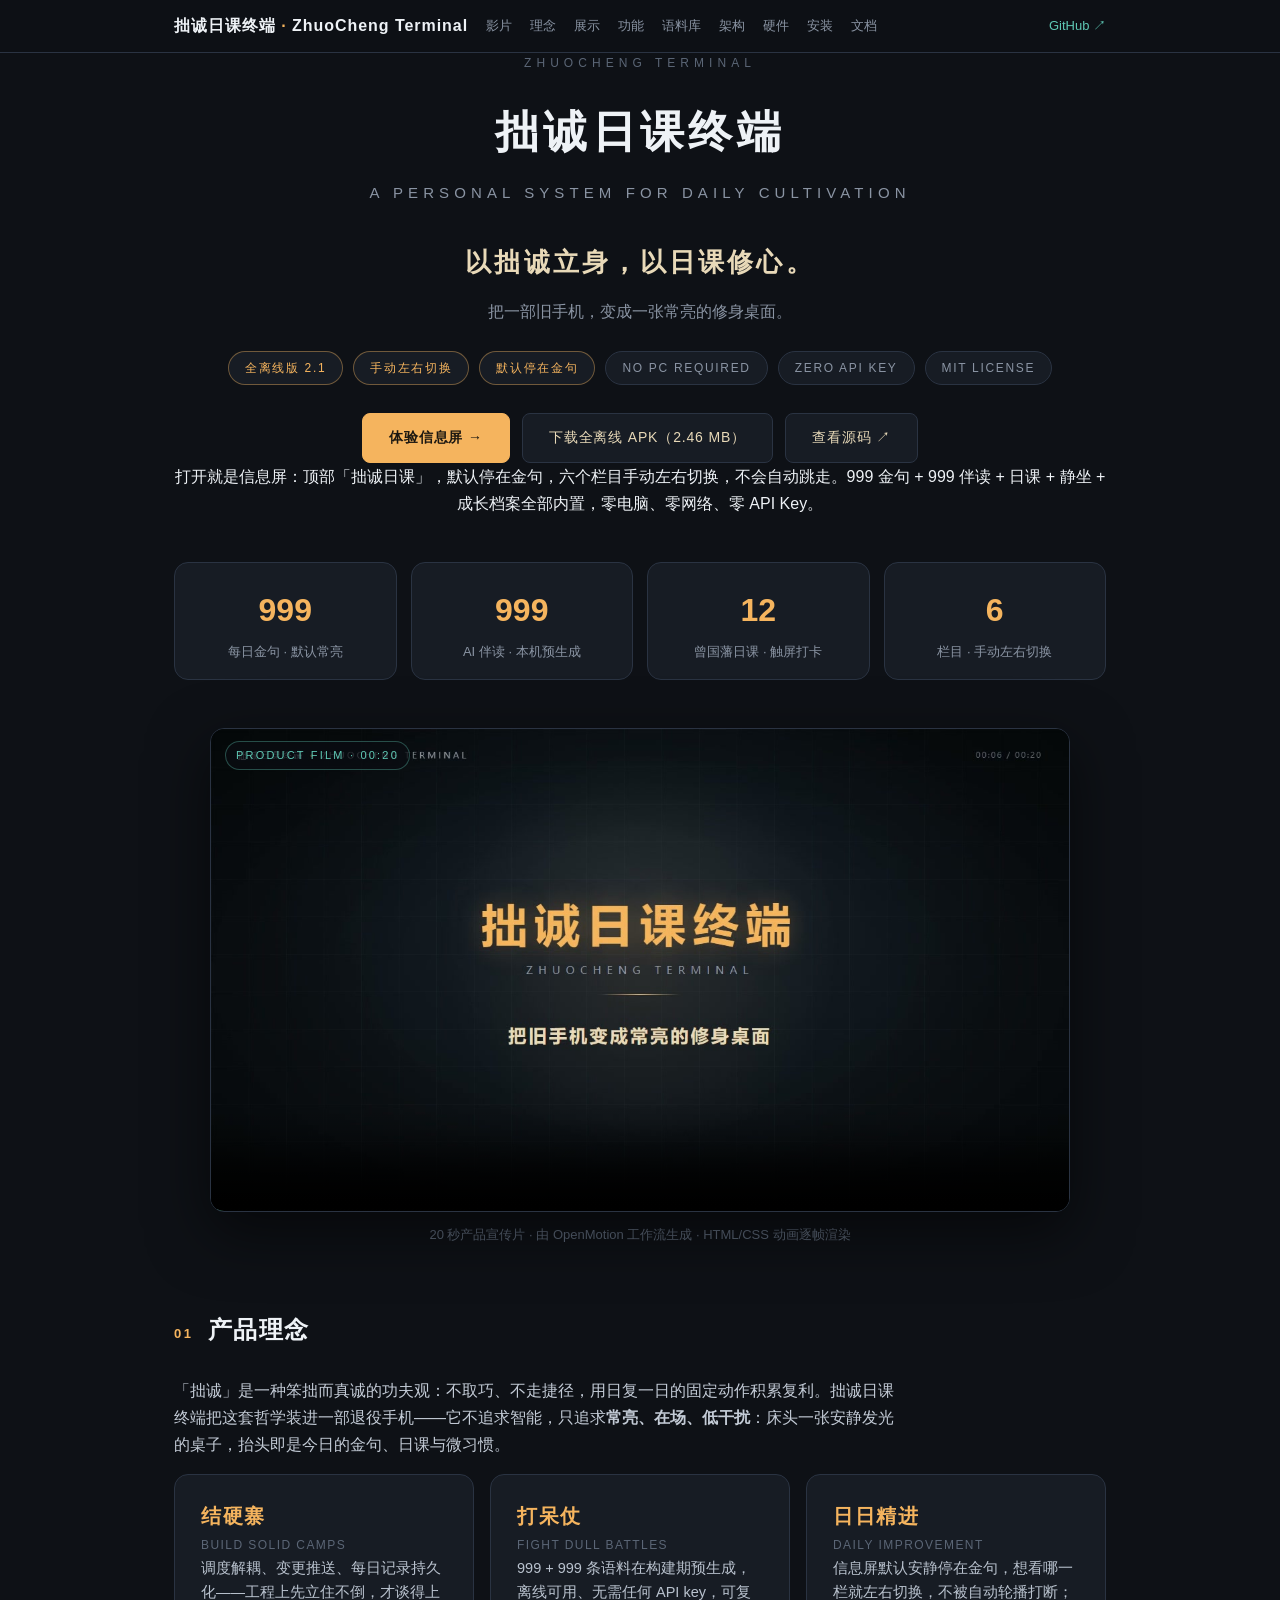
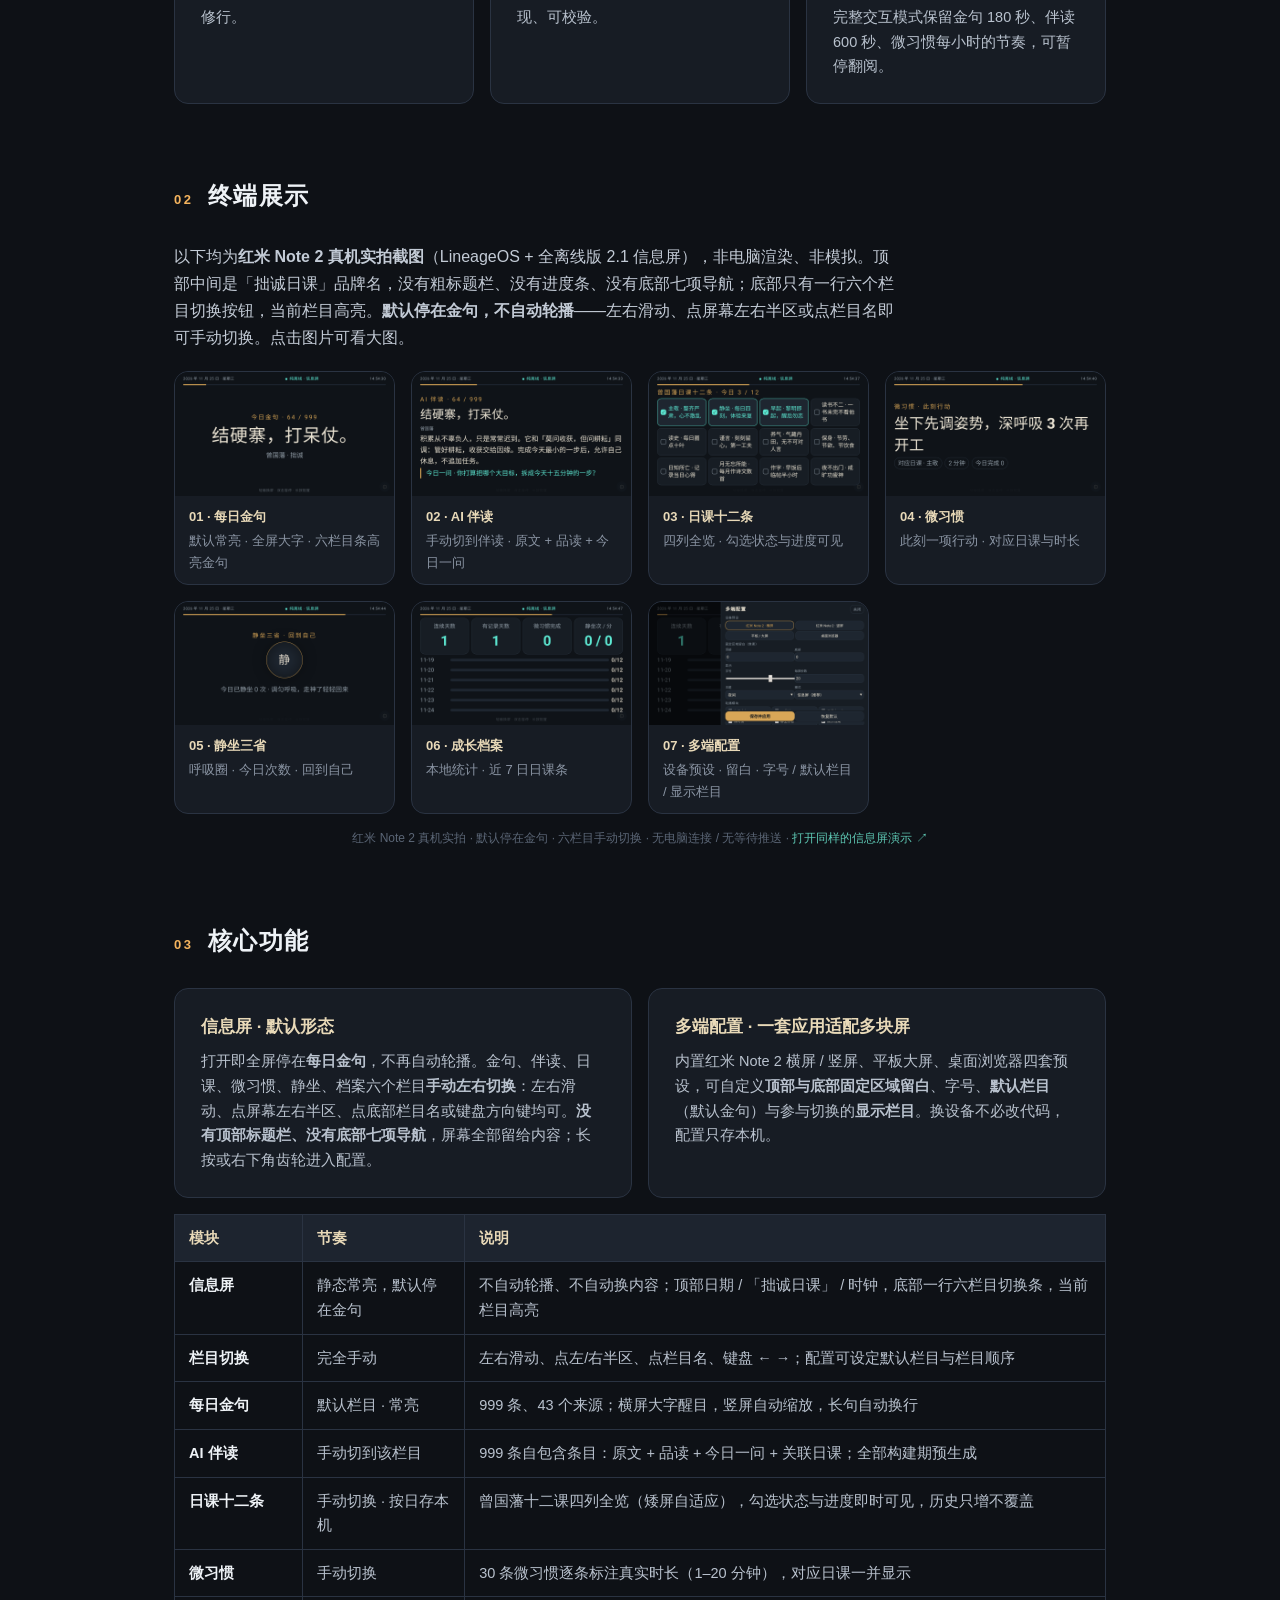
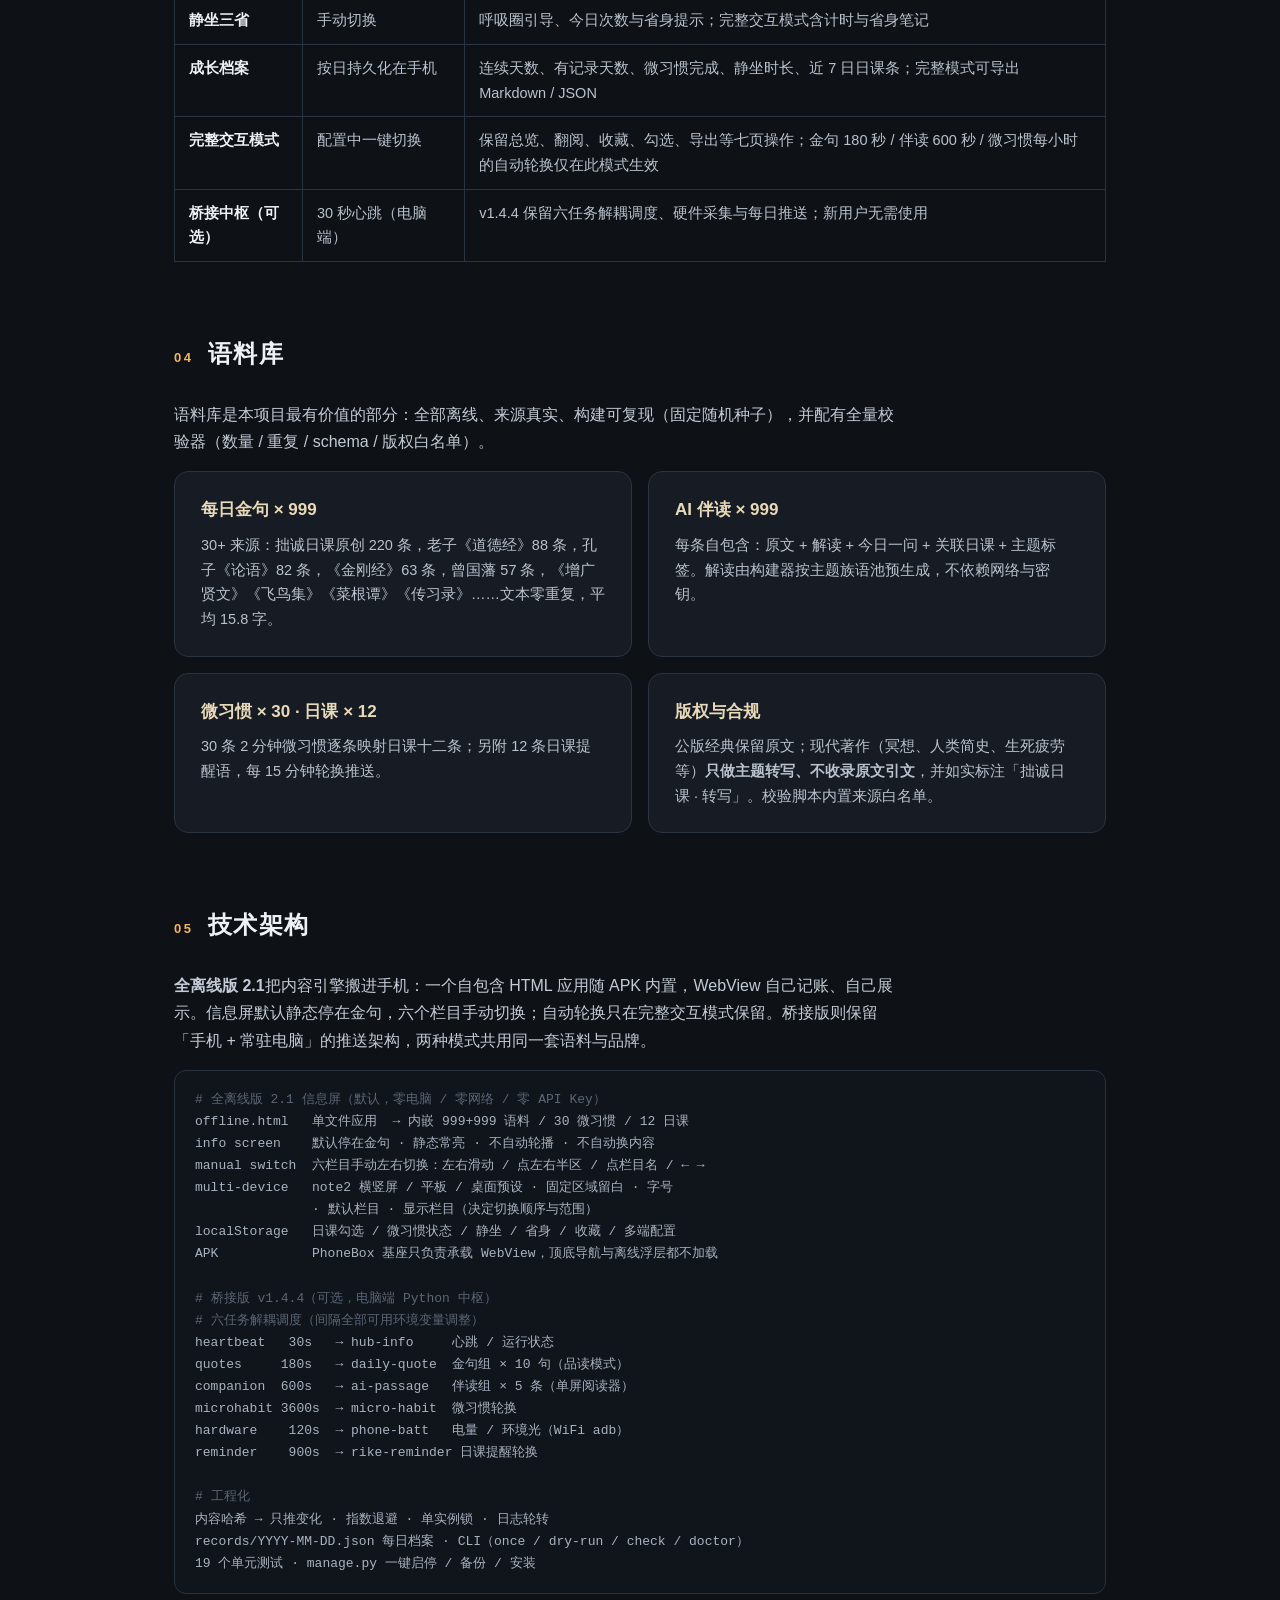
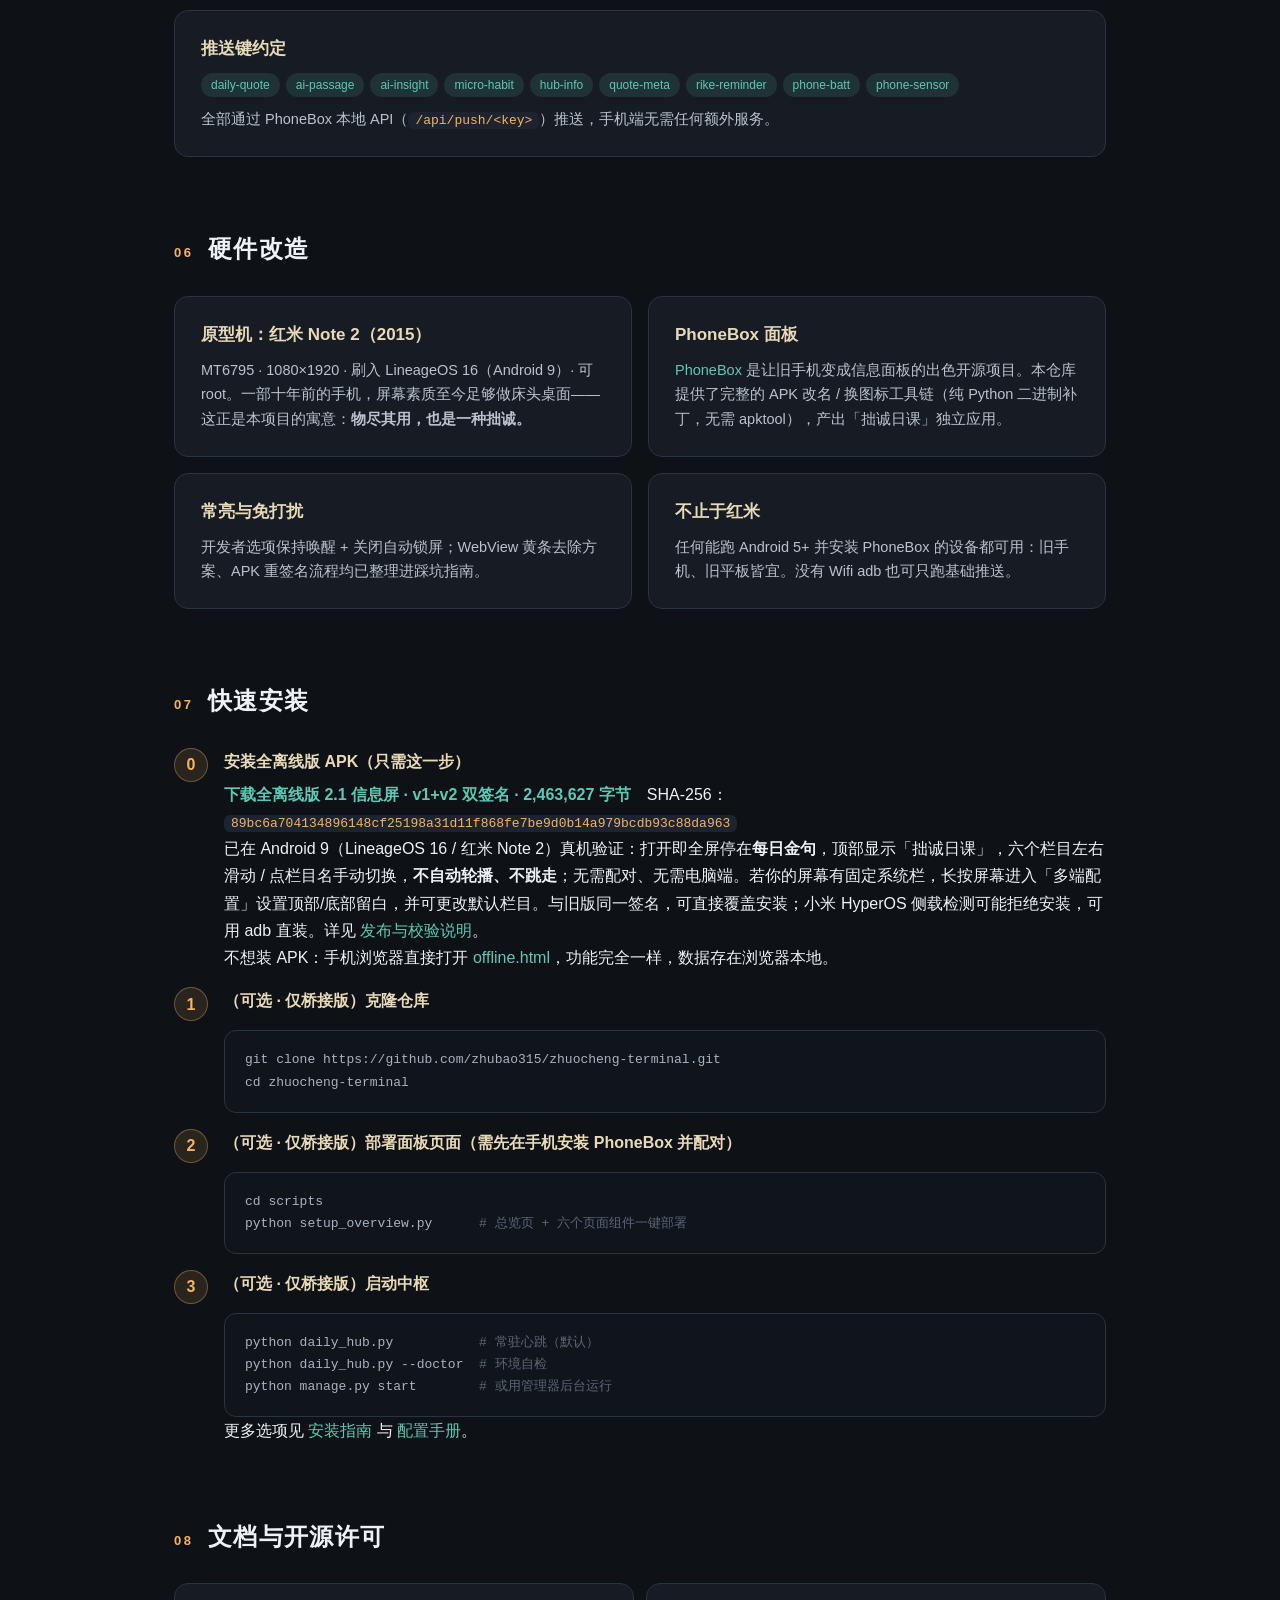
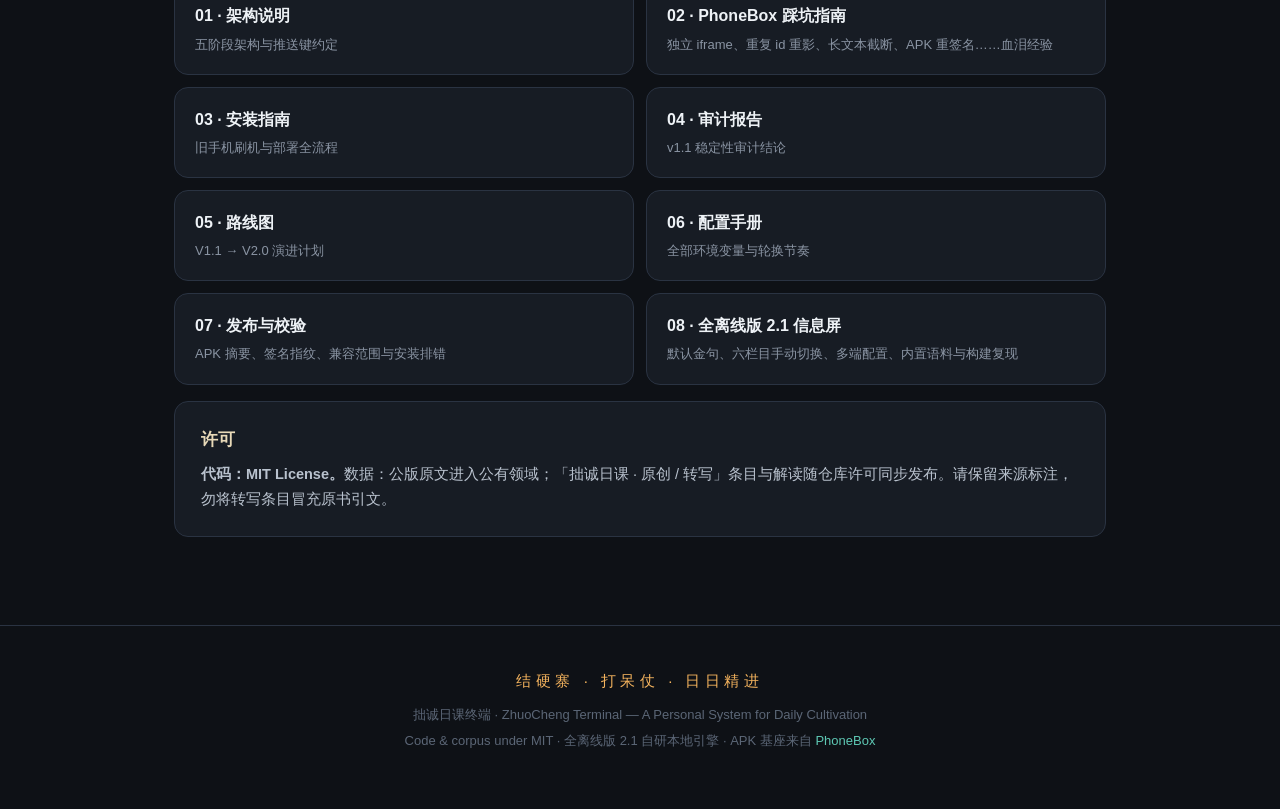
==== docs/index.html @ 9ad0b358 "v2.1.0 manual info screen: docs/index.html" ====
<!DOCTYPE html>
<html lang="zh-CN">
<head>
<meta charset="UTF-8">
<meta name="viewport" content="width=device-width, initial-scale=1.0">
<title>拙诚日课终端 · ZhuoCheng Terminal</title>
<meta name="description" content="把旧手机变成一张常亮的修身桌面。离线金句、AI伴读、曾国藩日课与微习惯终端。OFFLINE FIRST · ZERO API KEY。">
<style>
  :root {
    --bg: #0e1116; --bg2: #10141b; --card: #171c24; --card2: #1d242f; --line: #2a3342;
    --txt: #eef2f6; --sub: #8a94a3; --dim: #5b6676;
    --amber: #f5b45e; --teal: #5ec8b4; --ink: #e8d9b8;
  }
  * { margin: 0; padding: 0; box-sizing: border-box; }
  html { scroll-behavior: smooth; }
  body {
    background: var(--bg); color: var(--txt);
    font-family: "PingFang SC", "Hiragino Sans GB", "Microsoft YaHei", sans-serif;
    line-height: 1.7;
  }
  a { color: var(--teal); text-decoration: none; }
  a:hover { text-decoration: underline; }
  .wrap { max-width: 980px; margin: 0 auto; padding: 0 24px; }

  /* ---- nav ---- */
  nav {
    position: sticky; top: 0; z-index: 10;
    background: rgba(14,17,22,.92); backdrop-filter: blur(8px);
    border-bottom: 1px solid var(--line);
  }
  nav .wrap { display: flex; align-items: center; gap: 18px; height: 52px; flex-wrap: nowrap; overflow-x: auto; }
  nav .brand { color: var(--txt); font-weight: 700; letter-spacing: .06em; white-space: nowrap; }
  nav .brand b { color: var(--amber); }
  nav a.sec { color: var(--sub); font-size: 13px; white-space: nowrap; }
  nav a.sec:hover { color: var(--teal); text-decoration: none; }
  nav .gh { margin-left: auto; white-space: nowrap; font-size: 13px; }

  /* ---- hero ---- */
  header { padding: 88px 0 60px; text-align: center; }
  .kicker {
    font-size: 12px; letter-spacing: .42em; color: var(--dim);
    text-transform: uppercase; margin-bottom: 22px;
  }
  h1 { font-size: 44px; letter-spacing: .1em; font-weight: 800; }
  h1 .en { display: block; margin-top: 10px; font-size: 15px; font-weight: 400; letter-spacing: .34em; color: var(--sub); text-transform: uppercase; }
  .slogan { margin-top: 34px; font-size: 26px; color: var(--ink); letter-spacing: .12em; font-weight: 600; }
  .subtitle { margin-top: 14px; font-size: 16px; color: var(--sub); }
  .badges { margin-top: 26px; display: flex; gap: 10px; justify-content: center; flex-wrap: wrap; }
  .badge {
    font-size: 12px; letter-spacing: .14em; padding: 6px 16px; border-radius: 20px;
    border: 1px solid var(--line); color: var(--sub); background: var(--card);
  }
  .badge.hot { color: var(--amber); border-color: rgba(245,180,94,.4); }
  .cta { margin-top: 28px; display: flex; gap: 12px; justify-content: center; flex-wrap: wrap; }
  .cta a {
    display: inline-block; padding: 12px 26px; border-radius: 8px; font-size: 14px;
    text-decoration: none; letter-spacing: .06em; border: 1px solid var(--line);
    color: var(--ink); background: var(--card);
  }
  .cta a.primary { background: var(--amber); color: #1b1711; border-color: var(--amber); font-weight: 700; }
  .cta a:hover { opacity: .85; }
  .stats { margin-top: 44px; display: grid; grid-template-columns: repeat(4, 1fr); gap: 14px; }
  .stat {
    background: var(--card); border: 1px solid var(--line); border-radius: 14px;
    padding: 20px 12px 16px;
  }
  .stat .n { font-size: 32px; font-weight: 800; color: var(--amber); font-variant-numeric: tabular-nums; }
  .stat .t { margin-top: 4px; font-size: 13px; color: var(--sub); }
  @media (max-width: 640px) { h1 { font-size: 32px; } .stats { grid-template-columns: repeat(2, 1fr); } }

  /* ---- promo video ---- */
  .promo { margin-top: 48px; }
  .promo .vframe {
    position: relative; max-width: 860px; margin: 0 auto; border-radius: 14px; overflow: hidden;
    border: 1px solid var(--line); background: #0a0d12; box-shadow: 0 20px 60px rgba(0,0,0,.55);
    aspect-ratio: 16 / 9;
  }
  .promo video { display: block; width: 100%; height: 100%; object-fit: cover; }
  .promo .vtag {
    position: absolute; top: 12px; left: 14px; font-size: 11px; letter-spacing: .2em;
    color: var(--teal); background: rgba(10,13,18,.72); border: 1px solid rgba(94,200,180,.35);
    padding: 4px 10px; border-radius: 20px;
  }
  .promo .vmeta { text-align: center; color: var(--dim); font-size: 13px; margin-top: 12px; }

  /* ---- sections ---- */
  section { padding: 64px 0 8px; }
  .sec-head { display: flex; align-items: baseline; gap: 14px; margin-bottom: 26px; }
  .sec-no { font-size: 13px; letter-spacing: .2em; color: var(--amber); font-weight: 700; }
  h2 { font-size: 24px; letter-spacing: .06em; }
  p.lead { color: #c3cbd6; max-width: 720px; }
  .card {
    background: var(--card); border: 1px solid var(--line); border-radius: 14px;
    padding: 24px 26px; margin-top: 16px;
  }
  .grid2 { display: grid; grid-template-columns: 1fr 1fr; gap: 16px; margin-top: 16px; }
  @media (max-width: 760px) { .grid2 { grid-template-columns: 1fr; } }
  .grid2 .card { margin-top: 0; }
  .card h3 { font-size: 17px; margin-bottom: 8px; color: var(--ink); }
  .card p, .card li { color: #b9c2ce; font-size: 14.5px; }
  .card ul { padding-left: 20px; }
  .tag { display: inline-block; font-size: 12px; padding: 2px 10px; border-radius: 20px; background: rgba(94,200,180,.12); color: var(--teal); margin-right: 6px; }

  /* philosophy */
  .motto {
    display: flex; gap: 16px; margin-top: 16px; flex-wrap: wrap;
  }
  .motto .card { flex: 1; min-width: 240px; margin-top: 0; }
  .motto .zh { font-size: 20px; font-weight: 700; color: var(--amber); letter-spacing: .08em; }
  .motto .en { font-size: 12px; color: var(--dim); letter-spacing: .12em; margin-top: 2px; }

  /* demo */
  .phone-frame {
    margin: 24px auto 0; max-width: 420px;
    border: 1px solid var(--line); border-radius: 22px; overflow: hidden;
    background: var(--bg2); box-shadow: 0 18px 50px rgba(0,0,0,.5);
  }
  .phone-frame .notch { height: 22px; display: flex; justify-content: center; align-items: center; }
  .phone-frame .notch i { width: 90px; height: 6px; border-radius: 3px; background: var(--line); display: block; }
  .phone-frame iframe { width: 100%; height: 560px; border: 0; background: var(--bg); }
  .demo-note { text-align: center; color: var(--dim); font-size: 13px; margin-top: 12px; }

  /* ---- screenshot gallery ---- */
  .shots { display: grid; grid-template-columns: repeat(auto-fit, minmax(210px, 1fr)); gap: 16px; margin-top: 20px; }
  .shot {
    background: var(--card); border: 1px solid var(--line); border-radius: 14px; overflow: hidden;
    transition: transform .2s, border-color .2s;
  }
  .shot:hover { transform: translateY(-3px); border-color: var(--teal); }
  .shot img { display: block; width: 100%; height: auto; background: var(--bg2); }
  .shot figcaption { padding: 10px 14px; font-size: 13px; color: var(--sub); }
  .shot figcaption b { color: var(--ink); display: block; margin-bottom: 2px; }
  .shot-flag { text-align: center; color: var(--dim); font-size: 12px; margin-top: 14px; }

  /* feature table */
  table { width: 100%; border-collapse: collapse; margin-top: 16px; font-size: 14.5px; }
  th, td { border: 1px solid var(--line); padding: 11px 14px; text-align: left; vertical-align: top; }
  th { background: var(--card2); color: var(--ink); font-weight: 600; }
  td { color: #b9c2ce; }
  td b { color: var(--txt); }
  .scroll-x { overflow-x: auto; }

  /* arch */
  pre {
    background: var(--bg2); border: 1px solid var(--line); border-radius: 12px;
    padding: 18px 20px; overflow-x: auto; margin-top: 16px;
    font-family: "SFMono-Regular", Consolas, "Liberation Mono", monospace;
    font-size: 13px; line-height: 1.7; color: #a8b3c1;
  }
  pre .c { color: var(--dim); }
  code.inline {
    background: var(--card2); border-radius: 6px; padding: 1px 7px;
    font-size: 13px; color: var(--amber);
  }

  /* steps */
  .step { display: flex; gap: 16px; margin-top: 16px; align-items: flex-start; }
  .step .no {
    flex: 0 0 34px; height: 34px; border-radius: 50%;
    background: rgba(245,180,94,.12); color: var(--amber);
    display: flex; align-items: center; justify-content: center;
    font-weight: 700; border: 1px solid rgba(245,180,94,.35);
  }
  .step .body { flex: 1; min-width: 0; }
  .step h3 { font-size: 16px; margin-bottom: 6px; color: var(--ink); }

  /* docs */
  .doc-list { display: grid; grid-template-columns: 1fr 1fr; gap: 12px; margin-top: 16px; }
  @media (max-width: 760px) { .doc-list { grid-template-columns: 1fr; } }
  .doc-list .card { margin-top: 0; padding: 18px 20px; }
  .doc-list .card b { color: var(--txt); }
  .doc-list .card span { display: block; color: var(--sub); font-size: 13px; margin-top: 4px; }

  footer {
    margin-top: 80px; padding: 40px 0 56px; border-top: 1px solid var(--line);
    text-align: center; color: var(--dim); font-size: 13px; line-height: 2;
  }
  footer .m { color: var(--amber); letter-spacing: .3em; font-size: 15px; margin-bottom: 6px; }
</style>
</head>
<body>

<nav>
  <div class="wrap">
    <span class="brand">拙诚日课终端 <b>·</b> ZhuoCheng Terminal</span>
    <a class="sec" href="#film">影片</a>
    <a class="sec" href="#philosophy">理念</a>
    <a class="sec" href="#demo">展示</a>
    <a class="sec" href="#features">功能</a>
    <a class="sec" href="#corpus">语料库</a>
    <a class="sec" href="#arch">架构</a>
    <a class="sec" href="#hardware">硬件</a>
    <a class="sec" href="#install">安装</a>
    <a class="sec" href="#docs">文档</a>
    <a class="gh" href="https://github.com/zhubao315/zhuocheng-terminal" target="_blank" rel="noopener">GitHub ↗</a>
  </div>
</nav>

<!-- ================= HERO ================= -->
<header class="wrap">
  <div class="kicker">ZHUOCHENG TERMINAL</div>
  <h1>拙诚日课终端<span class="en">A Personal System for Daily Cultivation</span></h1>
  <div class="slogan">以拙诚立身，以日课修心。</div>
  <div class="subtitle">把一部旧手机，变成一张常亮的修身桌面。</div>
  <div class="badges">
    <span class="badge hot">全离线版 2.1</span>
    <span class="badge hot">手动左右切换</span>
    <span class="badge hot">默认停在金句</span>
    <span class="badge">NO PC REQUIRED</span>
    <span class="badge">ZERO API KEY</span>
    <span class="badge">MIT LICENSE</span>
  </div>
  <div class="cta">
    <a class="primary" href="offline.html">体验信息屏 →</a>
    <a href="releases/zhuocheng-offline-2.0.apk" download>下载全离线 APK（2.46 MB）</a>
    <a href="https://github.com/zhubao315/zhuocheng-terminal" target="_blank" rel="noopener">查看源码 ↗</a>
  </div>
  <div class="vmeta">打开就是信息屏：顶部「拙诚日课」，默认停在金句，六个栏目手动左右切换，不会自动跳走。999 金句 + 999 伴读 + 日课 + 静坐 + 成长档案全部内置，零电脑、零网络、零 API Key。</div>
  <div class="stats">
    <div class="stat"><div class="n">999</div><div class="t">每日金句 · 默认常亮</div></div>
    <div class="stat"><div class="n">999</div><div class="t">AI 伴读 · 本机预生成</div></div>
    <div class="stat"><div class="n">12</div><div class="t">曾国藩日课 · 触屏打卡</div></div>
    <div class="stat"><div class="n">6</div><div class="t">栏目 · 手动左右切换</div></div>
  </div>

  <div class="promo" id="film">
    <div class="vframe">
      <span class="vtag">PRODUCT FILM · 00:20</span>
      <video controls playsinline preload="metadata" poster="media/promo-poster.jpg">
        <source src="media/zhuocheng-promo.mp4" type="video/mp4">
        你的浏览器不支持内嵌视频，<a href="media/zhuocheng-promo.mp4">点此下载观看</a>。
      </video>
    </div>
    <div class="vmeta">20 秒产品宣传片 · 由 OpenMotion 工作流生成 · HTML/CSS 动画逐帧渲染</div>
  </div>
</header>

<div class="wrap">

<!-- ================= 01 理念 ================= -->
<section id="philosophy">
  <div class="sec-head"><span class="sec-no">01</span><h2>产品理念</h2></div>
  <p class="lead">「拙诚」是一种笨拙而真诚的功夫观：不取巧、不走捷径，用日复一日的固定动作积累复利。拙诚日课终端把这套哲学装进一部退役手机——它不追求智能，只追求<strong>常亮、在场、低干扰</strong>：床头一张安静发光的桌子，抬头即是今日的金句、日课与微习惯。</p>
  <div class="motto">
    <div class="card">
      <div class="zh">结硬寨</div>
      <div class="en">BUILD SOLID CAMPS</div>
      <p>调度解耦、变更推送、每日记录持久化——工程上先立住不倒，才谈得上修行。</p>
    </div>
    <div class="card">
      <div class="zh">打呆仗</div>
      <div class="en">FIGHT DULL BATTLES</div>
      <p>999 + 999 条语料在构建期预生成，离线可用、无需任何 API key，可复现、可校验。</p>
    </div>
    <div class="card">
      <div class="zh">日日精进</div>
      <div class="en">DAILY IMPROVEMENT</div>
      <p>信息屏默认安静停在金句，想看哪一栏就左右切换，不被自动轮播打断；完整交互模式保留金句 180 秒、伴读 600 秒、微习惯每小时的节奏，可暂停翻阅。</p>
    </div>
  </div>
</section>

<!-- ================= 02 展示 ================= -->
<section id="demo">
  <div class="sec-head"><span class="sec-no">02</span><h2>终端展示</h2></div>
  <p class="lead">以下均为<strong>红米 Note 2 真机实拍截图</strong>（LineageOS + 全离线版 2.1 信息屏），非电脑渲染、非模拟。顶部中间是「拙诚日课」品牌名，没有粗标题栏、没有进度条、没有底部七项导航；底部只有一行六个栏目切换按钮，当前栏目高亮。<b>默认停在金句，不自动轮播</b>——左右滑动、点屏幕左右半区或点栏目名即可手动切换。点击图片可看大图。</p>
  <div class="shots">
    <a class="shot" href="screens/01-信息屏-每日金句.png" target="_blank" rel="noopener"><img src="screens/01-信息屏-每日金句.png" alt="信息屏大字金句真机截图" loading="lazy"><figcaption><b>01 · 每日金句</b>默认常亮 · 全屏大字 · 六栏目条高亮金句</figcaption></a>
    <a class="shot" href="screens/02-信息屏-AI伴读.png" target="_blank" rel="noopener"><img src="screens/02-信息屏-AI伴读.png" alt="信息屏 AI 伴读真机截图" loading="lazy"><figcaption><b>02 · AI 伴读</b>手动切到伴读 · 原文 + 品读 + 今日一问</figcaption></a>
    <a class="shot" href="screens/03-信息屏-日课十二条.png" target="_blank" rel="noopener"><img src="screens/03-信息屏-日课十二条.png" alt="信息屏日课十二条真机截图" loading="lazy"><figcaption><b>03 · 日课十二条</b>四列全览 · 勾选状态与进度可见</figcaption></a>
    <a class="shot" href="screens/04-信息屏-微习惯.png" target="_blank" rel="noopener"><img src="screens/04-信息屏-微习惯.png" alt="信息屏微习惯真机截图" loading="lazy"><figcaption><b>04 · 微习惯</b>此刻一项行动 · 对应日课与时长</figcaption></a>
    <a class="shot" href="screens/05-信息屏-静坐三省.png" target="_blank" rel="noopener"><img src="screens/05-信息屏-静坐三省.png" alt="信息屏静坐三省真机截图" loading="lazy"><figcaption><b>05 · 静坐三省</b>呼吸圈 · 今日次数 · 回到自己</figcaption></a>
    <a class="shot" href="screens/06-信息屏-成长档案.png" target="_blank" rel="noopener"><img src="screens/06-信息屏-成长档案.png" alt="信息屏成长档案真机截图" loading="lazy"><figcaption><b>06 · 成长档案</b>本地统计 · 近 7 日日课条</figcaption></a>
    <a class="shot" href="screens/07-多端配置.png" target="_blank" rel="noopener"><img src="screens/07-多端配置.png" alt="多端配置面板真机截图" loading="lazy"><figcaption><b>07 · 多端配置</b>设备预设 · 留白 · 字号 / 默认栏目 / 显示栏目</figcaption></a>
  </div>
  <p class="shot-flag">红米 Note 2 真机实拍 · 默认停在金句 · 六栏目手动切换 · 无电脑连接 / 无等待推送 · <a href="offline.html" target="_blank" rel="noopener">打开同样的信息屏演示 ↗</a></p>
</section>

<!-- ================= 03 核心功能 ================= -->
<section id="features">
  <div class="sec-head"><span class="sec-no">03</span><h2>核心功能</h2></div>
  <div class="grid2">
    <div class="card">
      <h3>信息屏 · 默认形态</h3>
      <p>打开即全屏停在<b>每日金句</b>，不再自动轮播。金句、伴读、日课、微习惯、静坐、档案六个栏目<b>手动左右切换</b>：左右滑动、点屏幕左右半区、点底部栏目名或键盘方向键均可。<b>没有顶部标题栏、没有底部七项导航</b>，屏幕全部留给内容；长按或右下角齿轮进入配置。</p>
    </div>
    <div class="card">
      <h3>多端配置 · 一套应用适配多块屏</h3>
      <p>内置红米 Note 2 横屏 / 竖屏、平板大屏、桌面浏览器四套预设，可自定义<b>顶部与底部固定区域留白</b>、字号、<b>默认栏目</b>（默认金句）与参与切换的<b>显示栏目</b>。换设备不必改代码，配置只存本机。</p>
    </div>
  </div>
  <div class="scroll-x">
  <table>
    <tr><th>模块</th><th>节奏</th><th>说明</th></tr>
    <tr><td><b>信息屏</b></td><td>静态常亮，默认停在金句</td><td>不自动轮播、不自动换内容；顶部日期 / 「拙诚日课」 / 时钟，底部一行六栏目切换条，当前栏目高亮</td></tr>
    <tr><td><b>栏目切换</b></td><td>完全手动</td><td>左右滑动、点左/右半区、点栏目名、键盘 ← →；配置可设定默认栏目与栏目顺序</td></tr>
    <tr><td><b>每日金句</b></td><td>默认栏目 · 常亮</td><td>999 条、43 个来源；横屏大字醒目，竖屏自动缩放，长句自动换行</td></tr>
    <tr><td><b>AI 伴读</b></td><td>手动切到该栏目</td><td>999 条自包含条目：原文 + 品读 + 今日一问 + 关联日课；全部构建期预生成</td></tr>
    <tr><td><b>日课十二条</b></td><td>手动切换 · 按日存本机</td><td>曾国藩十二课四列全览（矮屏自适应），勾选状态与进度即时可见，历史只增不覆盖</td></tr>
    <tr><td><b>微习惯</b></td><td>手动切换</td><td>30 条微习惯逐条标注真实时长（1–20 分钟），对应日课一并显示</td></tr>
    <tr><td><b>静坐三省</b></td><td>手动切换</td><td>呼吸圈引导、今日次数与省身提示；完整交互模式含计时与省身笔记</td></tr>
    <tr><td><b>成长档案</b></td><td>按日持久化在手机</td><td>连续天数、有记录天数、微习惯完成、静坐时长、近 7 日日课条；完整模式可导出 Markdown / JSON</td></tr>
    <tr><td><b>完整交互模式</b></td><td>配置中一键切换</td><td>保留总览、翻阅、收藏、勾选、导出等七页操作；金句 180 秒 / 伴读 600 秒 / 微习惯每小时的自动轮换仅在此模式生效</td></tr>
    <tr><td><b>桥接中枢（可选）</b></td><td>30 秒心跳（电脑端）</td><td>v1.4.4 保留六任务解耦调度、硬件采集与每日推送；新用户无需使用</td></tr>
  </table>
  </div>
</section>

<!-- ================= 04 语料库 ================= -->
<section id="corpus">
  <div class="sec-head"><span class="sec-no">04</span><h2>语料库</h2></div>
  <p class="lead">语料库是本项目最有价值的部分：全部离线、来源真实、构建可复现（固定随机种子），并配有全量校验器（数量 / 重复 / schema / 版权白名单）。</p>
  <div class="grid2">
    <div class="card">
      <h3>每日金句 × 999</h3>
      <p>30+ 来源：拙诚日课原创 220 条，老子《道德经》88 条，孔子《论语》82 条，《金刚经》63 条，曾国藩 57 条，《增广贤文》《飞鸟集》《菜根谭》《传习录》……文本零重复，平均 15.8 字。</p>
    </div>
    <div class="card">
      <h3>AI 伴读 × 999</h3>
      <p>每条自包含：原文 + 解读 + 今日一问 + 关联日课 + 主题标签。解读由构建器按主题族语池预生成，不依赖网络与密钥。</p>
    </div>
    <div class="card">
      <h3>微习惯 × 30 · 日课 × 12</h3>
      <p>30 条 2 分钟微习惯逐条映射日课十二条；另附 12 条日课提醒语，每 15 分钟轮换推送。</p>
    </div>
    <div class="card">
      <h3>版权与合规</h3>
      <p>公版经典保留原文；现代著作（冥想、人类简史、生死疲劳等）<b>只做主题转写、不收录原文引文</b>，并如实标注「拙诚日课 · 转写」。校验脚本内置来源白名单。</p>
    </div>
  </div>
</section>

<!-- ================= 05 架构 ================= -->
<section id="arch">
  <div class="sec-head"><span class="sec-no">05</span><h2>技术架构</h2></div>
  <p class="lead"><b>全离线版 2.1</b>把内容引擎搬进手机：一个自包含 HTML 应用随 APK 内置，WebView 自己记账、自己展示。信息屏默认静态停在金句，六个栏目手动切换；自动轮换只在完整交互模式保留。桥接版则保留「手机 + 常驻电脑」的推送架构，两种模式共用同一套语料与品牌。</p>
<pre>
<span class="c"># 全离线版 2.1 信息屏（默认，零电脑 / 零网络 / 零 API Key）</span>
offline.html   单文件应用  → 内嵌 999+999 语料 / 30 微习惯 / 12 日课
info screen    默认停在金句 · 静态常亮 · 不自动轮播 · 不自动换内容
manual switch  六栏目手动左右切换：左右滑动 / 点左右半区 / 点栏目名 / ← →
multi-device   note2 横竖屏 / 平板 / 桌面预设 · 固定区域留白 · 字号
               · 默认栏目 · 显示栏目（决定切换顺序与范围）
localStorage   日课勾选 / 微习惯状态 / 静坐 / 省身 / 收藏 / 多端配置
APK            PhoneBox 基座只负责承载 WebView，顶底导航与离线浮层都不加载

<span class="c"># 桥接版 v1.4.4（可选，电脑端 Python 中枢）</span>
<span class="c"># 六任务解耦调度（间隔全部可用环境变量调整）</span>
heartbeat   30s   → hub-info     心跳 / 运行状态
quotes     180s   → daily-quote  金句组 × 10 句（品读模式）
companion  600s   → ai-passage   伴读组 × 5 条（单屏阅读器）
microhabit 3600s  → micro-habit  微习惯轮换
hardware    120s  → phone-batt   电量 / 环境光（WiFi adb）
reminder    900s  → rike-reminder 日课提醒轮换

<span class="c"># 工程化</span>
内容哈希 → 只推变化 · 指数退避 · 单实例锁 · 日志轮转
records/YYYY-MM-DD.json 每日档案 · CLI（once / dry-run / check / doctor）
19 个单元测试 · manage.py 一键启停 / 备份 / 安装
</pre>
  <div class="card">
    <h3>推送键约定</h3>
    <p><span class="tag">daily-quote</span><span class="tag">ai-passage</span><span class="tag">ai-insight</span><span class="tag">micro-habit</span><span class="tag">hub-info</span><span class="tag">quote-meta</span><span class="tag">rike-reminder</span><span class="tag">phone-batt</span><span class="tag">phone-sensor</span></p>
    <p style="margin-top:10px">全部通过 PhoneBox 本地 API（<code class="inline">/api/push/&lt;key&gt;</code>）推送，手机端无需任何额外服务。</p>
  </div>
</section>

<!-- ================= 06 硬件 ================= -->
<section id="hardware">
  <div class="sec-head"><span class="sec-no">06</span><h2>硬件改造</h2></div>
  <div class="grid2">
    <div class="card">
      <h3>原型机：红米 Note 2（2015）</h3>
      <p>MT6795 · 1080×1920 · 刷入 LineageOS 16（Android 9）· 可 root。一部十年前的手机，屏幕素质至今足够做床头桌面——这正是本项目的寓意：<b>物尽其用，也是一种拙诚。</b></p>
    </div>
    <div class="card">
      <h3>PhoneBox 面板</h3>
      <p><a href="https://ersinkoc.github.io/phonebox/" target="_blank" rel="noopener">PhoneBox</a> 是让旧手机变成信息面板的出色开源项目。本仓库提供了完整的 APK 改名 / 换图标工具链（纯 Python 二进制补丁，无需 apktool），产出「拙诚日课」独立应用。</p>
    </div>
    <div class="card">
      <h3>常亮与免打扰</h3>
      <p>开发者选项保持唤醒 + 关闭自动锁屏；WebView 黄条去除方案、APK 重签名流程均已整理进踩坑指南。</p>
    </div>
    <div class="card">
      <h3>不止于红米</h3>
      <p>任何能跑 Android 5+ 并安装 PhoneBox 的设备都可用：旧手机、旧平板皆宜。没有 Wifi adb 也可只跑基础推送。</p>
    </div>
  </div>
</section>

<!-- ================= 07 安装 ================= -->
<section id="install">
  <div class="sec-head"><span class="sec-no">07</span><h2>快速安装</h2></div>
  <div class="step">
    <div class="no">0</div>
    <div class="body">
      <h3>安装全离线版 APK（只需这一步）</h3>
      <p><a href="releases/zhuocheng-offline-2.0.apk" download><b>下载全离线版 2.1 信息屏 · v1+v2 双签名 · 2,463,627 字节</b></a>　SHA-256：<code class="inline">89bc6a704134896148cf25198a31d11f868fe7be9d0b14a979bcdb93c88da963</code></p>
      <p>已在 Android 9（LineageOS 16 / 红米 Note 2）真机验证：打开即全屏停在<b>每日金句</b>，顶部显示「拙诚日课」，六个栏目左右滑动 / 点栏目名手动切换，<b>不自动轮播、不跳走</b>；无需配对、无需电脑端。若你的屏幕有固定系统栏，长按屏幕进入「多端配置」设置顶部/底部留白，并可更改默认栏目。与旧版同一签名，可直接覆盖安装；小米 HyperOS 侧载检测可能拒绝安装，可用 adb 直装。详见 <a href="07-releases.md">发布与校验说明</a>。</p>
      <p>不想装 APK：手机浏览器直接打开 <a href="offline.html">offline.html</a>，功能完全一样，数据存在浏览器本地。</p>
    </div>
  </div>
  <div class="step">
    <div class="no">1</div>
    <div class="body">
      <h3>（可选 · 仅桥接版）克隆仓库</h3>
<pre>git clone https://github.com/zhubao315/zhuocheng-terminal.git
cd zhuocheng-terminal</pre>
    </div>
  </div>
  <div class="step">
    <div class="no">2</div>
    <div class="body">
      <h3>（可选 · 仅桥接版）部署面板页面（需先在手机安装 PhoneBox 并配对）</h3>
<pre>cd scripts
python setup_overview.py      <span class="c"># 总览页 + 六个页面组件一键部署</span></pre>
    </div>
  </div>
  <div class="step">
    <div class="no">3</div>
    <div class="body">
      <h3>（可选 · 仅桥接版）启动中枢</h3>
<pre>python daily_hub.py           <span class="c"># 常驻心跳（默认）</span>
python daily_hub.py --doctor  <span class="c"># 环境自检</span>
python manage.py start        <span class="c"># 或用管理器后台运行</span></pre>
      <p>更多选项见 <a href="https://github.com/zhubao315/zhuocheng-terminal/blob/main/docs/03-install.md" target="_blank" rel="noopener">安装指南</a> 与 <a href="https://github.com/zhubao315/zhuocheng-terminal/blob/main/docs/06-configuration.md" target="_blank" rel="noopener">配置手册</a>。</p>
    </div>
  </div>
</section>

<!-- ================= 08 文档 ================= -->
<section id="docs">
  <div class="sec-head"><span class="sec-no">08</span><h2>文档与开源许可</h2></div>
  <div class="doc-list">
    <a class="card" href="https://github.com/zhubao315/zhuocheng-terminal/blob/main/docs/01-architecture.md" target="_blank" rel="noopener"><b>01 · 架构说明</b><span>五阶段架构与推送键约定</span></a>
    <a class="card" href="https://github.com/zhubao315/zhuocheng-terminal/blob/main/docs/02-phonebox-pitfalls.md" target="_blank" rel="noopener"><b>02 · PhoneBox 踩坑指南</b><span>独立 iframe、重复 id 重影、长文本截断、APK 重签名……血泪经验</span></a>
    <a class="card" href="https://github.com/zhubao315/zhuocheng-terminal/blob/main/docs/03-install.md" target="_blank" rel="noopener"><b>03 · 安装指南</b><span>旧手机刷机与部署全流程</span></a>
    <a class="card" href="https://github.com/zhubao315/zhuocheng-terminal/blob/main/docs/04-audit-report.md" target="_blank" rel="noopener"><b>04 · 审计报告</b><span>v1.1 稳定性审计结论</span></a>
    <a class="card" href="https://github.com/zhubao315/zhuocheng-terminal/blob/main/docs/05-improvement-roadmap.md" target="_blank" rel="noopener"><b>05 · 路线图</b><span>V1.1 → V2.0 演进计划</span></a>
    <a class="card" href="https://github.com/zhubao315/zhuocheng-terminal/blob/main/docs/06-configuration.md" target="_blank" rel="noopener"><b>06 · 配置手册</b><span>全部环境变量与轮换节奏</span></a>
    <a class="card" href="07-releases.md"><b>07 · 发布与校验</b><span>APK 摘要、签名指纹、兼容范围与安装排错</span></a>
    <a class="card" href="08-offline-2.0.md"><b>08 · 全离线版 2.1 信息屏</b><span>默认金句、六栏目手动切换、多端配置、内置语料与构建复现</span></a>
  </div>
  <div class="card">
    <h3>许可</h3>
    <p><b>代码：MIT License。</b>数据：公版原文进入公有领域；「拙诚日课 · 原创 / 转写」条目与解读随仓库许可同步发布。请保留来源标注，勿将转写条目冒充原书引文。</p>
  </div>
</section>

</div>

<footer>
  <div class="m">结硬寨 · 打呆仗 · 日日精进</div>
  <div>拙诚日课终端 · ZhuoCheng Terminal — A Personal System for Daily Cultivation</div>
  <div>Code &amp; corpus under MIT · 全离线版 2.1 自研本地引擎 · APK 基座来自 <a href="https://ersinkoc.github.io/phonebox/" target="_blank" rel="noopener">PhoneBox</a></div>
</footer>

</body>
</html>
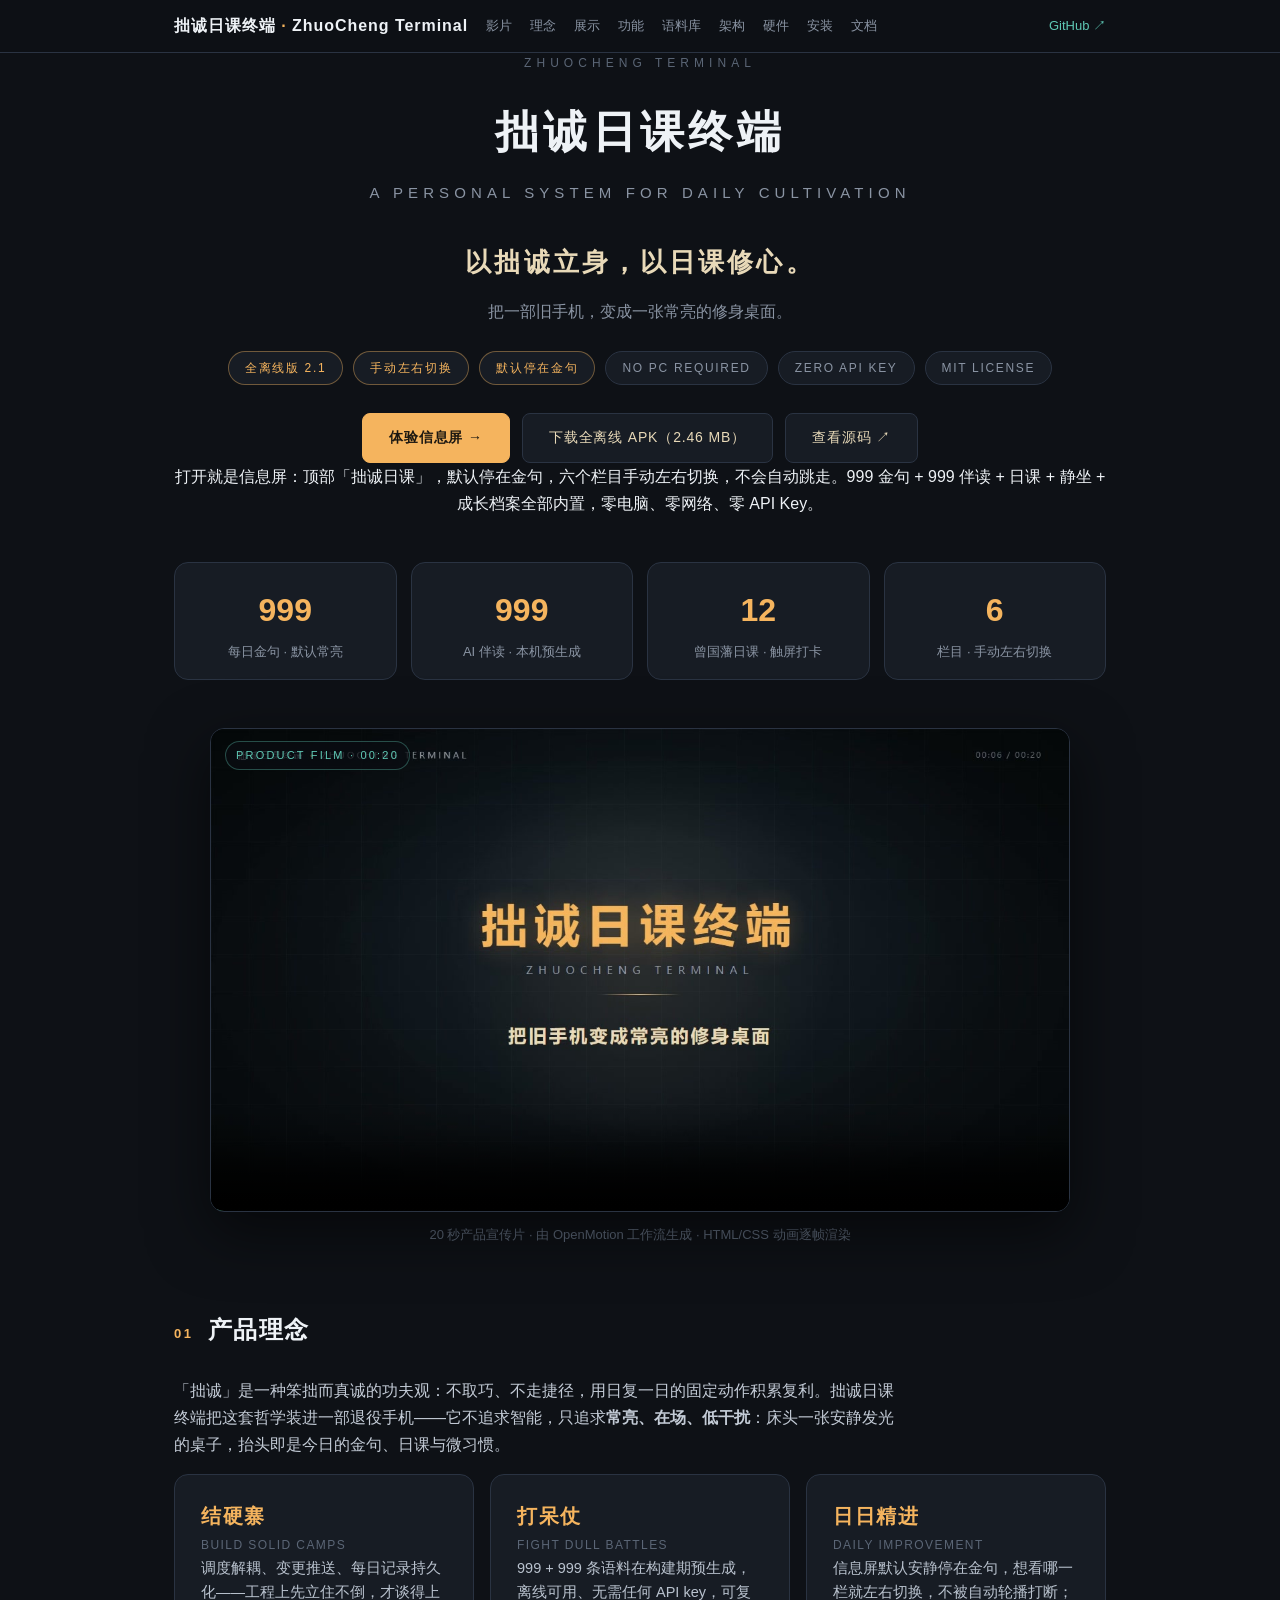
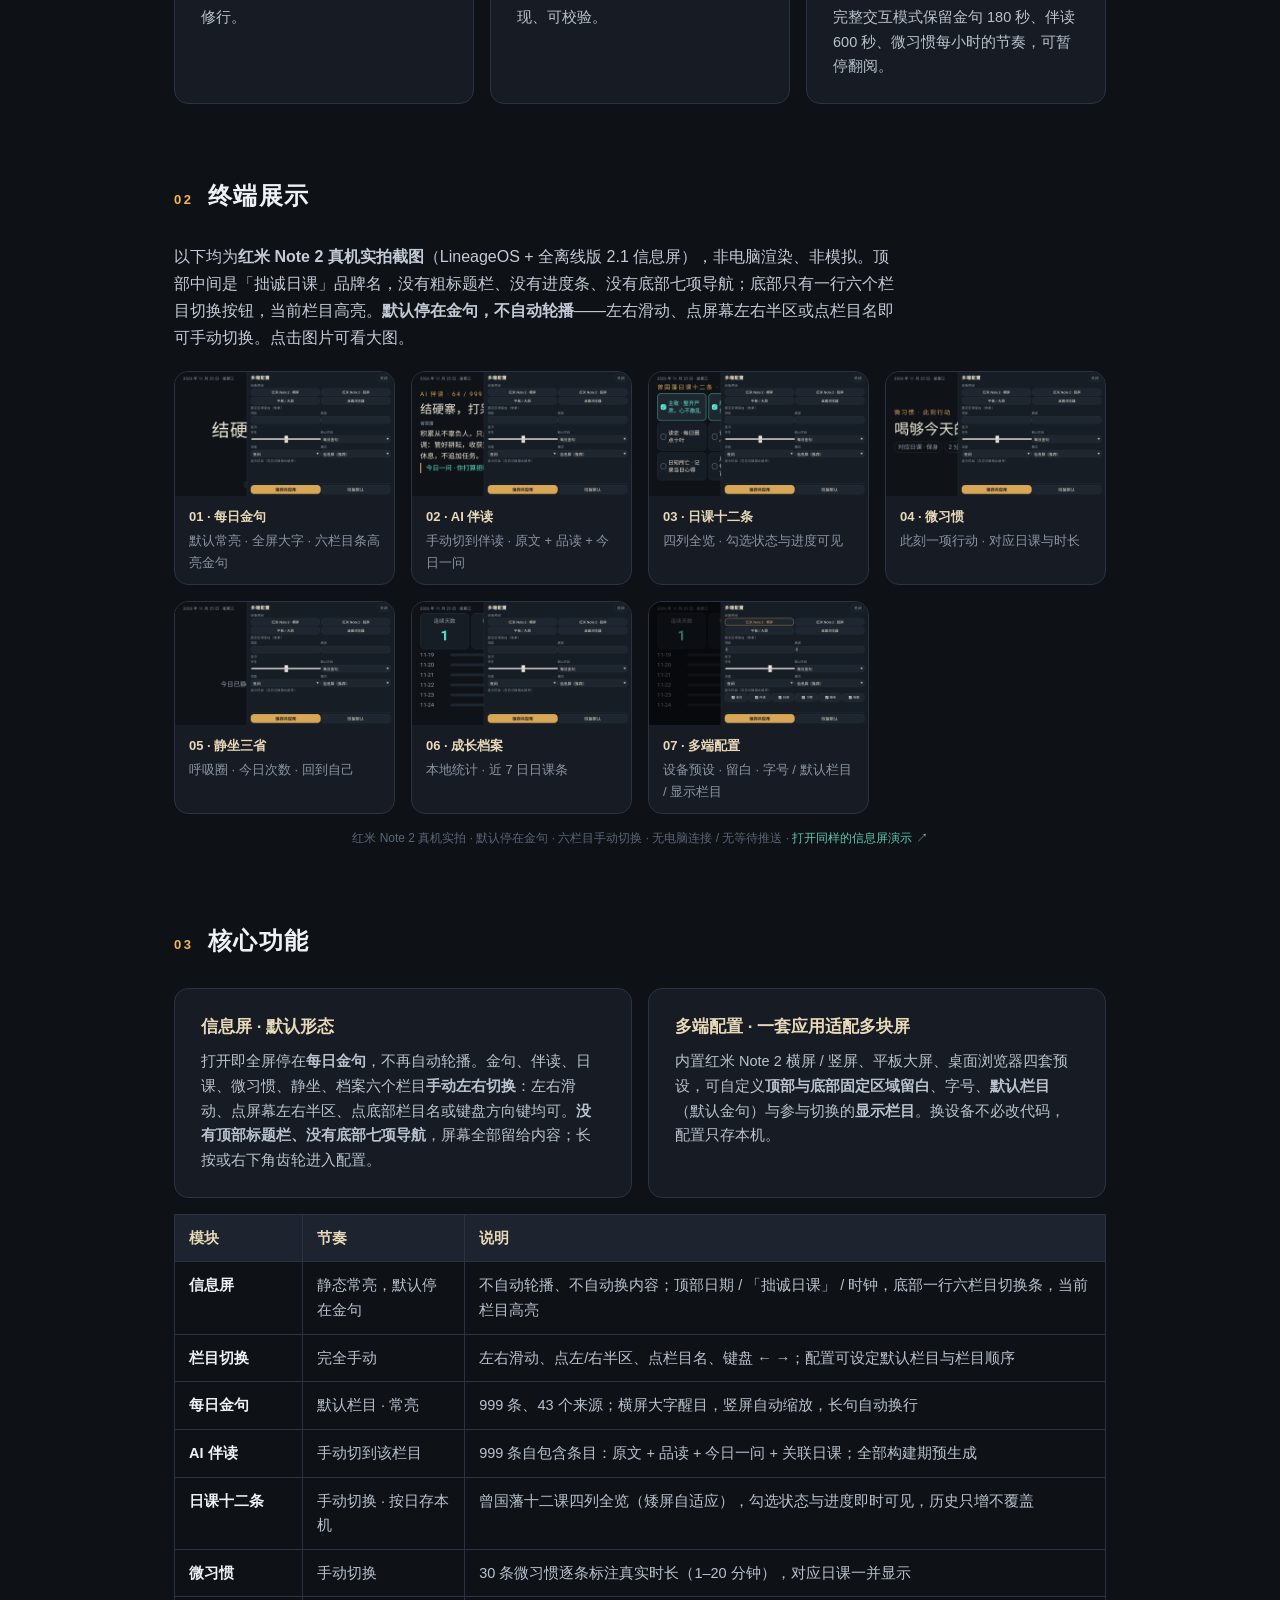
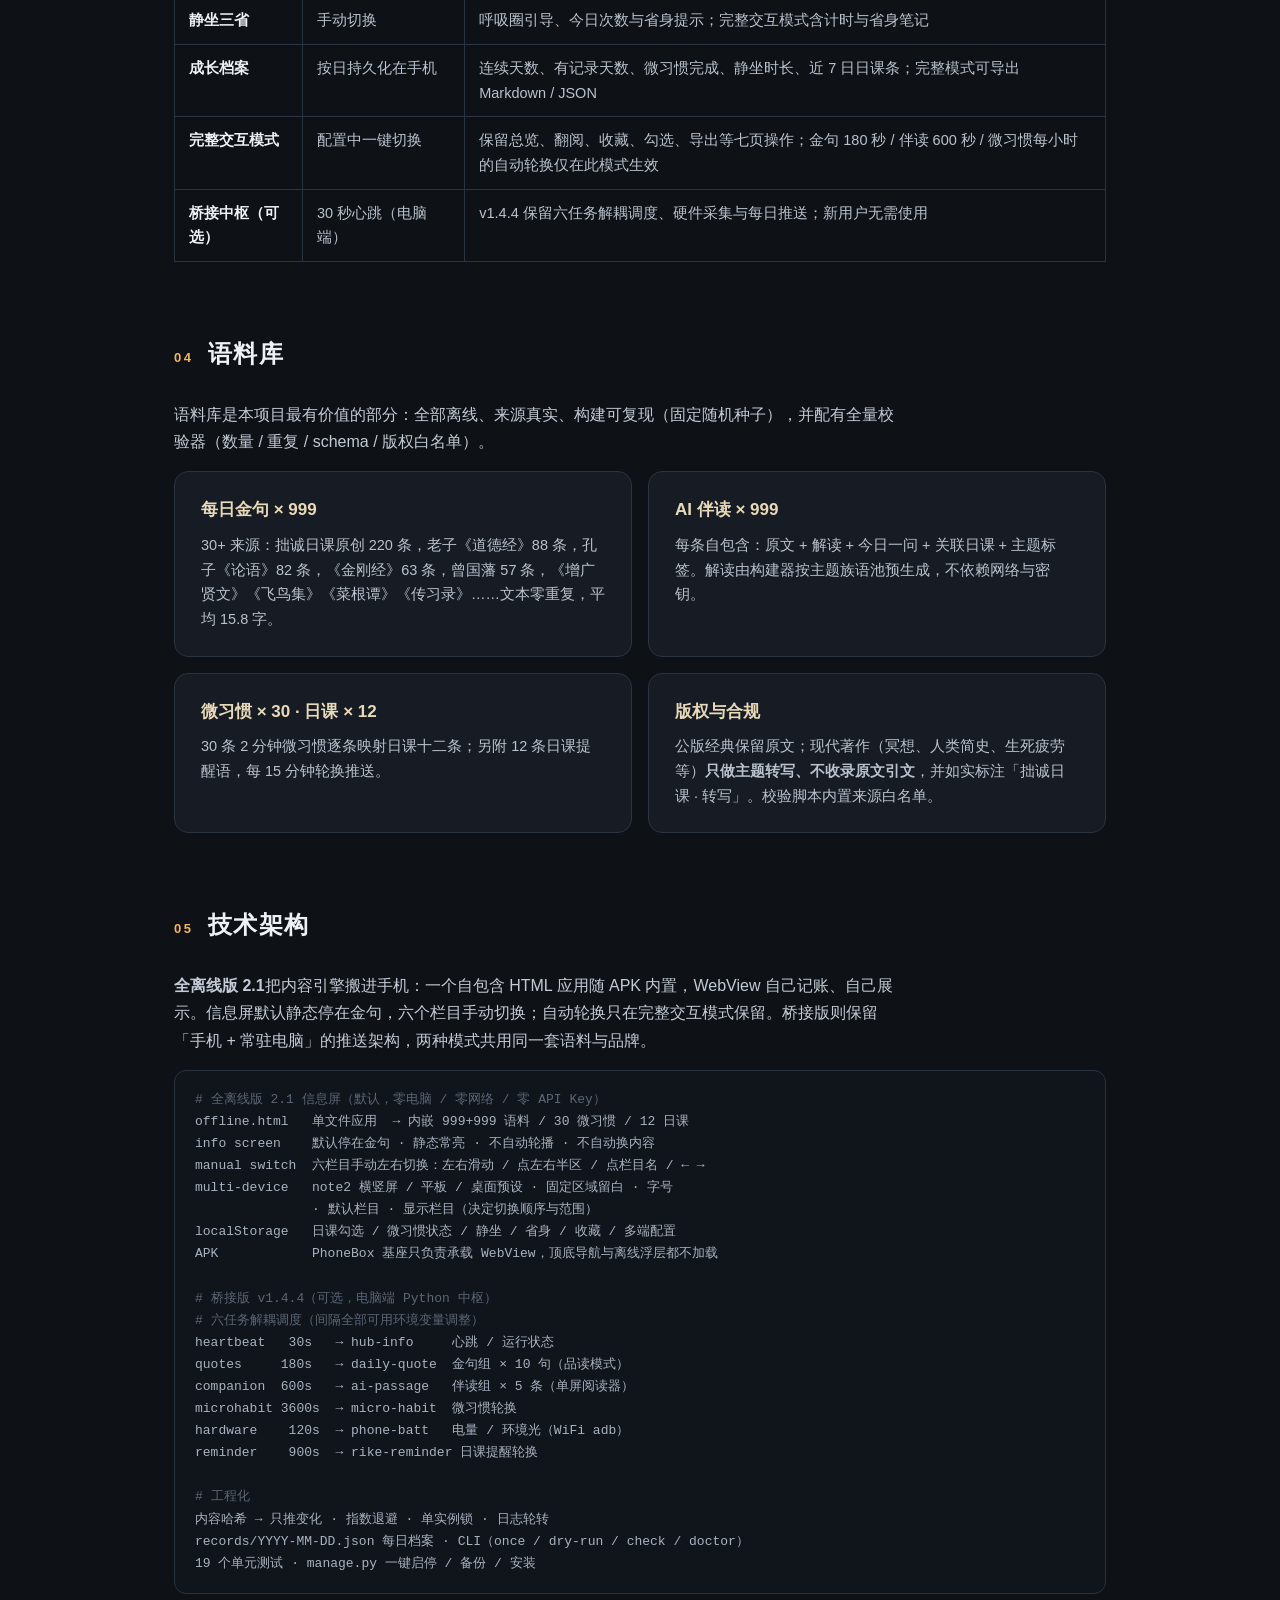
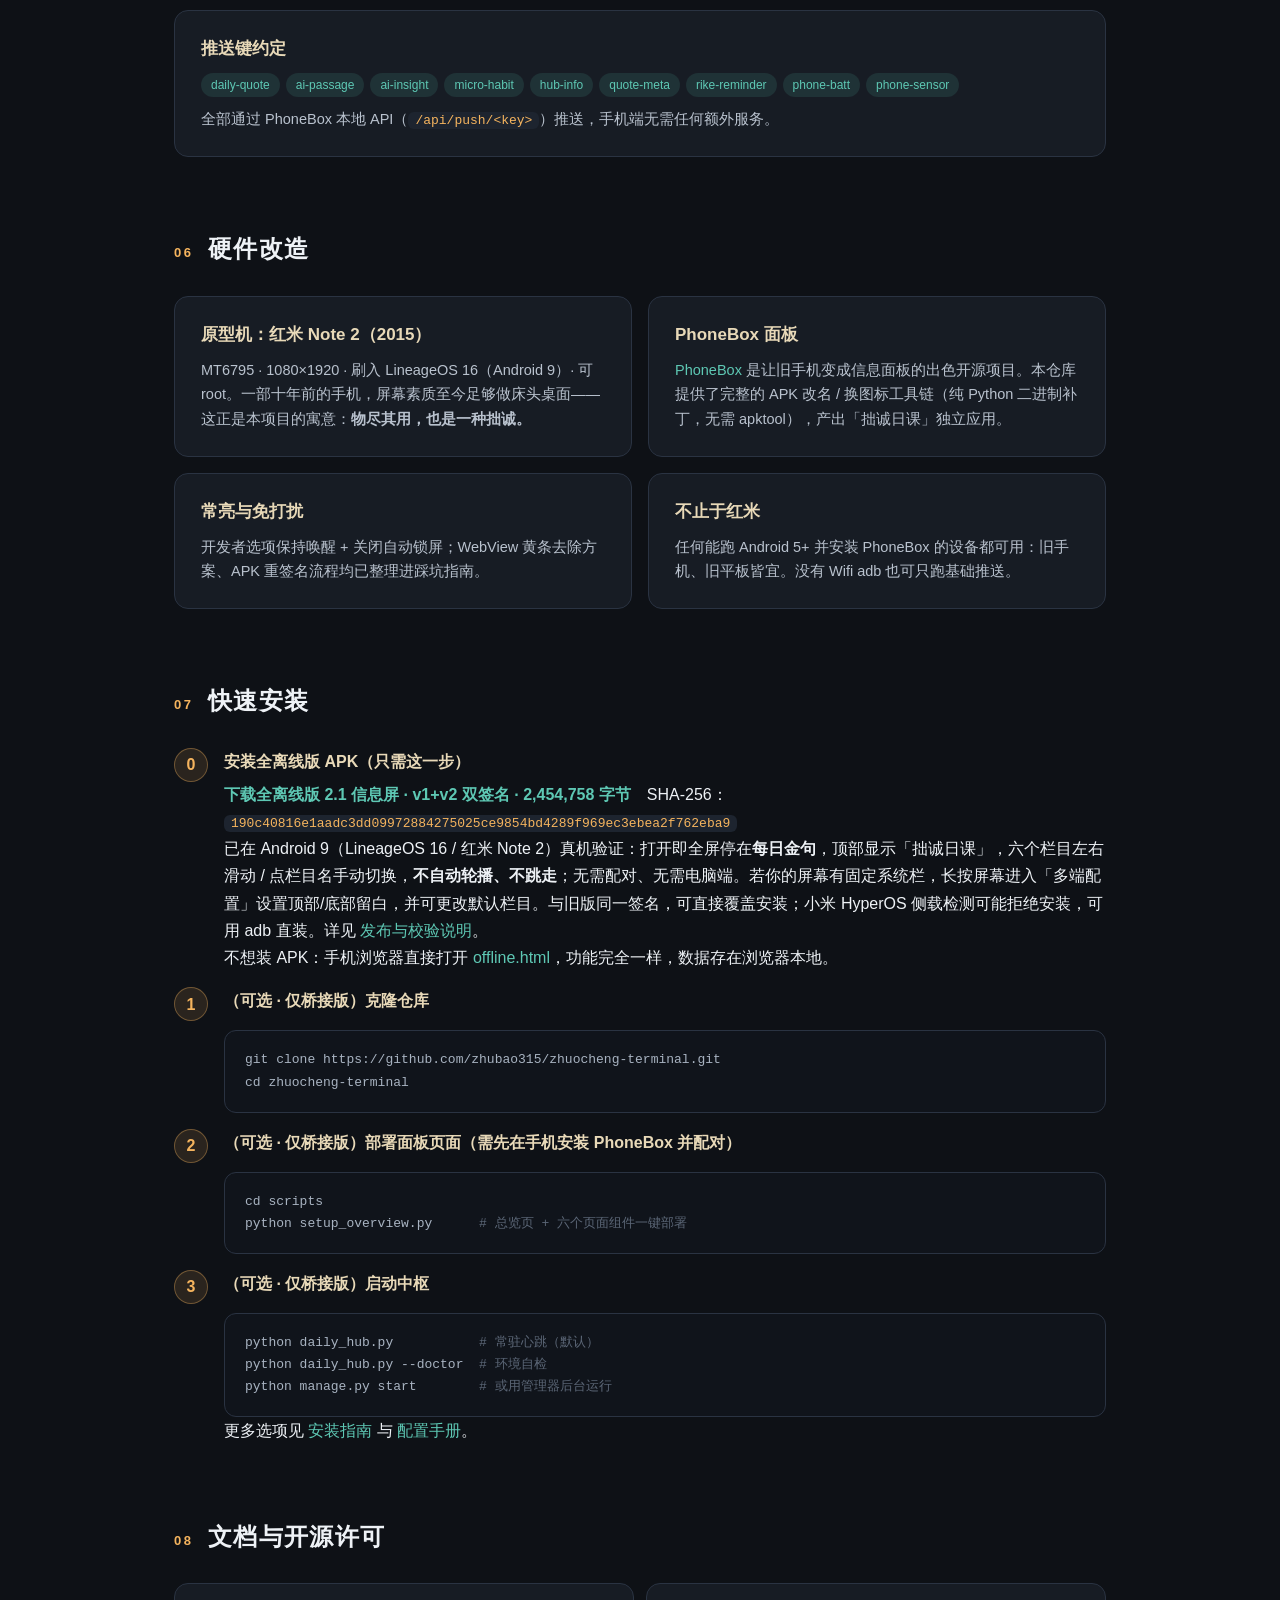
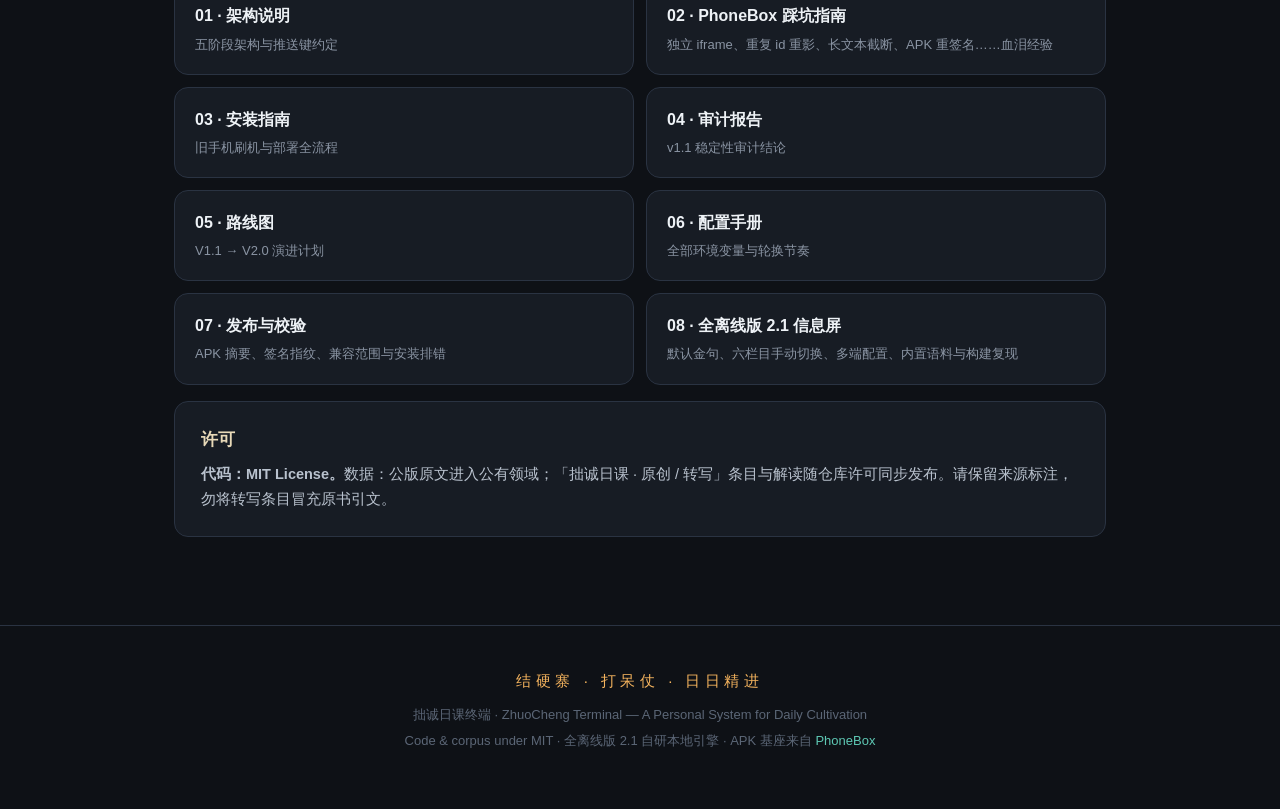
==== commit 5c18fe1d: "v2.1.2 screen timers + hidden fix: docs/index.html" ====
--- a/docs/index.html
+++ b/docs/index.html
@@ -395,7 +395,7 @@
     <div class="no">0</div>
     <div class="body">
       <h3>安装全离线版 APK（只需这一步）</h3>
-      <p><a href="releases/zhuocheng-offline-2.0.apk" download><b>下载全离线版 2.1 信息屏 · v1+v2 双签名 · 2,463,627 字节</b></a>　SHA-256：<code class="inline">89bc6a704134896148cf25198a31d11f868fe7be9d0b14a979bcdb93c88da963</code></p>
+      <p><a href="releases/zhuocheng-offline-2.0.apk" download><b>下载全离线版 2.1 信息屏 · v1+v2 双签名 · 2,454,758 字节</b></a>　SHA-256：<code class="inline">190c40816e1aadc3dd09972884275025ce9854bd4289f969ec3ebea2f762eba9</code></p>
       <p>已在 Android 9（LineageOS 16 / 红米 Note 2）真机验证：打开即全屏停在<b>每日金句</b>，顶部显示「拙诚日课」，六个栏目左右滑动 / 点栏目名手动切换，<b>不自动轮播、不跳走</b>；无需配对、无需电脑端。若你的屏幕有固定系统栏，长按屏幕进入「多端配置」设置顶部/底部留白，并可更改默认栏目。与旧版同一签名，可直接覆盖安装；小米 HyperOS 侧载检测可能拒绝安装，可用 adb 直装。详见 <a href="07-releases.md">发布与校验说明</a>。</p>
       <p>不想装 APK：手机浏览器直接打开 <a href="offline.html">offline.html</a>，功能完全一样，数据存在浏览器本地。</p>
     </div>
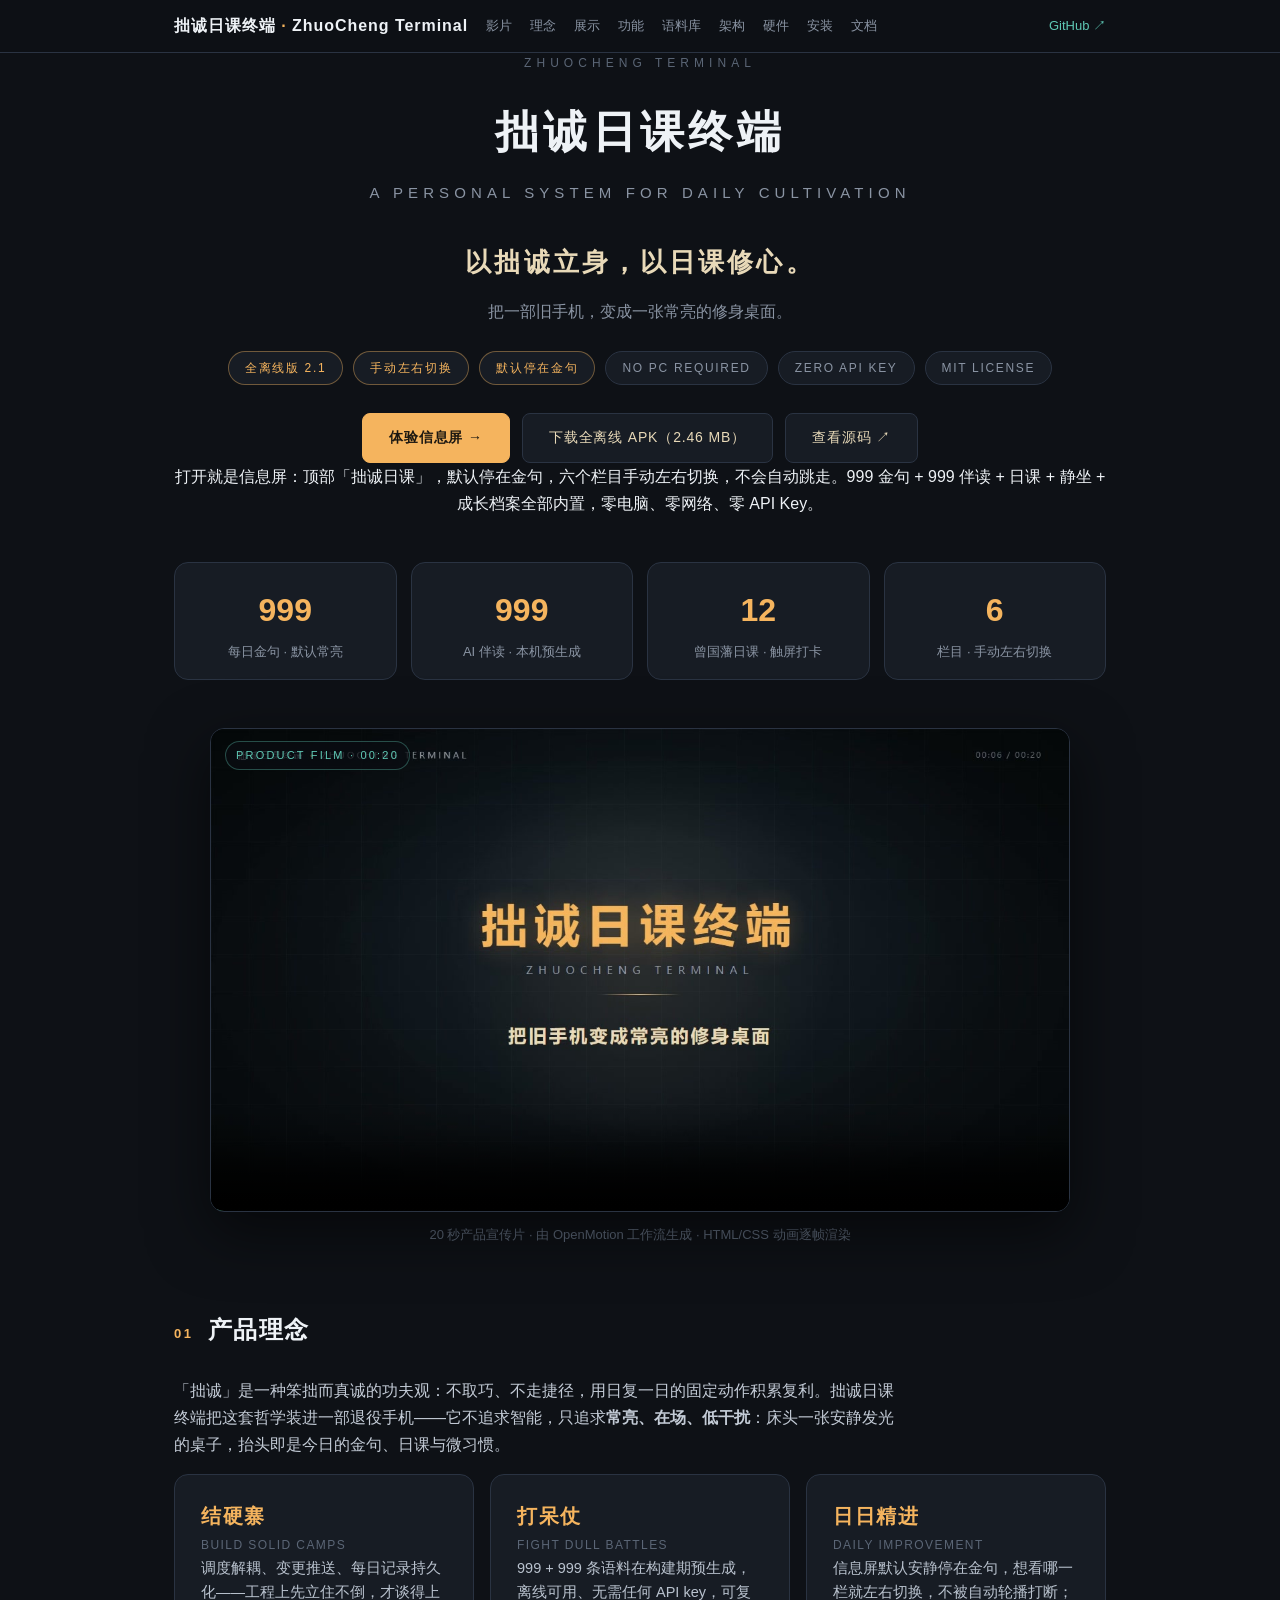
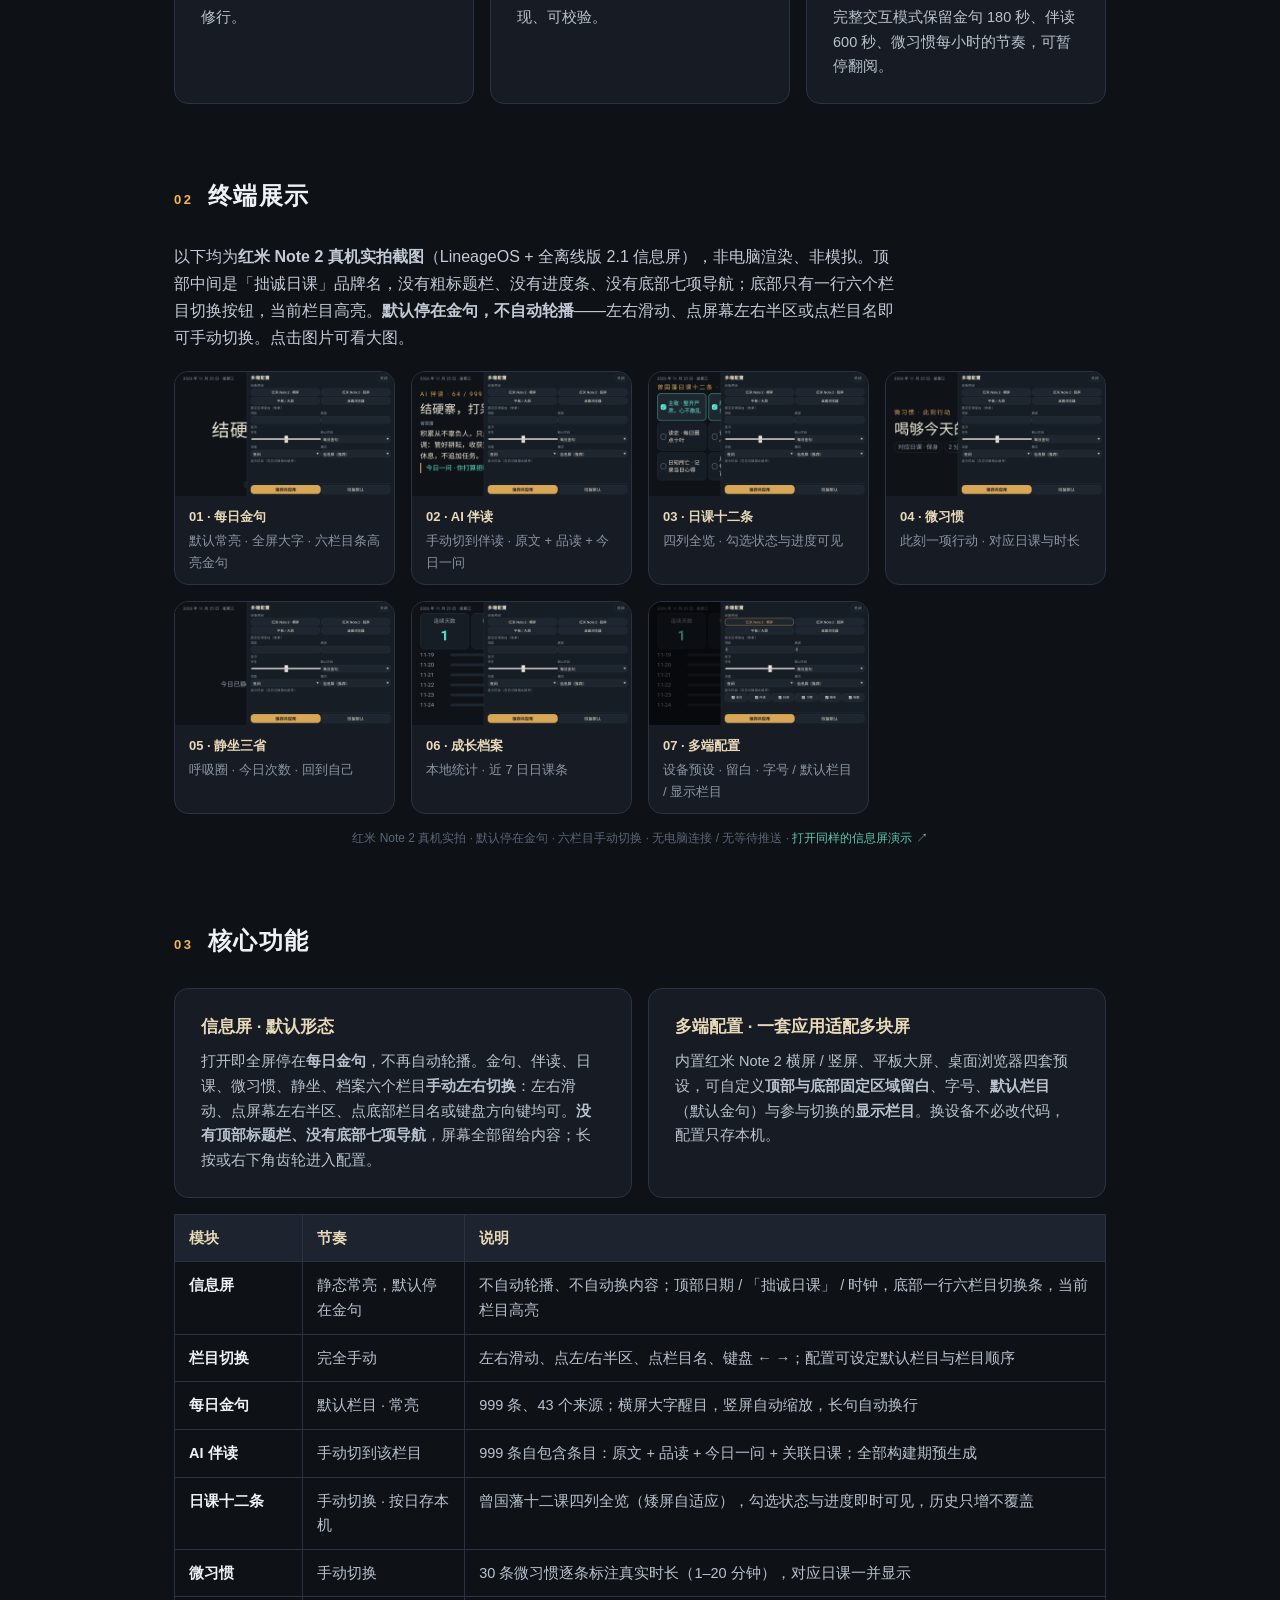
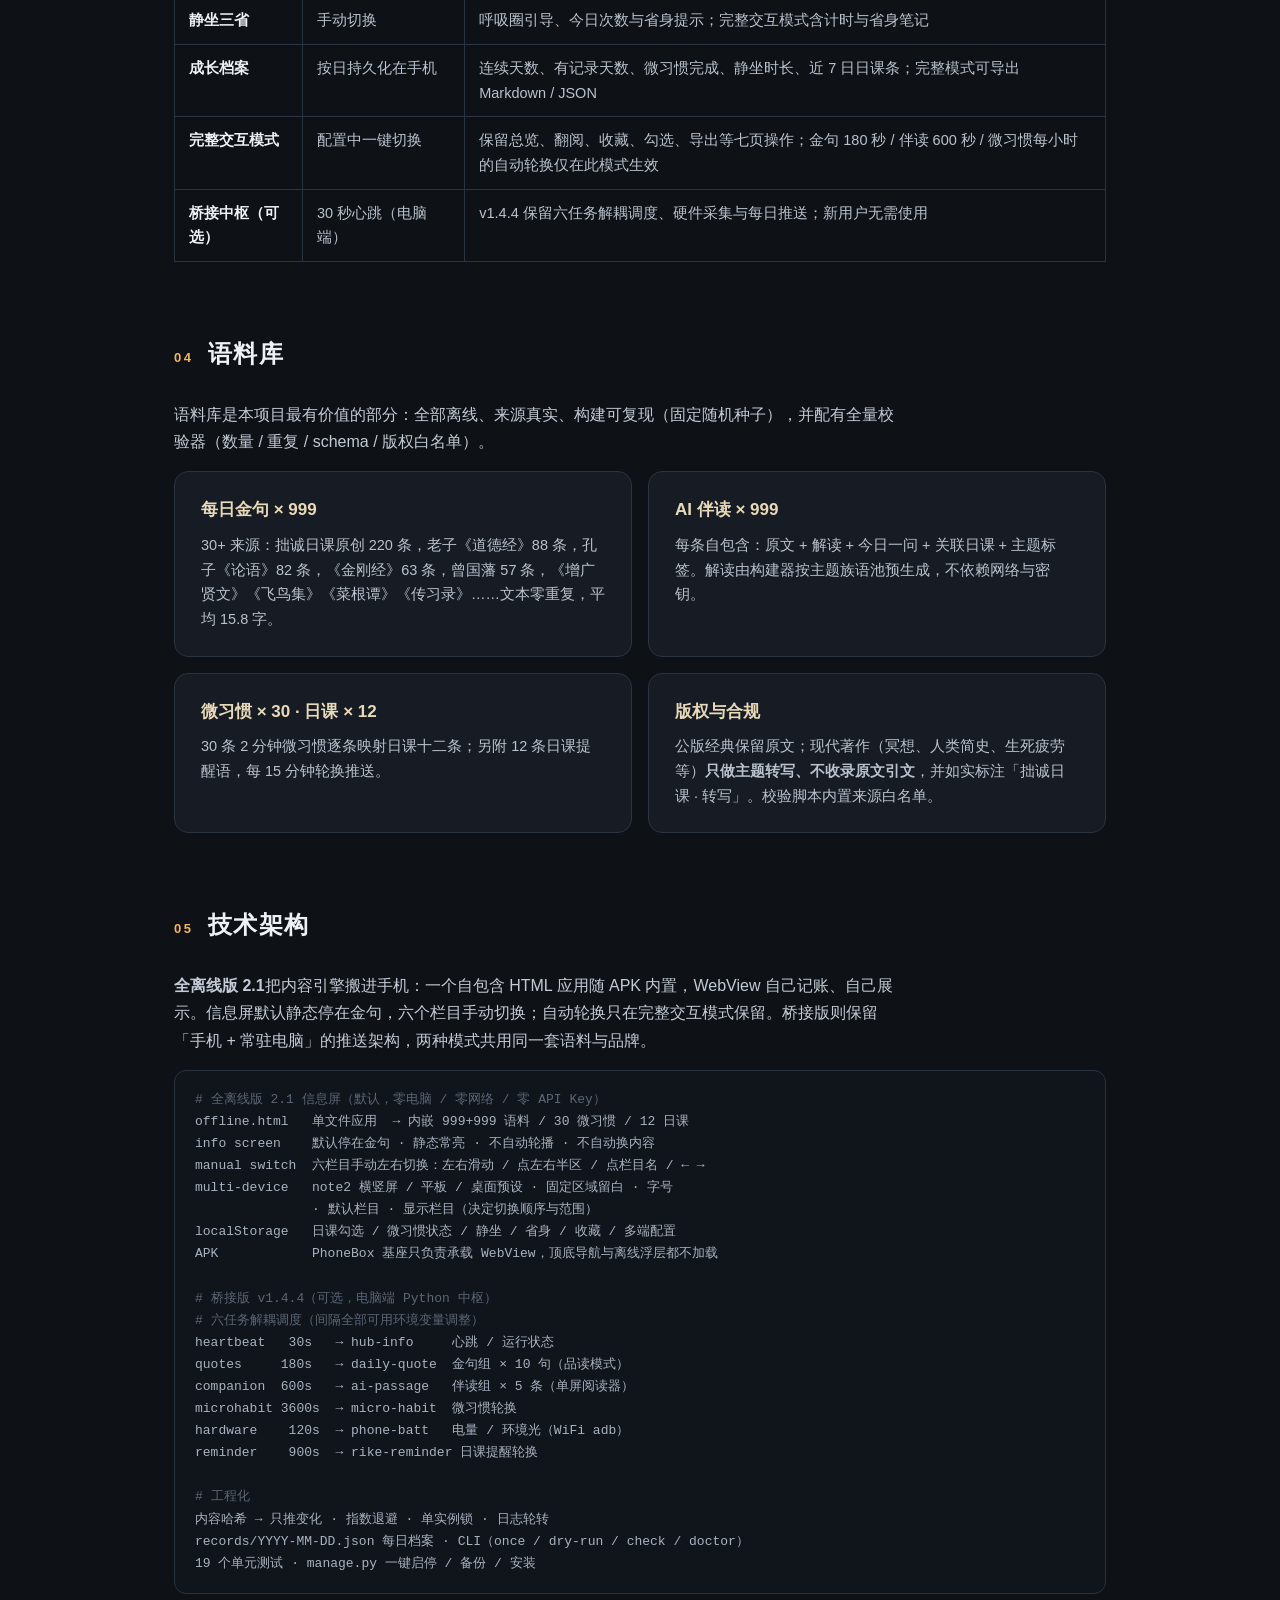
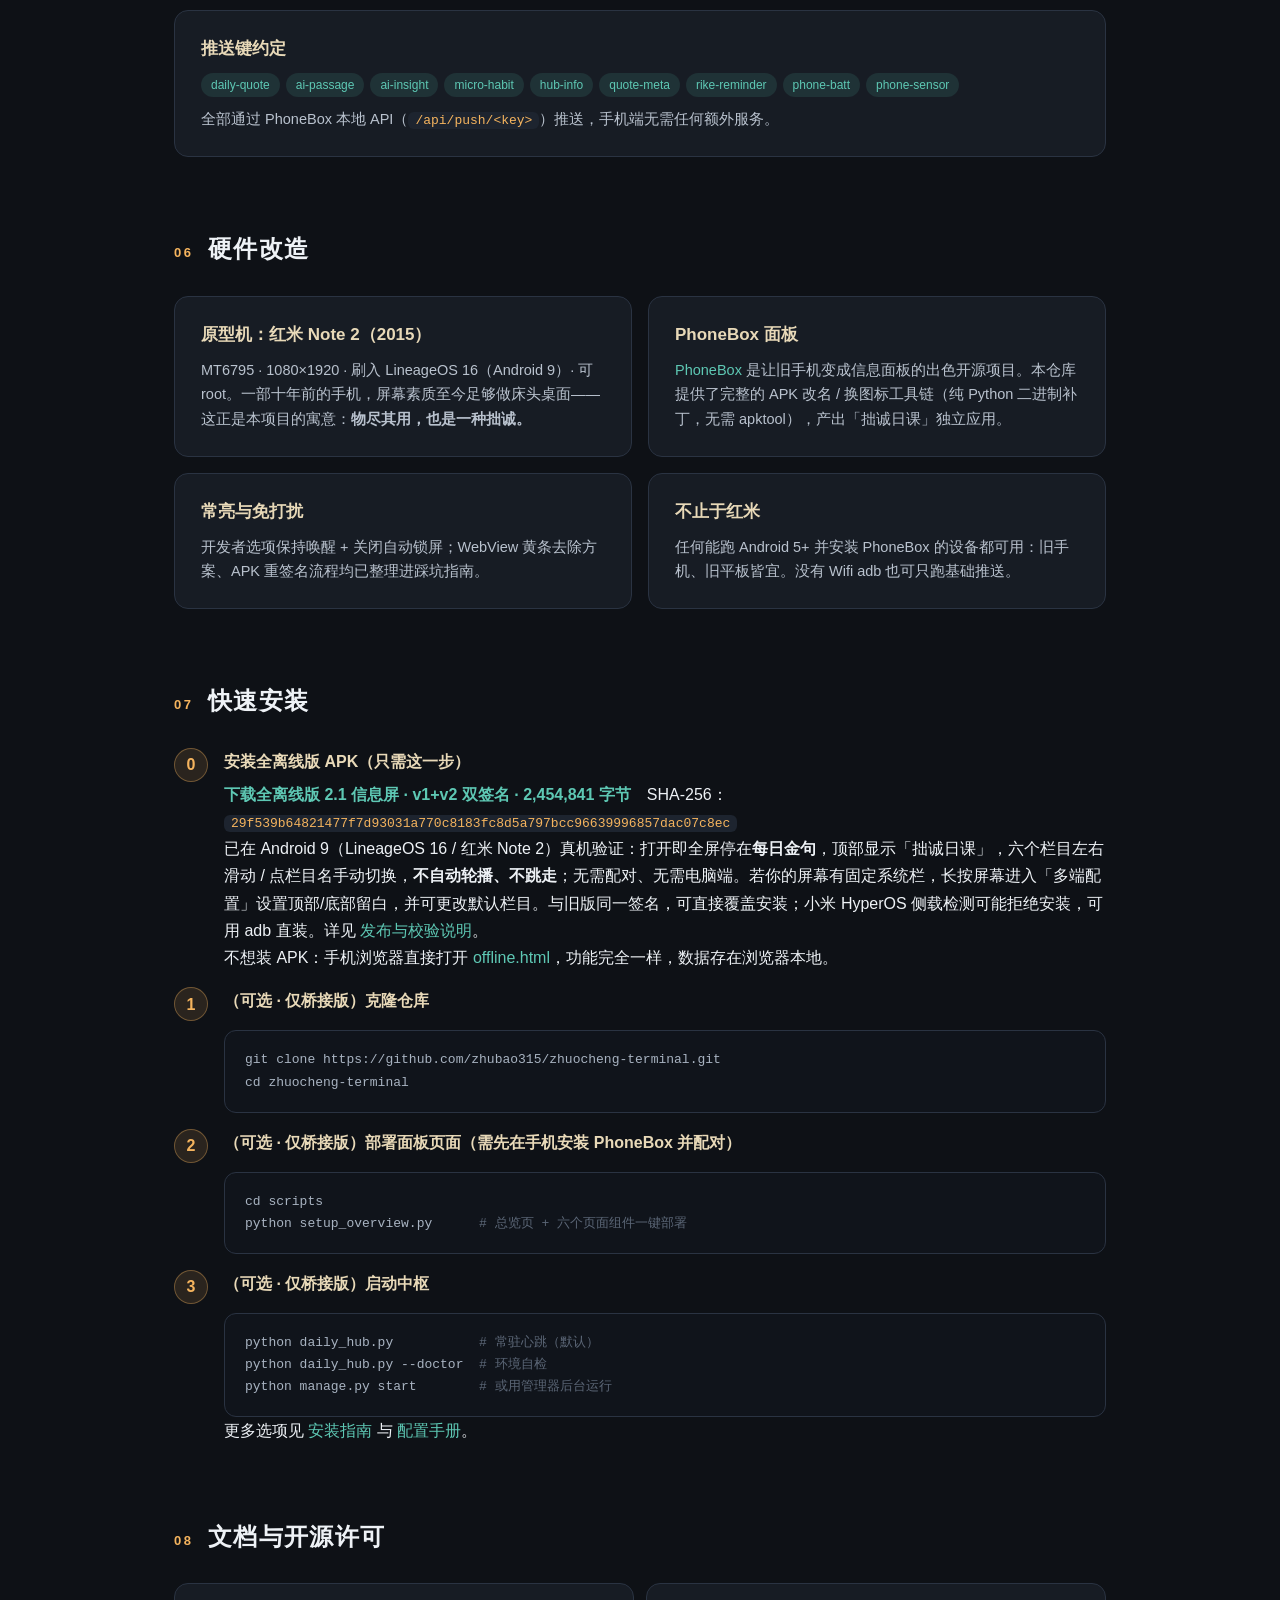
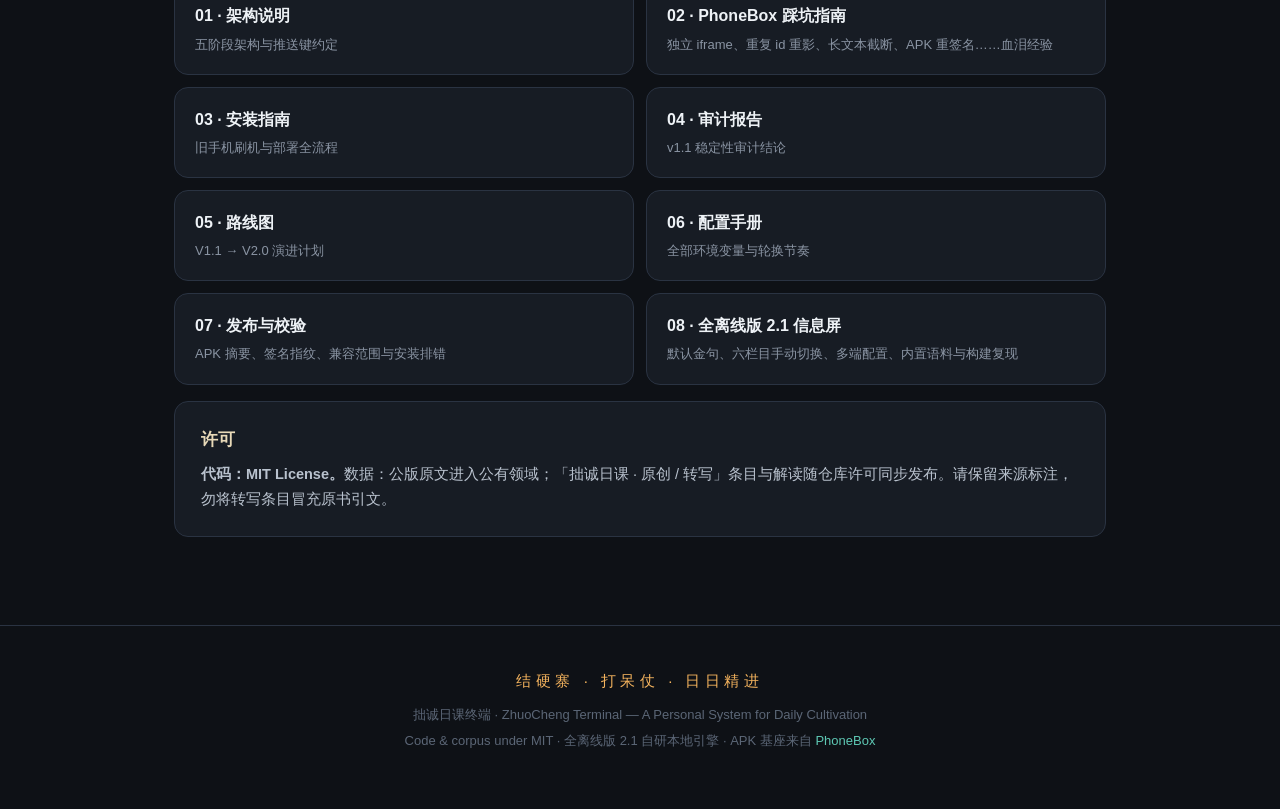
==== commit 2d619bc0: "v2.1.2 reshots + archive layout fix: docs/index.html" ====
--- a/docs/index.html
+++ b/docs/index.html
@@ -395,7 +395,7 @@
     <div class="no">0</div>
     <div class="body">
       <h3>安装全离线版 APK（只需这一步）</h3>
-      <p><a href="releases/zhuocheng-offline-2.0.apk" download><b>下载全离线版 2.1 信息屏 · v1+v2 双签名 · 2,454,758 字节</b></a>　SHA-256：<code class="inline">190c40816e1aadc3dd09972884275025ce9854bd4289f969ec3ebea2f762eba9</code></p>
+      <p><a href="releases/zhuocheng-offline-2.0.apk" download><b>下载全离线版 2.1 信息屏 · v1+v2 双签名 · 2,454,841 字节</b></a>　SHA-256：<code class="inline">29f539b64821477f7d93031a770c8183fc8d5a797bcc96639996857dac07c8ec</code></p>
       <p>已在 Android 9（LineageOS 16 / 红米 Note 2）真机验证：打开即全屏停在<b>每日金句</b>，顶部显示「拙诚日课」，六个栏目左右滑动 / 点栏目名手动切换，<b>不自动轮播、不跳走</b>；无需配对、无需电脑端。若你的屏幕有固定系统栏，长按屏幕进入「多端配置」设置顶部/底部留白，并可更改默认栏目。与旧版同一签名，可直接覆盖安装；小米 HyperOS 侧载检测可能拒绝安装，可用 adb 直装。详见 <a href="07-releases.md">发布与校验说明</a>。</p>
       <p>不想装 APK：手机浏览器直接打开 <a href="offline.html">offline.html</a>，功能完全一样，数据存在浏览器本地。</p>
     </div>
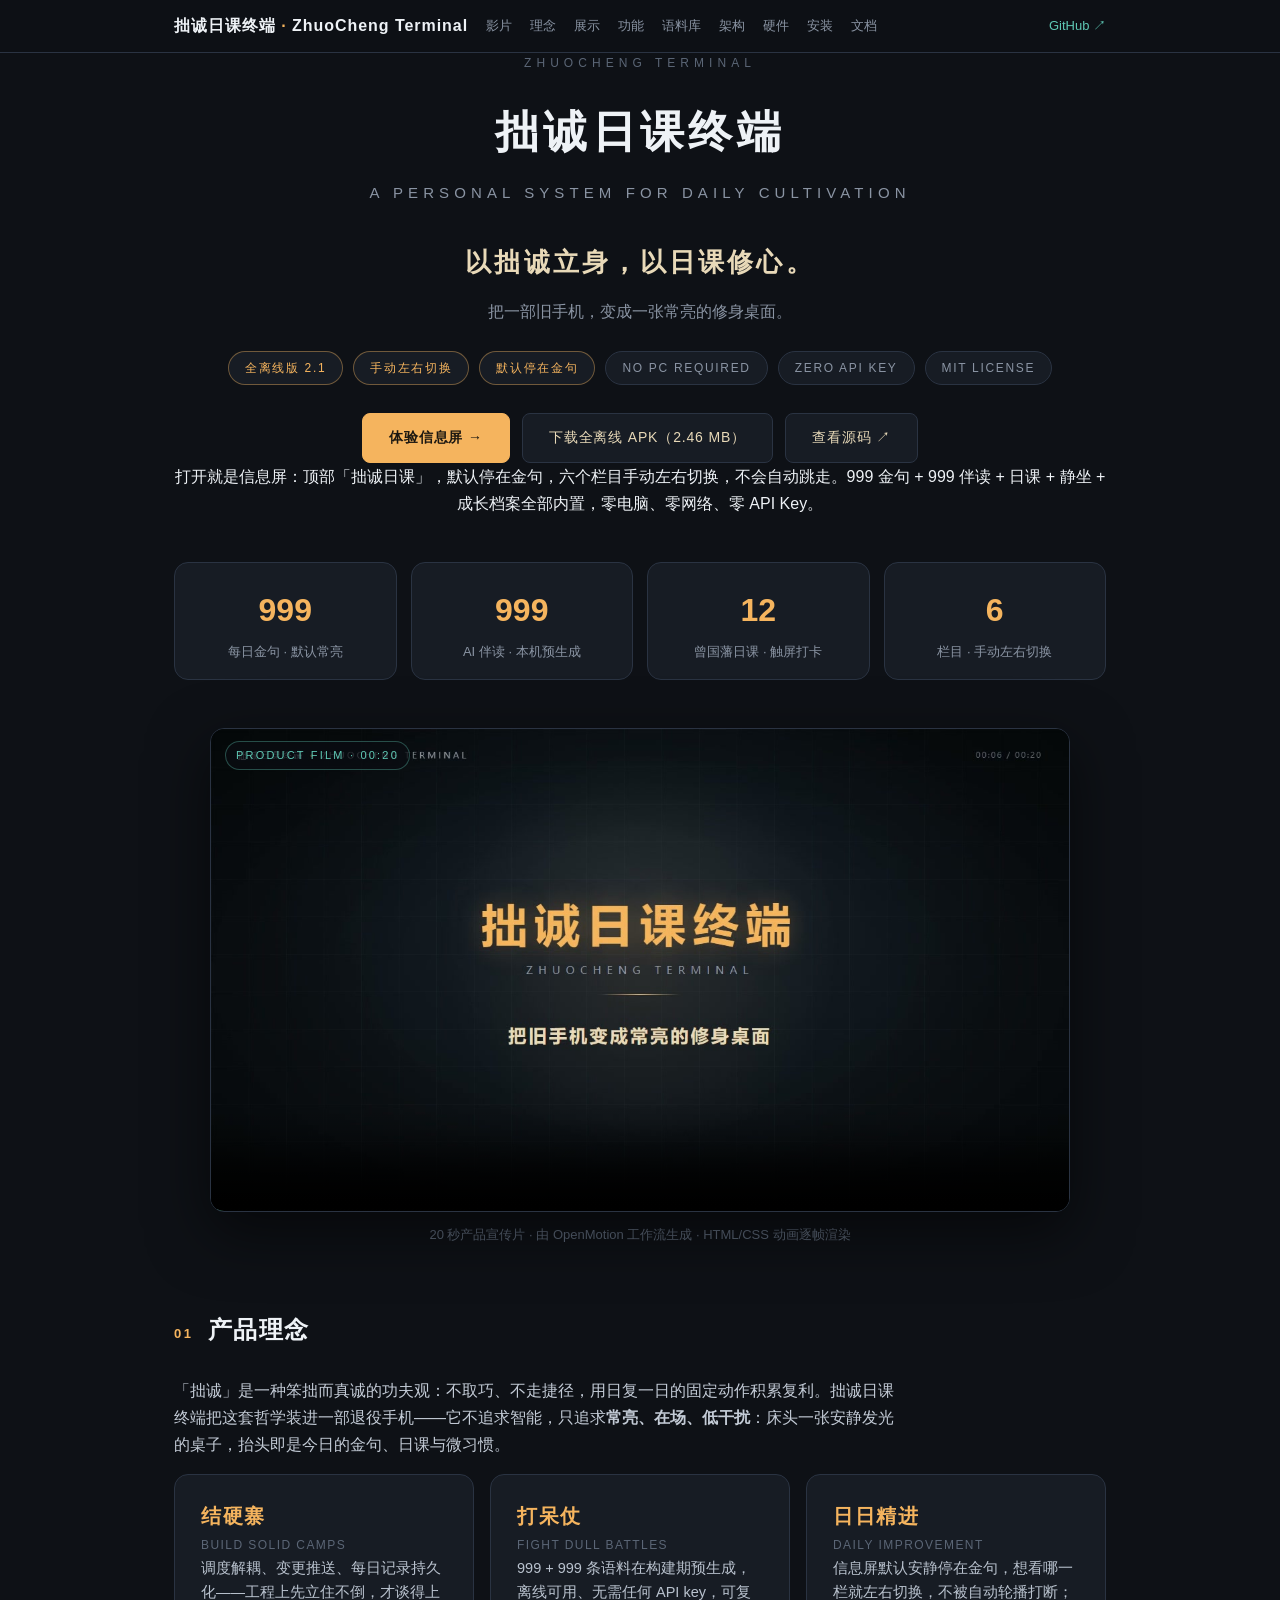
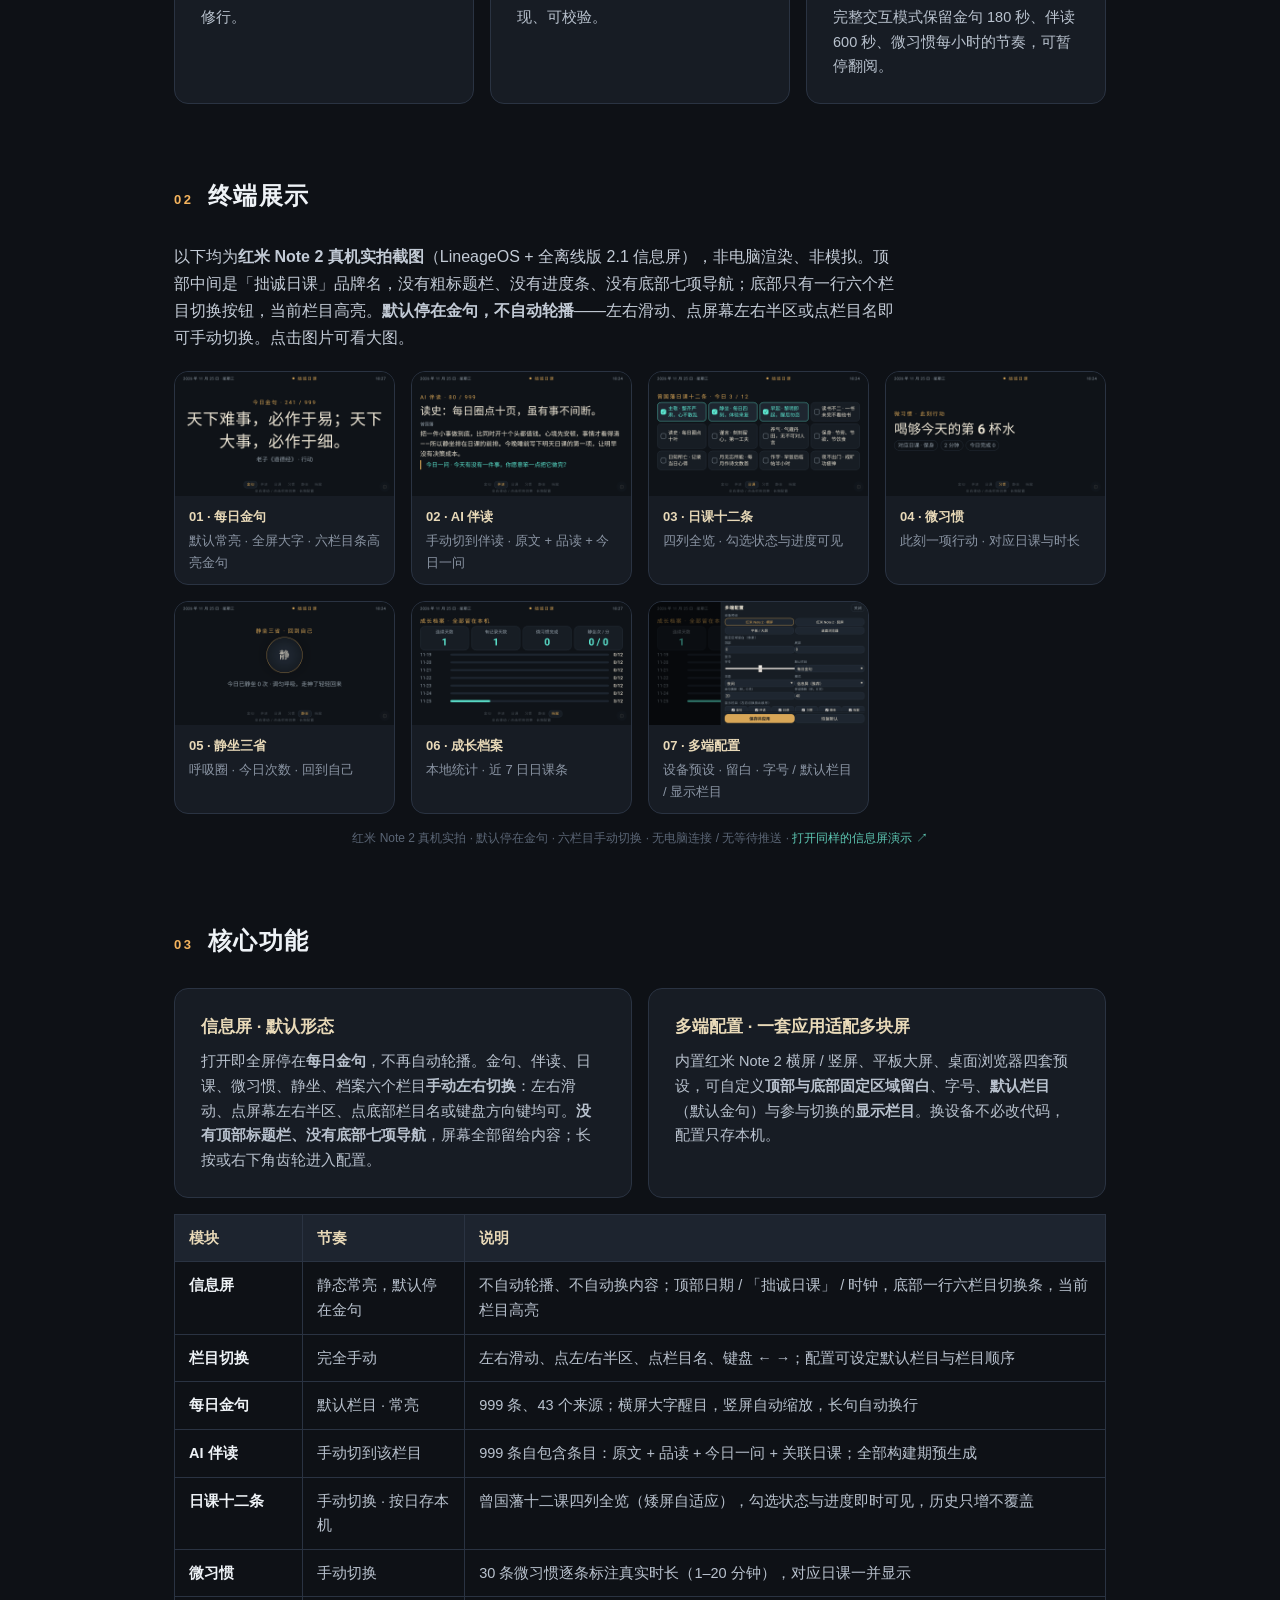
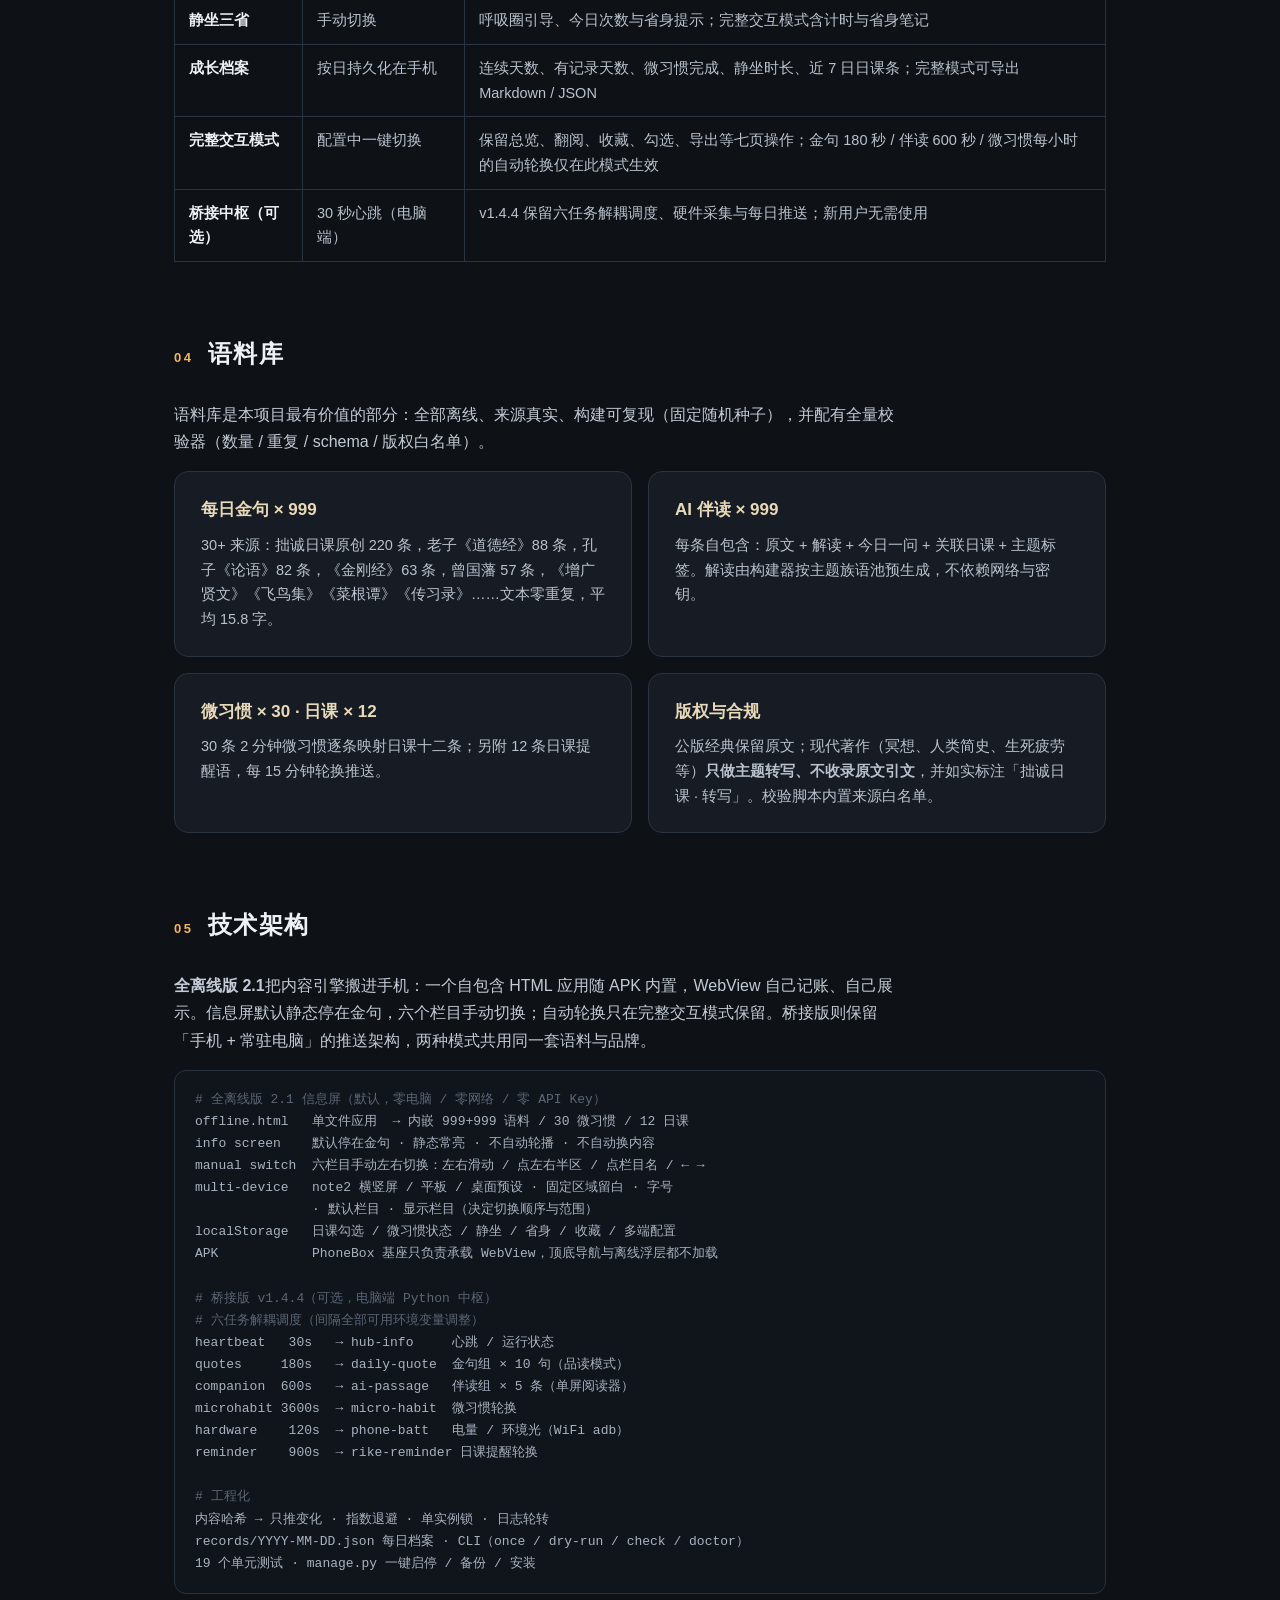
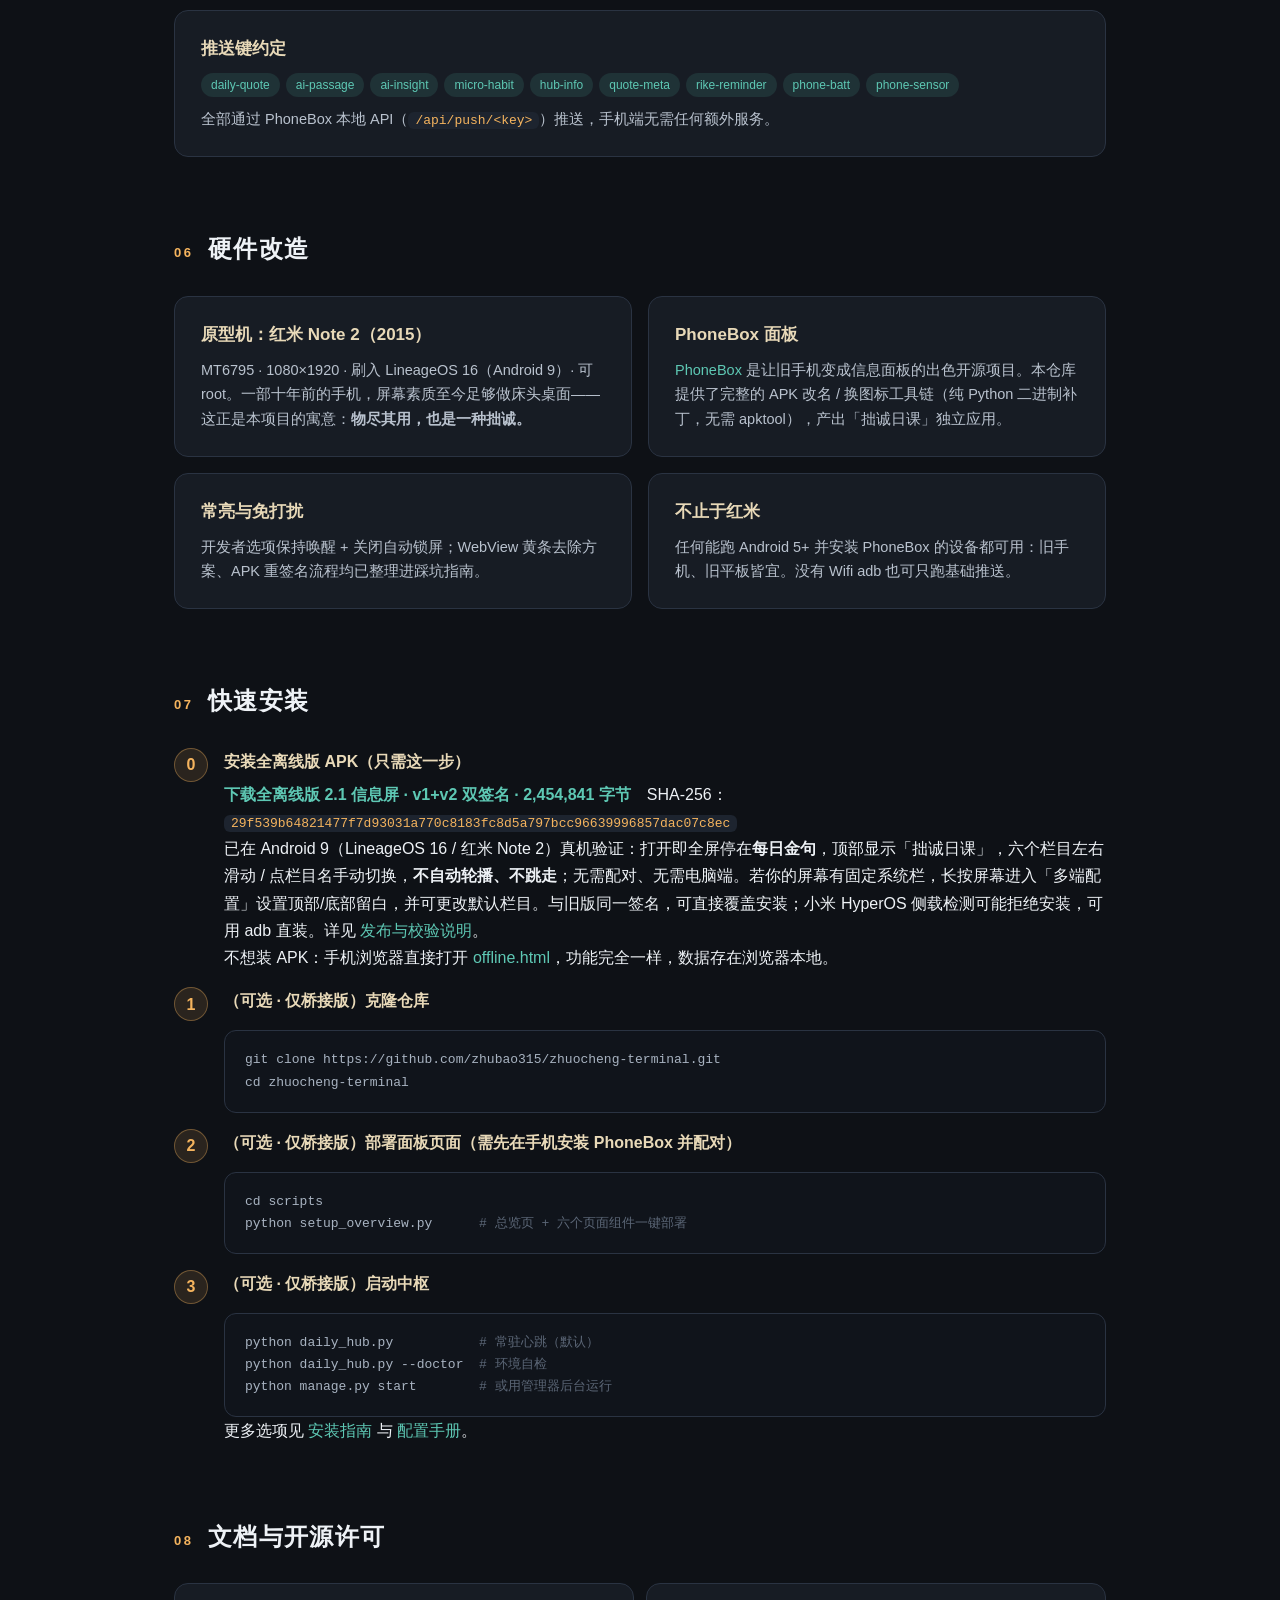
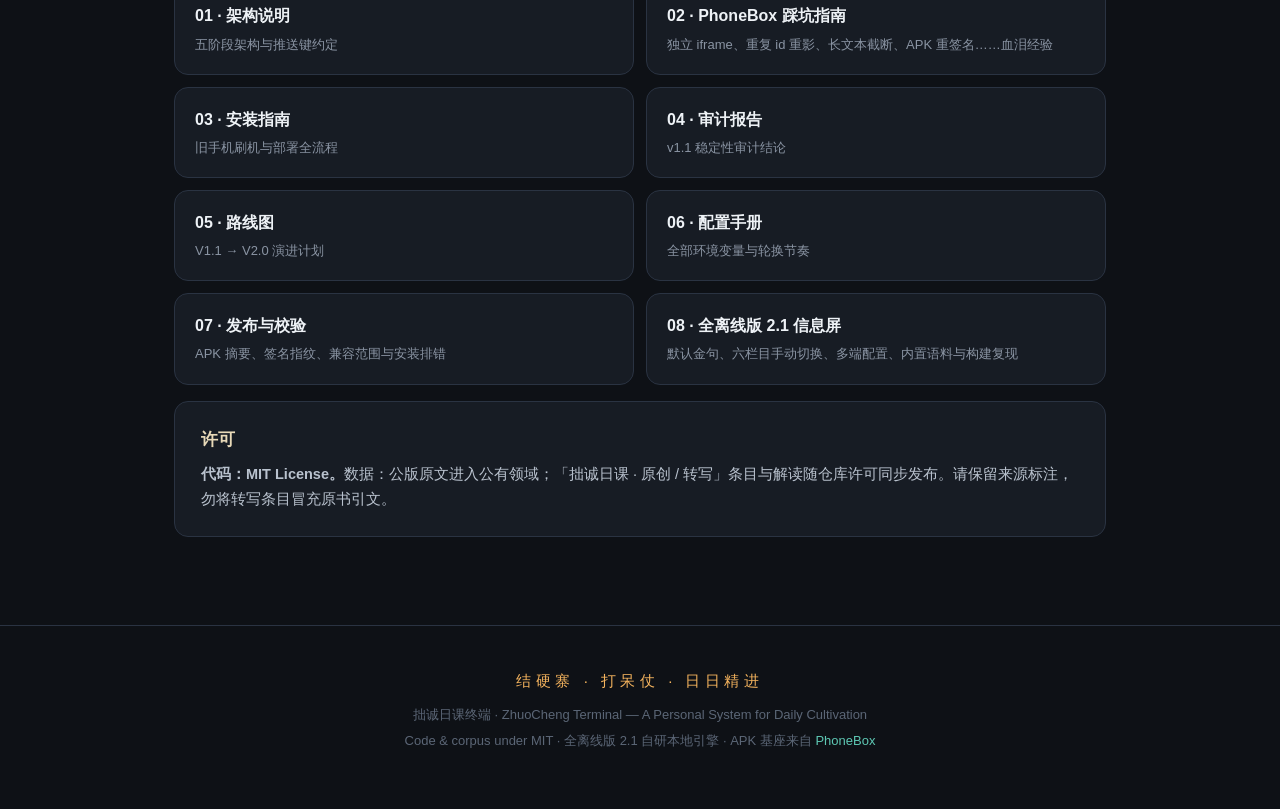
==== commit 3b439866: "v2.1.2: 七张真机截图按 v2.1.2 重取并改 ASCII 文件名，修复落地页裂图 - 根因：GitHub Pages 对中文文件名 PNG 返回 404（raw 正常），落地页截图从未显示过" ====
--- a/docs/index.html
+++ b/docs/index.html
@@ -1,459 +1,459 @@
-<!DOCTYPE html>
-<html lang="zh-CN">
-<head>
-<meta charset="UTF-8">
-<meta name="viewport" content="width=device-width, initial-scale=1.0">
-<title>拙诚日课终端 · ZhuoCheng Terminal</title>
-<meta name="description" content="把旧手机变成一张常亮的修身桌面。离线金句、AI伴读、曾国藩日课与微习惯终端。OFFLINE FIRST · ZERO API KEY。">
-<style>
-  :root {
-    --bg: #0e1116; --bg2: #10141b; --card: #171c24; --card2: #1d242f; --line: #2a3342;
-    --txt: #eef2f6; --sub: #8a94a3; --dim: #5b6676;
-    --amber: #f5b45e; --teal: #5ec8b4; --ink: #e8d9b8;
-  }
-  * { margin: 0; padding: 0; box-sizing: border-box; }
-  html { scroll-behavior: smooth; }
-  body {
-    background: var(--bg); color: var(--txt);
-    font-family: "PingFang SC", "Hiragino Sans GB", "Microsoft YaHei", sans-serif;
-    line-height: 1.7;
-  }
-  a { color: var(--teal); text-decoration: none; }
-  a:hover { text-decoration: underline; }
-  .wrap { max-width: 980px; margin: 0 auto; padding: 0 24px; }
-
-  /* ---- nav ---- */
-  nav {
-    position: sticky; top: 0; z-index: 10;
-    background: rgba(14,17,22,.92); backdrop-filter: blur(8px);
-    border-bottom: 1px solid var(--line);
-  }
-  nav .wrap { display: flex; align-items: center; gap: 18px; height: 52px; flex-wrap: nowrap; overflow-x: auto; }
-  nav .brand { color: var(--txt); font-weight: 700; letter-spacing: .06em; white-space: nowrap; }
-  nav .brand b { color: var(--amber); }
-  nav a.sec { color: var(--sub); font-size: 13px; white-space: nowrap; }
-  nav a.sec:hover { color: var(--teal); text-decoration: none; }
-  nav .gh { margin-left: auto; white-space: nowrap; font-size: 13px; }
-
-  /* ---- hero ---- */
-  header { padding: 88px 0 60px; text-align: center; }
-  .kicker {
-    font-size: 12px; letter-spacing: .42em; color: var(--dim);
-    text-transform: uppercase; margin-bottom: 22px;
-  }
-  h1 { font-size: 44px; letter-spacing: .1em; font-weight: 800; }
-  h1 .en { display: block; margin-top: 10px; font-size: 15px; font-weight: 400; letter-spacing: .34em; color: var(--sub); text-transform: uppercase; }
-  .slogan { margin-top: 34px; font-size: 26px; color: var(--ink); letter-spacing: .12em; font-weight: 600; }
-  .subtitle { margin-top: 14px; font-size: 16px; color: var(--sub); }
-  .badges { margin-top: 26px; display: flex; gap: 10px; justify-content: center; flex-wrap: wrap; }
-  .badge {
-    font-size: 12px; letter-spacing: .14em; padding: 6px 16px; border-radius: 20px;
-    border: 1px solid var(--line); color: var(--sub); background: var(--card);
-  }
-  .badge.hot { color: var(--amber); border-color: rgba(245,180,94,.4); }
-  .cta { margin-top: 28px; display: flex; gap: 12px; justify-content: center; flex-wrap: wrap; }
-  .cta a {
-    display: inline-block; padding: 12px 26px; border-radius: 8px; font-size: 14px;
-    text-decoration: none; letter-spacing: .06em; border: 1px solid var(--line);
-    color: var(--ink); background: var(--card);
-  }
-  .cta a.primary { background: var(--amber); color: #1b1711; border-color: var(--amber); font-weight: 700; }
-  .cta a:hover { opacity: .85; }
-  .stats { margin-top: 44px; display: grid; grid-template-columns: repeat(4, 1fr); gap: 14px; }
-  .stat {
-    background: var(--card); border: 1px solid var(--line); border-radius: 14px;
-    padding: 20px 12px 16px;
-  }
-  .stat .n { font-size: 32px; font-weight: 800; color: var(--amber); font-variant-numeric: tabular-nums; }
-  .stat .t { margin-top: 4px; font-size: 13px; color: var(--sub); }
-  @media (max-width: 640px) { h1 { font-size: 32px; } .stats { grid-template-columns: repeat(2, 1fr); } }
-
-  /* ---- promo video ---- */
-  .promo { margin-top: 48px; }
-  .promo .vframe {
-    position: relative; max-width: 860px; margin: 0 auto; border-radius: 14px; overflow: hidden;
-    border: 1px solid var(--line); background: #0a0d12; box-shadow: 0 20px 60px rgba(0,0,0,.55);
-    aspect-ratio: 16 / 9;
-  }
-  .promo video { display: block; width: 100%; height: 100%; object-fit: cover; }
-  .promo .vtag {
-    position: absolute; top: 12px; left: 14px; font-size: 11px; letter-spacing: .2em;
-    color: var(--teal); background: rgba(10,13,18,.72); border: 1px solid rgba(94,200,180,.35);
-    padding: 4px 10px; border-radius: 20px;
-  }
-  .promo .vmeta { text-align: center; color: var(--dim); font-size: 13px; margin-top: 12px; }
-
-  /* ---- sections ---- */
-  section { padding: 64px 0 8px; }
-  .sec-head { display: flex; align-items: baseline; gap: 14px; margin-bottom: 26px; }
-  .sec-no { font-size: 13px; letter-spacing: .2em; color: var(--amber); font-weight: 700; }
-  h2 { font-size: 24px; letter-spacing: .06em; }
-  p.lead { color: #c3cbd6; max-width: 720px; }
-  .card {
-    background: var(--card); border: 1px solid var(--line); border-radius: 14px;
-    padding: 24px 26px; margin-top: 16px;
-  }
-  .grid2 { display: grid; grid-template-columns: 1fr 1fr; gap: 16px; margin-top: 16px; }
-  @media (max-width: 760px) { .grid2 { grid-template-columns: 1fr; } }
-  .grid2 .card { margin-top: 0; }
-  .card h3 { font-size: 17px; margin-bottom: 8px; color: var(--ink); }
-  .card p, .card li { color: #b9c2ce; font-size: 14.5px; }
-  .card ul { padding-left: 20px; }
-  .tag { display: inline-block; font-size: 12px; padding: 2px 10px; border-radius: 20px; background: rgba(94,200,180,.12); color: var(--teal); margin-right: 6px; }
-
-  /* philosophy */
-  .motto {
-    display: flex; gap: 16px; margin-top: 16px; flex-wrap: wrap;
-  }
-  .motto .card { flex: 1; min-width: 240px; margin-top: 0; }
-  .motto .zh { font-size: 20px; font-weight: 700; color: var(--amber); letter-spacing: .08em; }
-  .motto .en { font-size: 12px; color: var(--dim); letter-spacing: .12em; margin-top: 2px; }
-
-  /* demo */
-  .phone-frame {
-    margin: 24px auto 0; max-width: 420px;
-    border: 1px solid var(--line); border-radius: 22px; overflow: hidden;
-    background: var(--bg2); box-shadow: 0 18px 50px rgba(0,0,0,.5);
-  }
-  .phone-frame .notch { height: 22px; display: flex; justify-content: center; align-items: center; }
-  .phone-frame .notch i { width: 90px; height: 6px; border-radius: 3px; background: var(--line); display: block; }
-  .phone-frame iframe { width: 100%; height: 560px; border: 0; background: var(--bg); }
-  .demo-note { text-align: center; color: var(--dim); font-size: 13px; margin-top: 12px; }
-
-  /* ---- screenshot gallery ---- */
-  .shots { display: grid; grid-template-columns: repeat(auto-fit, minmax(210px, 1fr)); gap: 16px; margin-top: 20px; }
-  .shot {
-    background: var(--card); border: 1px solid var(--line); border-radius: 14px; overflow: hidden;
-    transition: transform .2s, border-color .2s;
-  }
-  .shot:hover { transform: translateY(-3px); border-color: var(--teal); }
-  .shot img { display: block; width: 100%; height: auto; background: var(--bg2); }
-  .shot figcaption { padding: 10px 14px; font-size: 13px; color: var(--sub); }
-  .shot figcaption b { color: var(--ink); display: block; margin-bottom: 2px; }
-  .shot-flag { text-align: center; color: var(--dim); font-size: 12px; margin-top: 14px; }
-
-  /* feature table */
-  table { width: 100%; border-collapse: collapse; margin-top: 16px; font-size: 14.5px; }
-  th, td { border: 1px solid var(--line); padding: 11px 14px; text-align: left; vertical-align: top; }
-  th { background: var(--card2); color: var(--ink); font-weight: 600; }
-  td { color: #b9c2ce; }
-  td b { color: var(--txt); }
-  .scroll-x { overflow-x: auto; }
-
-  /* arch */
-  pre {
-    background: var(--bg2); border: 1px solid var(--line); border-radius: 12px;
-    padding: 18px 20px; overflow-x: auto; margin-top: 16px;
-    font-family: "SFMono-Regular", Consolas, "Liberation Mono", monospace;
-    font-size: 13px; line-height: 1.7; color: #a8b3c1;
-  }
-  pre .c { color: var(--dim); }
-  code.inline {
-    background: var(--card2); border-radius: 6px; padding: 1px 7px;
-    font-size: 13px; color: var(--amber);
-  }
-
-  /* steps */
-  .step { display: flex; gap: 16px; margin-top: 16px; align-items: flex-start; }
-  .step .no {
-    flex: 0 0 34px; height: 34px; border-radius: 50%;
-    background: rgba(245,180,94,.12); color: var(--amber);
-    display: flex; align-items: center; justify-content: center;
-    font-weight: 700; border: 1px solid rgba(245,180,94,.35);
-  }
-  .step .body { flex: 1; min-width: 0; }
-  .step h3 { font-size: 16px; margin-bottom: 6px; color: var(--ink); }
-
-  /* docs */
-  .doc-list { display: grid; grid-template-columns: 1fr 1fr; gap: 12px; margin-top: 16px; }
-  @media (max-width: 760px) { .doc-list { grid-template-columns: 1fr; } }
-  .doc-list .card { margin-top: 0; padding: 18px 20px; }
-  .doc-list .card b { color: var(--txt); }
-  .doc-list .card span { display: block; color: var(--sub); font-size: 13px; margin-top: 4px; }
-
-  footer {
-    margin-top: 80px; padding: 40px 0 56px; border-top: 1px solid var(--line);
-    text-align: center; color: var(--dim); font-size: 13px; line-height: 2;
-  }
-  footer .m { color: var(--amber); letter-spacing: .3em; font-size: 15px; margin-bottom: 6px; }
-</style>
-</head>
-<body>
-
-<nav>
-  <div class="wrap">
-    <span class="brand">拙诚日课终端 <b>·</b> ZhuoCheng Terminal</span>
-    <a class="sec" href="#film">影片</a>
-    <a class="sec" href="#philosophy">理念</a>
-    <a class="sec" href="#demo">展示</a>
-    <a class="sec" href="#features">功能</a>
-    <a class="sec" href="#corpus">语料库</a>
-    <a class="sec" href="#arch">架构</a>
-    <a class="sec" href="#hardware">硬件</a>
-    <a class="sec" href="#install">安装</a>
-    <a class="sec" href="#docs">文档</a>
-    <a class="gh" href="https://github.com/zhubao315/zhuocheng-terminal" target="_blank" rel="noopener">GitHub ↗</a>
-  </div>
-</nav>
-
-<!-- ================= HERO ================= -->
-<header class="wrap">
-  <div class="kicker">ZHUOCHENG TERMINAL</div>
-  <h1>拙诚日课终端<span class="en">A Personal System for Daily Cultivation</span></h1>
-  <div class="slogan">以拙诚立身，以日课修心。</div>
-  <div class="subtitle">把一部旧手机，变成一张常亮的修身桌面。</div>
-  <div class="badges">
-    <span class="badge hot">全离线版 2.1</span>
-    <span class="badge hot">手动左右切换</span>
-    <span class="badge hot">默认停在金句</span>
-    <span class="badge">NO PC REQUIRED</span>
-    <span class="badge">ZERO API KEY</span>
-    <span class="badge">MIT LICENSE</span>
-  </div>
-  <div class="cta">
-    <a class="primary" href="offline.html">体验信息屏 →</a>
-    <a href="releases/zhuocheng-offline-2.0.apk" download>下载全离线 APK（2.46 MB）</a>
-    <a href="https://github.com/zhubao315/zhuocheng-terminal" target="_blank" rel="noopener">查看源码 ↗</a>
-  </div>
-  <div class="vmeta">打开就是信息屏：顶部「拙诚日课」，默认停在金句，六个栏目手动左右切换，不会自动跳走。999 金句 + 999 伴读 + 日课 + 静坐 + 成长档案全部内置，零电脑、零网络、零 API Key。</div>
-  <div class="stats">
-    <div class="stat"><div class="n">999</div><div class="t">每日金句 · 默认常亮</div></div>
-    <div class="stat"><div class="n">999</div><div class="t">AI 伴读 · 本机预生成</div></div>
-    <div class="stat"><div class="n">12</div><div class="t">曾国藩日课 · 触屏打卡</div></div>
-    <div class="stat"><div class="n">6</div><div class="t">栏目 · 手动左右切换</div></div>
-  </div>
-
-  <div class="promo" id="film">
-    <div class="vframe">
-      <span class="vtag">PRODUCT FILM · 00:20</span>
-      <video controls playsinline preload="metadata" poster="media/promo-poster.jpg">
-        <source src="media/zhuocheng-promo.mp4" type="video/mp4">
-        你的浏览器不支持内嵌视频，<a href="media/zhuocheng-promo.mp4">点此下载观看</a>。
-      </video>
-    </div>
-    <div class="vmeta">20 秒产品宣传片 · 由 OpenMotion 工作流生成 · HTML/CSS 动画逐帧渲染</div>
-  </div>
-</header>
-
-<div class="wrap">
-
-<!-- ================= 01 理念 ================= -->
-<section id="philosophy">
-  <div class="sec-head"><span class="sec-no">01</span><h2>产品理念</h2></div>
-  <p class="lead">「拙诚」是一种笨拙而真诚的功夫观：不取巧、不走捷径，用日复一日的固定动作积累复利。拙诚日课终端把这套哲学装进一部退役手机——它不追求智能，只追求<strong>常亮、在场、低干扰</strong>：床头一张安静发光的桌子，抬头即是今日的金句、日课与微习惯。</p>
-  <div class="motto">
-    <div class="card">
-      <div class="zh">结硬寨</div>
-      <div class="en">BUILD SOLID CAMPS</div>
-      <p>调度解耦、变更推送、每日记录持久化——工程上先立住不倒，才谈得上修行。</p>
-    </div>
-    <div class="card">
-      <div class="zh">打呆仗</div>
-      <div class="en">FIGHT DULL BATTLES</div>
-      <p>999 + 999 条语料在构建期预生成，离线可用、无需任何 API key，可复现、可校验。</p>
-    </div>
-    <div class="card">
-      <div class="zh">日日精进</div>
-      <div class="en">DAILY IMPROVEMENT</div>
-      <p>信息屏默认安静停在金句，想看哪一栏就左右切换，不被自动轮播打断；完整交互模式保留金句 180 秒、伴读 600 秒、微习惯每小时的节奏，可暂停翻阅。</p>
-    </div>
-  </div>
-</section>
-
-<!-- ================= 02 展示 ================= -->
-<section id="demo">
-  <div class="sec-head"><span class="sec-no">02</span><h2>终端展示</h2></div>
-  <p class="lead">以下均为<strong>红米 Note 2 真机实拍截图</strong>（LineageOS + 全离线版 2.1 信息屏），非电脑渲染、非模拟。顶部中间是「拙诚日课」品牌名，没有粗标题栏、没有进度条、没有底部七项导航；底部只有一行六个栏目切换按钮，当前栏目高亮。<b>默认停在金句，不自动轮播</b>——左右滑动、点屏幕左右半区或点栏目名即可手动切换。点击图片可看大图。</p>
-  <div class="shots">
-    <a class="shot" href="screens/01-信息屏-每日金句.png" target="_blank" rel="noopener"><img src="screens/01-信息屏-每日金句.png" alt="信息屏大字金句真机截图" loading="lazy"><figcaption><b>01 · 每日金句</b>默认常亮 · 全屏大字 · 六栏目条高亮金句</figcaption></a>
-    <a class="shot" href="screens/02-信息屏-AI伴读.png" target="_blank" rel="noopener"><img src="screens/02-信息屏-AI伴读.png" alt="信息屏 AI 伴读真机截图" loading="lazy"><figcaption><b>02 · AI 伴读</b>手动切到伴读 · 原文 + 品读 + 今日一问</figcaption></a>
-    <a class="shot" href="screens/03-信息屏-日课十二条.png" target="_blank" rel="noopener"><img src="screens/03-信息屏-日课十二条.png" alt="信息屏日课十二条真机截图" loading="lazy"><figcaption><b>03 · 日课十二条</b>四列全览 · 勾选状态与进度可见</figcaption></a>
-    <a class="shot" href="screens/04-信息屏-微习惯.png" target="_blank" rel="noopener"><img src="screens/04-信息屏-微习惯.png" alt="信息屏微习惯真机截图" loading="lazy"><figcaption><b>04 · 微习惯</b>此刻一项行动 · 对应日课与时长</figcaption></a>
-    <a class="shot" href="screens/05-信息屏-静坐三省.png" target="_blank" rel="noopener"><img src="screens/05-信息屏-静坐三省.png" alt="信息屏静坐三省真机截图" loading="lazy"><figcaption><b>05 · 静坐三省</b>呼吸圈 · 今日次数 · 回到自己</figcaption></a>
-    <a class="shot" href="screens/06-信息屏-成长档案.png" target="_blank" rel="noopener"><img src="screens/06-信息屏-成长档案.png" alt="信息屏成长档案真机截图" loading="lazy"><figcaption><b>06 · 成长档案</b>本地统计 · 近 7 日日课条</figcaption></a>
-    <a class="shot" href="screens/07-多端配置.png" target="_blank" rel="noopener"><img src="screens/07-多端配置.png" alt="多端配置面板真机截图" loading="lazy"><figcaption><b>07 · 多端配置</b>设备预设 · 留白 · 字号 / 默认栏目 / 显示栏目</figcaption></a>
-  </div>
-  <p class="shot-flag">红米 Note 2 真机实拍 · 默认停在金句 · 六栏目手动切换 · 无电脑连接 / 无等待推送 · <a href="offline.html" target="_blank" rel="noopener">打开同样的信息屏演示 ↗</a></p>
-</section>
-
-<!-- ================= 03 核心功能 ================= -->
-<section id="features">
-  <div class="sec-head"><span class="sec-no">03</span><h2>核心功能</h2></div>
-  <div class="grid2">
-    <div class="card">
-      <h3>信息屏 · 默认形态</h3>
-      <p>打开即全屏停在<b>每日金句</b>，不再自动轮播。金句、伴读、日课、微习惯、静坐、档案六个栏目<b>手动左右切换</b>：左右滑动、点屏幕左右半区、点底部栏目名或键盘方向键均可。<b>没有顶部标题栏、没有底部七项导航</b>，屏幕全部留给内容；长按或右下角齿轮进入配置。</p>
-    </div>
-    <div class="card">
-      <h3>多端配置 · 一套应用适配多块屏</h3>
-      <p>内置红米 Note 2 横屏 / 竖屏、平板大屏、桌面浏览器四套预设，可自定义<b>顶部与底部固定区域留白</b>、字号、<b>默认栏目</b>（默认金句）与参与切换的<b>显示栏目</b>。换设备不必改代码，配置只存本机。</p>
-    </div>
-  </div>
-  <div class="scroll-x">
-  <table>
-    <tr><th>模块</th><th>节奏</th><th>说明</th></tr>
-    <tr><td><b>信息屏</b></td><td>静态常亮，默认停在金句</td><td>不自动轮播、不自动换内容；顶部日期 / 「拙诚日课」 / 时钟，底部一行六栏目切换条，当前栏目高亮</td></tr>
-    <tr><td><b>栏目切换</b></td><td>完全手动</td><td>左右滑动、点左/右半区、点栏目名、键盘 ← →；配置可设定默认栏目与栏目顺序</td></tr>
-    <tr><td><b>每日金句</b></td><td>默认栏目 · 常亮</td><td>999 条、43 个来源；横屏大字醒目，竖屏自动缩放，长句自动换行</td></tr>
-    <tr><td><b>AI 伴读</b></td><td>手动切到该栏目</td><td>999 条自包含条目：原文 + 品读 + 今日一问 + 关联日课；全部构建期预生成</td></tr>
-    <tr><td><b>日课十二条</b></td><td>手动切换 · 按日存本机</td><td>曾国藩十二课四列全览（矮屏自适应），勾选状态与进度即时可见，历史只增不覆盖</td></tr>
-    <tr><td><b>微习惯</b></td><td>手动切换</td><td>30 条微习惯逐条标注真实时长（1–20 分钟），对应日课一并显示</td></tr>
-    <tr><td><b>静坐三省</b></td><td>手动切换</td><td>呼吸圈引导、今日次数与省身提示；完整交互模式含计时与省身笔记</td></tr>
-    <tr><td><b>成长档案</b></td><td>按日持久化在手机</td><td>连续天数、有记录天数、微习惯完成、静坐时长、近 7 日日课条；完整模式可导出 Markdown / JSON</td></tr>
-    <tr><td><b>完整交互模式</b></td><td>配置中一键切换</td><td>保留总览、翻阅、收藏、勾选、导出等七页操作；金句 180 秒 / 伴读 600 秒 / 微习惯每小时的自动轮换仅在此模式生效</td></tr>
-    <tr><td><b>桥接中枢（可选）</b></td><td>30 秒心跳（电脑端）</td><td>v1.4.4 保留六任务解耦调度、硬件采集与每日推送；新用户无需使用</td></tr>
-  </table>
-  </div>
-</section>
-
-<!-- ================= 04 语料库 ================= -->
-<section id="corpus">
-  <div class="sec-head"><span class="sec-no">04</span><h2>语料库</h2></div>
-  <p class="lead">语料库是本项目最有价值的部分：全部离线、来源真实、构建可复现（固定随机种子），并配有全量校验器（数量 / 重复 / schema / 版权白名单）。</p>
-  <div class="grid2">
-    <div class="card">
-      <h3>每日金句 × 999</h3>
-      <p>30+ 来源：拙诚日课原创 220 条，老子《道德经》88 条，孔子《论语》82 条，《金刚经》63 条，曾国藩 57 条，《增广贤文》《飞鸟集》《菜根谭》《传习录》……文本零重复，平均 15.8 字。</p>
-    </div>
-    <div class="card">
-      <h3>AI 伴读 × 999</h3>
-      <p>每条自包含：原文 + 解读 + 今日一问 + 关联日课 + 主题标签。解读由构建器按主题族语池预生成，不依赖网络与密钥。</p>
-    </div>
-    <div class="card">
-      <h3>微习惯 × 30 · 日课 × 12</h3>
-      <p>30 条 2 分钟微习惯逐条映射日课十二条；另附 12 条日课提醒语，每 15 分钟轮换推送。</p>
-    </div>
-    <div class="card">
-      <h3>版权与合规</h3>
-      <p>公版经典保留原文；现代著作（冥想、人类简史、生死疲劳等）<b>只做主题转写、不收录原文引文</b>，并如实标注「拙诚日课 · 转写」。校验脚本内置来源白名单。</p>
-    </div>
-  </div>
-</section>
-
-<!-- ================= 05 架构 ================= -->
-<section id="arch">
-  <div class="sec-head"><span class="sec-no">05</span><h2>技术架构</h2></div>
-  <p class="lead"><b>全离线版 2.1</b>把内容引擎搬进手机：一个自包含 HTML 应用随 APK 内置，WebView 自己记账、自己展示。信息屏默认静态停在金句，六个栏目手动切换；自动轮换只在完整交互模式保留。桥接版则保留「手机 + 常驻电脑」的推送架构，两种模式共用同一套语料与品牌。</p>
-<pre>
-<span class="c"># 全离线版 2.1 信息屏（默认，零电脑 / 零网络 / 零 API Key）</span>
-offline.html   单文件应用  → 内嵌 999+999 语料 / 30 微习惯 / 12 日课
-info screen    默认停在金句 · 静态常亮 · 不自动轮播 · 不自动换内容
-manual switch  六栏目手动左右切换：左右滑动 / 点左右半区 / 点栏目名 / ← →
-multi-device   note2 横竖屏 / 平板 / 桌面预设 · 固定区域留白 · 字号
-               · 默认栏目 · 显示栏目（决定切换顺序与范围）
-localStorage   日课勾选 / 微习惯状态 / 静坐 / 省身 / 收藏 / 多端配置
-APK            PhoneBox 基座只负责承载 WebView，顶底导航与离线浮层都不加载
-
-<span class="c"># 桥接版 v1.4.4（可选，电脑端 Python 中枢）</span>
-<span class="c"># 六任务解耦调度（间隔全部可用环境变量调整）</span>
-heartbeat   30s   → hub-info     心跳 / 运行状态
-quotes     180s   → daily-quote  金句组 × 10 句（品读模式）
-companion  600s   → ai-passage   伴读组 × 5 条（单屏阅读器）
-microhabit 3600s  → micro-habit  微习惯轮换
-hardware    120s  → phone-batt   电量 / 环境光（WiFi adb）
-reminder    900s  → rike-reminder 日课提醒轮换
-
-<span class="c"># 工程化</span>
-内容哈希 → 只推变化 · 指数退避 · 单实例锁 · 日志轮转
-records/YYYY-MM-DD.json 每日档案 · CLI（once / dry-run / check / doctor）
-19 个单元测试 · manage.py 一键启停 / 备份 / 安装
-</pre>
-  <div class="card">
-    <h3>推送键约定</h3>
-    <p><span class="tag">daily-quote</span><span class="tag">ai-passage</span><span class="tag">ai-insight</span><span class="tag">micro-habit</span><span class="tag">hub-info</span><span class="tag">quote-meta</span><span class="tag">rike-reminder</span><span class="tag">phone-batt</span><span class="tag">phone-sensor</span></p>
-    <p style="margin-top:10px">全部通过 PhoneBox 本地 API（<code class="inline">/api/push/&lt;key&gt;</code>）推送，手机端无需任何额外服务。</p>
-  </div>
-</section>
-
-<!-- ================= 06 硬件 ================= -->
-<section id="hardware">
-  <div class="sec-head"><span class="sec-no">06</span><h2>硬件改造</h2></div>
-  <div class="grid2">
-    <div class="card">
-      <h3>原型机：红米 Note 2（2015）</h3>
-      <p>MT6795 · 1080×1920 · 刷入 LineageOS 16（Android 9）· 可 root。一部十年前的手机，屏幕素质至今足够做床头桌面——这正是本项目的寓意：<b>物尽其用，也是一种拙诚。</b></p>
-    </div>
-    <div class="card">
-      <h3>PhoneBox 面板</h3>
-      <p><a href="https://ersinkoc.github.io/phonebox/" target="_blank" rel="noopener">PhoneBox</a> 是让旧手机变成信息面板的出色开源项目。本仓库提供了完整的 APK 改名 / 换图标工具链（纯 Python 二进制补丁，无需 apktool），产出「拙诚日课」独立应用。</p>
-    </div>
-    <div class="card">
-      <h3>常亮与免打扰</h3>
-      <p>开发者选项保持唤醒 + 关闭自动锁屏；WebView 黄条去除方案、APK 重签名流程均已整理进踩坑指南。</p>
-    </div>
-    <div class="card">
-      <h3>不止于红米</h3>
-      <p>任何能跑 Android 5+ 并安装 PhoneBox 的设备都可用：旧手机、旧平板皆宜。没有 Wifi adb 也可只跑基础推送。</p>
-    </div>
-  </div>
-</section>
-
-<!-- ================= 07 安装 ================= -->
-<section id="install">
-  <div class="sec-head"><span class="sec-no">07</span><h2>快速安装</h2></div>
-  <div class="step">
-    <div class="no">0</div>
-    <div class="body">
-      <h3>安装全离线版 APK（只需这一步）</h3>
-      <p><a href="releases/zhuocheng-offline-2.0.apk" download><b>下载全离线版 2.1 信息屏 · v1+v2 双签名 · 2,454,841 字节</b></a>　SHA-256：<code class="inline">29f539b64821477f7d93031a770c8183fc8d5a797bcc96639996857dac07c8ec</code></p>
-      <p>已在 Android 9（LineageOS 16 / 红米 Note 2）真机验证：打开即全屏停在<b>每日金句</b>，顶部显示「拙诚日课」，六个栏目左右滑动 / 点栏目名手动切换，<b>不自动轮播、不跳走</b>；无需配对、无需电脑端。若你的屏幕有固定系统栏，长按屏幕进入「多端配置」设置顶部/底部留白，并可更改默认栏目。与旧版同一签名，可直接覆盖安装；小米 HyperOS 侧载检测可能拒绝安装，可用 adb 直装。详见 <a href="07-releases.md">发布与校验说明</a>。</p>
-      <p>不想装 APK：手机浏览器直接打开 <a href="offline.html">offline.html</a>，功能完全一样，数据存在浏览器本地。</p>
-    </div>
-  </div>
-  <div class="step">
-    <div class="no">1</div>
-    <div class="body">
-      <h3>（可选 · 仅桥接版）克隆仓库</h3>
-<pre>git clone https://github.com/zhubao315/zhuocheng-terminal.git
-cd zhuocheng-terminal</pre>
-    </div>
-  </div>
-  <div class="step">
-    <div class="no">2</div>
-    <div class="body">
-      <h3>（可选 · 仅桥接版）部署面板页面（需先在手机安装 PhoneBox 并配对）</h3>
-<pre>cd scripts
-python setup_overview.py      <span class="c"># 总览页 + 六个页面组件一键部署</span></pre>
-    </div>
-  </div>
-  <div class="step">
-    <div class="no">3</div>
-    <div class="body">
-      <h3>（可选 · 仅桥接版）启动中枢</h3>
-<pre>python daily_hub.py           <span class="c"># 常驻心跳（默认）</span>
-python daily_hub.py --doctor  <span class="c"># 环境自检</span>
-python manage.py start        <span class="c"># 或用管理器后台运行</span></pre>
-      <p>更多选项见 <a href="https://github.com/zhubao315/zhuocheng-terminal/blob/main/docs/03-install.md" target="_blank" rel="noopener">安装指南</a> 与 <a href="https://github.com/zhubao315/zhuocheng-terminal/blob/main/docs/06-configuration.md" target="_blank" rel="noopener">配置手册</a>。</p>
-    </div>
-  </div>
-</section>
-
-<!-- ================= 08 文档 ================= -->
-<section id="docs">
-  <div class="sec-head"><span class="sec-no">08</span><h2>文档与开源许可</h2></div>
-  <div class="doc-list">
-    <a class="card" href="https://github.com/zhubao315/zhuocheng-terminal/blob/main/docs/01-architecture.md" target="_blank" rel="noopener"><b>01 · 架构说明</b><span>五阶段架构与推送键约定</span></a>
-    <a class="card" href="https://github.com/zhubao315/zhuocheng-terminal/blob/main/docs/02-phonebox-pitfalls.md" target="_blank" rel="noopener"><b>02 · PhoneBox 踩坑指南</b><span>独立 iframe、重复 id 重影、长文本截断、APK 重签名……血泪经验</span></a>
-    <a class="card" href="https://github.com/zhubao315/zhuocheng-terminal/blob/main/docs/03-install.md" target="_blank" rel="noopener"><b>03 · 安装指南</b><span>旧手机刷机与部署全流程</span></a>
-    <a class="card" href="https://github.com/zhubao315/zhuocheng-terminal/blob/main/docs/04-audit-report.md" target="_blank" rel="noopener"><b>04 · 审计报告</b><span>v1.1 稳定性审计结论</span></a>
-    <a class="card" href="https://github.com/zhubao315/zhuocheng-terminal/blob/main/docs/05-improvement-roadmap.md" target="_blank" rel="noopener"><b>05 · 路线图</b><span>V1.1 → V2.0 演进计划</span></a>
-    <a class="card" href="https://github.com/zhubao315/zhuocheng-terminal/blob/main/docs/06-configuration.md" target="_blank" rel="noopener"><b>06 · 配置手册</b><span>全部环境变量与轮换节奏</span></a>
-    <a class="card" href="07-releases.md"><b>07 · 发布与校验</b><span>APK 摘要、签名指纹、兼容范围与安装排错</span></a>
-    <a class="card" href="08-offline-2.0.md"><b>08 · 全离线版 2.1 信息屏</b><span>默认金句、六栏目手动切换、多端配置、内置语料与构建复现</span></a>
-  </div>
-  <div class="card">
-    <h3>许可</h3>
-    <p><b>代码：MIT License。</b>数据：公版原文进入公有领域；「拙诚日课 · 原创 / 转写」条目与解读随仓库许可同步发布。请保留来源标注，勿将转写条目冒充原书引文。</p>
-  </div>
-</section>
-
-</div>
-
-<footer>
-  <div class="m">结硬寨 · 打呆仗 · 日日精进</div>
-  <div>拙诚日课终端 · ZhuoCheng Terminal — A Personal System for Daily Cultivation</div>
-  <div>Code &amp; corpus under MIT · 全离线版 2.1 自研本地引擎 · APK 基座来自 <a href="https://ersinkoc.github.io/phonebox/" target="_blank" rel="noopener">PhoneBox</a></div>
-</footer>
-
-</body>
-</html>
+<!DOCTYPE html>
+<html lang="zh-CN">
+<head>
+<meta charset="UTF-8">
+<meta name="viewport" content="width=device-width, initial-scale=1.0">
+<title>拙诚日课终端 · ZhuoCheng Terminal</title>
+<meta name="description" content="把旧手机变成一张常亮的修身桌面。离线金句、AI伴读、曾国藩日课与微习惯终端。OFFLINE FIRST · ZERO API KEY。">
+<style>
+  :root {
+    --bg: #0e1116; --bg2: #10141b; --card: #171c24; --card2: #1d242f; --line: #2a3342;
+    --txt: #eef2f6; --sub: #8a94a3; --dim: #5b6676;
+    --amber: #f5b45e; --teal: #5ec8b4; --ink: #e8d9b8;
+  }
+  * { margin: 0; padding: 0; box-sizing: border-box; }
+  html { scroll-behavior: smooth; }
+  body {
+    background: var(--bg); color: var(--txt);
+    font-family: "PingFang SC", "Hiragino Sans GB", "Microsoft YaHei", sans-serif;
+    line-height: 1.7;
+  }
+  a { color: var(--teal); text-decoration: none; }
+  a:hover { text-decoration: underline; }
+  .wrap { max-width: 980px; margin: 0 auto; padding: 0 24px; }
+
+  /* ---- nav ---- */
+  nav {
+    position: sticky; top: 0; z-index: 10;
+    background: rgba(14,17,22,.92); backdrop-filter: blur(8px);
+    border-bottom: 1px solid var(--line);
+  }
+  nav .wrap { display: flex; align-items: center; gap: 18px; height: 52px; flex-wrap: nowrap; overflow-x: auto; }
+  nav .brand { color: var(--txt); font-weight: 700; letter-spacing: .06em; white-space: nowrap; }
+  nav .brand b { color: var(--amber); }
+  nav a.sec { color: var(--sub); font-size: 13px; white-space: nowrap; }
+  nav a.sec:hover { color: var(--teal); text-decoration: none; }
+  nav .gh { margin-left: auto; white-space: nowrap; font-size: 13px; }
+
+  /* ---- hero ---- */
+  header { padding: 88px 0 60px; text-align: center; }
+  .kicker {
+    font-size: 12px; letter-spacing: .42em; color: var(--dim);
+    text-transform: uppercase; margin-bottom: 22px;
+  }
+  h1 { font-size: 44px; letter-spacing: .1em; font-weight: 800; }
+  h1 .en { display: block; margin-top: 10px; font-size: 15px; font-weight: 400; letter-spacing: .34em; color: var(--sub); text-transform: uppercase; }
+  .slogan { margin-top: 34px; font-size: 26px; color: var(--ink); letter-spacing: .12em; font-weight: 600; }
+  .subtitle { margin-top: 14px; font-size: 16px; color: var(--sub); }
+  .badges { margin-top: 26px; display: flex; gap: 10px; justify-content: center; flex-wrap: wrap; }
+  .badge {
+    font-size: 12px; letter-spacing: .14em; padding: 6px 16px; border-radius: 20px;
+    border: 1px solid var(--line); color: var(--sub); background: var(--card);
+  }
+  .badge.hot { color: var(--amber); border-color: rgba(245,180,94,.4); }
+  .cta { margin-top: 28px; display: flex; gap: 12px; justify-content: center; flex-wrap: wrap; }
+  .cta a {
+    display: inline-block; padding: 12px 26px; border-radius: 8px; font-size: 14px;
+    text-decoration: none; letter-spacing: .06em; border: 1px solid var(--line);
+    color: var(--ink); background: var(--card);
+  }
+  .cta a.primary { background: var(--amber); color: #1b1711; border-color: var(--amber); font-weight: 700; }
+  .cta a:hover { opacity: .85; }
+  .stats { margin-top: 44px; display: grid; grid-template-columns: repeat(4, 1fr); gap: 14px; }
+  .stat {
+    background: var(--card); border: 1px solid var(--line); border-radius: 14px;
+    padding: 20px 12px 16px;
+  }
+  .stat .n { font-size: 32px; font-weight: 800; color: var(--amber); font-variant-numeric: tabular-nums; }
+  .stat .t { margin-top: 4px; font-size: 13px; color: var(--sub); }
+  @media (max-width: 640px) { h1 { font-size: 32px; } .stats { grid-template-columns: repeat(2, 1fr); } }
+
+  /* ---- promo video ---- */
+  .promo { margin-top: 48px; }
+  .promo .vframe {
+    position: relative; max-width: 860px; margin: 0 auto; border-radius: 14px; overflow: hidden;
+    border: 1px solid var(--line); background: #0a0d12; box-shadow: 0 20px 60px rgba(0,0,0,.55);
+    aspect-ratio: 16 / 9;
+  }
+  .promo video { display: block; width: 100%; height: 100%; object-fit: cover; }
+  .promo .vtag {
+    position: absolute; top: 12px; left: 14px; font-size: 11px; letter-spacing: .2em;
+    color: var(--teal); background: rgba(10,13,18,.72); border: 1px solid rgba(94,200,180,.35);
+    padding: 4px 10px; border-radius: 20px;
+  }
+  .promo .vmeta { text-align: center; color: var(--dim); font-size: 13px; margin-top: 12px; }
+
+  /* ---- sections ---- */
+  section { padding: 64px 0 8px; }
+  .sec-head { display: flex; align-items: baseline; gap: 14px; margin-bottom: 26px; }
+  .sec-no { font-size: 13px; letter-spacing: .2em; color: var(--amber); font-weight: 700; }
+  h2 { font-size: 24px; letter-spacing: .06em; }
+  p.lead { color: #c3cbd6; max-width: 720px; }
+  .card {
+    background: var(--card); border: 1px solid var(--line); border-radius: 14px;
+    padding: 24px 26px; margin-top: 16px;
+  }
+  .grid2 { display: grid; grid-template-columns: 1fr 1fr; gap: 16px; margin-top: 16px; }
+  @media (max-width: 760px) { .grid2 { grid-template-columns: 1fr; } }
+  .grid2 .card { margin-top: 0; }
+  .card h3 { font-size: 17px; margin-bottom: 8px; color: var(--ink); }
+  .card p, .card li { color: #b9c2ce; font-size: 14.5px; }
+  .card ul { padding-left: 20px; }
+  .tag { display: inline-block; font-size: 12px; padding: 2px 10px; border-radius: 20px; background: rgba(94,200,180,.12); color: var(--teal); margin-right: 6px; }
+
+  /* philosophy */
+  .motto {
+    display: flex; gap: 16px; margin-top: 16px; flex-wrap: wrap;
+  }
+  .motto .card { flex: 1; min-width: 240px; margin-top: 0; }
+  .motto .zh { font-size: 20px; font-weight: 700; color: var(--amber); letter-spacing: .08em; }
+  .motto .en { font-size: 12px; color: var(--dim); letter-spacing: .12em; margin-top: 2px; }
+
+  /* demo */
+  .phone-frame {
+    margin: 24px auto 0; max-width: 420px;
+    border: 1px solid var(--line); border-radius: 22px; overflow: hidden;
+    background: var(--bg2); box-shadow: 0 18px 50px rgba(0,0,0,.5);
+  }
+  .phone-frame .notch { height: 22px; display: flex; justify-content: center; align-items: center; }
+  .phone-frame .notch i { width: 90px; height: 6px; border-radius: 3px; background: var(--line); display: block; }
+  .phone-frame iframe { width: 100%; height: 560px; border: 0; background: var(--bg); }
+  .demo-note { text-align: center; color: var(--dim); font-size: 13px; margin-top: 12px; }
+
+  /* ---- screenshot gallery ---- */
+  .shots { display: grid; grid-template-columns: repeat(auto-fit, minmax(210px, 1fr)); gap: 16px; margin-top: 20px; }
+  .shot {
+    background: var(--card); border: 1px solid var(--line); border-radius: 14px; overflow: hidden;
+    transition: transform .2s, border-color .2s;
+  }
+  .shot:hover { transform: translateY(-3px); border-color: var(--teal); }
+  .shot img { display: block; width: 100%; height: auto; background: var(--bg2); }
+  .shot figcaption { padding: 10px 14px; font-size: 13px; color: var(--sub); }
+  .shot figcaption b { color: var(--ink); display: block; margin-bottom: 2px; }
+  .shot-flag { text-align: center; color: var(--dim); font-size: 12px; margin-top: 14px; }
+
+  /* feature table */
+  table { width: 100%; border-collapse: collapse; margin-top: 16px; font-size: 14.5px; }
+  th, td { border: 1px solid var(--line); padding: 11px 14px; text-align: left; vertical-align: top; }
+  th { background: var(--card2); color: var(--ink); font-weight: 600; }
+  td { color: #b9c2ce; }
+  td b { color: var(--txt); }
+  .scroll-x { overflow-x: auto; }
+
+  /* arch */
+  pre {
+    background: var(--bg2); border: 1px solid var(--line); border-radius: 12px;
+    padding: 18px 20px; overflow-x: auto; margin-top: 16px;
+    font-family: "SFMono-Regular", Consolas, "Liberation Mono", monospace;
+    font-size: 13px; line-height: 1.7; color: #a8b3c1;
+  }
+  pre .c { color: var(--dim); }
+  code.inline {
+    background: var(--card2); border-radius: 6px; padding: 1px 7px;
+    font-size: 13px; color: var(--amber);
+  }
+
+  /* steps */
+  .step { display: flex; gap: 16px; margin-top: 16px; align-items: flex-start; }
+  .step .no {
+    flex: 0 0 34px; height: 34px; border-radius: 50%;
+    background: rgba(245,180,94,.12); color: var(--amber);
+    display: flex; align-items: center; justify-content: center;
+    font-weight: 700; border: 1px solid rgba(245,180,94,.35);
+  }
+  .step .body { flex: 1; min-width: 0; }
+  .step h3 { font-size: 16px; margin-bottom: 6px; color: var(--ink); }
+
+  /* docs */
+  .doc-list { display: grid; grid-template-columns: 1fr 1fr; gap: 12px; margin-top: 16px; }
+  @media (max-width: 760px) { .doc-list { grid-template-columns: 1fr; } }
+  .doc-list .card { margin-top: 0; padding: 18px 20px; }
+  .doc-list .card b { color: var(--txt); }
+  .doc-list .card span { display: block; color: var(--sub); font-size: 13px; margin-top: 4px; }
+
+  footer {
+    margin-top: 80px; padding: 40px 0 56px; border-top: 1px solid var(--line);
+    text-align: center; color: var(--dim); font-size: 13px; line-height: 2;
+  }
+  footer .m { color: var(--amber); letter-spacing: .3em; font-size: 15px; margin-bottom: 6px; }
+</style>
+</head>
+<body>
+
+<nav>
+  <div class="wrap">
+    <span class="brand">拙诚日课终端 <b>·</b> ZhuoCheng Terminal</span>
+    <a class="sec" href="#film">影片</a>
+    <a class="sec" href="#philosophy">理念</a>
+    <a class="sec" href="#demo">展示</a>
+    <a class="sec" href="#features">功能</a>
+    <a class="sec" href="#corpus">语料库</a>
+    <a class="sec" href="#arch">架构</a>
+    <a class="sec" href="#hardware">硬件</a>
+    <a class="sec" href="#install">安装</a>
+    <a class="sec" href="#docs">文档</a>
+    <a class="gh" href="https://github.com/zhubao315/zhuocheng-terminal" target="_blank" rel="noopener">GitHub ↗</a>
+  </div>
+</nav>
+
+<!-- ================= HERO ================= -->
+<header class="wrap">
+  <div class="kicker">ZHUOCHENG TERMINAL</div>
+  <h1>拙诚日课终端<span class="en">A Personal System for Daily Cultivation</span></h1>
+  <div class="slogan">以拙诚立身，以日课修心。</div>
+  <div class="subtitle">把一部旧手机，变成一张常亮的修身桌面。</div>
+  <div class="badges">
+    <span class="badge hot">全离线版 2.1</span>
+    <span class="badge hot">手动左右切换</span>
+    <span class="badge hot">默认停在金句</span>
+    <span class="badge">NO PC REQUIRED</span>
+    <span class="badge">ZERO API KEY</span>
+    <span class="badge">MIT LICENSE</span>
+  </div>
+  <div class="cta">
+    <a class="primary" href="offline.html">体验信息屏 →</a>
+    <a href="releases/zhuocheng-offline-2.0.apk" download>下载全离线 APK（2.46 MB）</a>
+    <a href="https://github.com/zhubao315/zhuocheng-terminal" target="_blank" rel="noopener">查看源码 ↗</a>
+  </div>
+  <div class="vmeta">打开就是信息屏：顶部「拙诚日课」，默认停在金句，六个栏目手动左右切换，不会自动跳走。999 金句 + 999 伴读 + 日课 + 静坐 + 成长档案全部内置，零电脑、零网络、零 API Key。</div>
+  <div class="stats">
+    <div class="stat"><div class="n">999</div><div class="t">每日金句 · 默认常亮</div></div>
+    <div class="stat"><div class="n">999</div><div class="t">AI 伴读 · 本机预生成</div></div>
+    <div class="stat"><div class="n">12</div><div class="t">曾国藩日课 · 触屏打卡</div></div>
+    <div class="stat"><div class="n">6</div><div class="t">栏目 · 手动左右切换</div></div>
+  </div>
+
+  <div class="promo" id="film">
+    <div class="vframe">
+      <span class="vtag">PRODUCT FILM · 00:20</span>
+      <video controls playsinline preload="metadata" poster="media/promo-poster.jpg">
+        <source src="media/zhuocheng-promo.mp4" type="video/mp4">
+        你的浏览器不支持内嵌视频，<a href="media/zhuocheng-promo.mp4">点此下载观看</a>。
+      </video>
+    </div>
+    <div class="vmeta">20 秒产品宣传片 · 由 OpenMotion 工作流生成 · HTML/CSS 动画逐帧渲染</div>
+  </div>
+</header>
+
+<div class="wrap">
+
+<!-- ================= 01 理念 ================= -->
+<section id="philosophy">
+  <div class="sec-head"><span class="sec-no">01</span><h2>产品理念</h2></div>
+  <p class="lead">「拙诚」是一种笨拙而真诚的功夫观：不取巧、不走捷径，用日复一日的固定动作积累复利。拙诚日课终端把这套哲学装进一部退役手机——它不追求智能，只追求<strong>常亮、在场、低干扰</strong>：床头一张安静发光的桌子，抬头即是今日的金句、日课与微习惯。</p>
+  <div class="motto">
+    <div class="card">
+      <div class="zh">结硬寨</div>
+      <div class="en">BUILD SOLID CAMPS</div>
+      <p>调度解耦、变更推送、每日记录持久化——工程上先立住不倒，才谈得上修行。</p>
+    </div>
+    <div class="card">
+      <div class="zh">打呆仗</div>
+      <div class="en">FIGHT DULL BATTLES</div>
+      <p>999 + 999 条语料在构建期预生成，离线可用、无需任何 API key，可复现、可校验。</p>
+    </div>
+    <div class="card">
+      <div class="zh">日日精进</div>
+      <div class="en">DAILY IMPROVEMENT</div>
+      <p>信息屏默认安静停在金句，想看哪一栏就左右切换，不被自动轮播打断；完整交互模式保留金句 180 秒、伴读 600 秒、微习惯每小时的节奏，可暂停翻阅。</p>
+    </div>
+  </div>
+</section>
+
+<!-- ================= 02 展示 ================= -->
+<section id="demo">
+  <div class="sec-head"><span class="sec-no">02</span><h2>终端展示</h2></div>
+  <p class="lead">以下均为<strong>红米 Note 2 真机实拍截图</strong>（LineageOS + 全离线版 2.1 信息屏），非电脑渲染、非模拟。顶部中间是「拙诚日课」品牌名，没有粗标题栏、没有进度条、没有底部七项导航；底部只有一行六个栏目切换按钮，当前栏目高亮。<b>默认停在金句，不自动轮播</b>——左右滑动、点屏幕左右半区或点栏目名即可手动切换。点击图片可看大图。</p>
+  <div class="shots">
+    <a class="shot" href="screens/01-quote.png" target="_blank" rel="noopener"><img src="screens/01-quote.png" alt="信息屏大字金句真机截图" loading="lazy"><figcaption><b>01 · 每日金句</b>默认常亮 · 全屏大字 · 六栏目条高亮金句</figcaption></a>
+    <a class="shot" href="screens/02-companion.png" target="_blank" rel="noopener"><img src="screens/02-companion.png" alt="信息屏 AI 伴读真机截图" loading="lazy"><figcaption><b>02 · AI 伴读</b>手动切到伴读 · 原文 + 品读 + 今日一问</figcaption></a>
+    <a class="shot" href="screens/03-rike.png" target="_blank" rel="noopener"><img src="screens/03-rike.png" alt="信息屏日课十二条真机截图" loading="lazy"><figcaption><b>03 · 日课十二条</b>四列全览 · 勾选状态与进度可见</figcaption></a>
+    <a class="shot" href="screens/04-habit.png" target="_blank" rel="noopener"><img src="screens/04-habit.png" alt="信息屏微习惯真机截图" loading="lazy"><figcaption><b>04 · 微习惯</b>此刻一项行动 · 对应日课与时长</figcaption></a>
+    <a class="shot" href="screens/05-sit.png" target="_blank" rel="noopener"><img src="screens/05-sit.png" alt="信息屏静坐三省真机截图" loading="lazy"><figcaption><b>05 · 静坐三省</b>呼吸圈 · 今日次数 · 回到自己</figcaption></a>
+    <a class="shot" href="screens/06-archive.png" target="_blank" rel="noopener"><img src="screens/06-archive.png" alt="信息屏成长档案真机截图" loading="lazy"><figcaption><b>06 · 成长档案</b>本地统计 · 近 7 日日课条</figcaption></a>
+    <a class="shot" href="screens/07-config.png" target="_blank" rel="noopener"><img src="screens/07-config.png" alt="多端配置面板真机截图" loading="lazy"><figcaption><b>07 · 多端配置</b>设备预设 · 留白 · 字号 / 默认栏目 / 显示栏目</figcaption></a>
+  </div>
+  <p class="shot-flag">红米 Note 2 真机实拍 · 默认停在金句 · 六栏目手动切换 · 无电脑连接 / 无等待推送 · <a href="offline.html" target="_blank" rel="noopener">打开同样的信息屏演示 ↗</a></p>
+</section>
+
+<!-- ================= 03 核心功能 ================= -->
+<section id="features">
+  <div class="sec-head"><span class="sec-no">03</span><h2>核心功能</h2></div>
+  <div class="grid2">
+    <div class="card">
+      <h3>信息屏 · 默认形态</h3>
+      <p>打开即全屏停在<b>每日金句</b>，不再自动轮播。金句、伴读、日课、微习惯、静坐、档案六个栏目<b>手动左右切换</b>：左右滑动、点屏幕左右半区、点底部栏目名或键盘方向键均可。<b>没有顶部标题栏、没有底部七项导航</b>，屏幕全部留给内容；长按或右下角齿轮进入配置。</p>
+    </div>
+    <div class="card">
+      <h3>多端配置 · 一套应用适配多块屏</h3>
+      <p>内置红米 Note 2 横屏 / 竖屏、平板大屏、桌面浏览器四套预设，可自定义<b>顶部与底部固定区域留白</b>、字号、<b>默认栏目</b>（默认金句）与参与切换的<b>显示栏目</b>。换设备不必改代码，配置只存本机。</p>
+    </div>
+  </div>
+  <div class="scroll-x">
+  <table>
+    <tr><th>模块</th><th>节奏</th><th>说明</th></tr>
+    <tr><td><b>信息屏</b></td><td>静态常亮，默认停在金句</td><td>不自动轮播、不自动换内容；顶部日期 / 「拙诚日课」 / 时钟，底部一行六栏目切换条，当前栏目高亮</td></tr>
+    <tr><td><b>栏目切换</b></td><td>完全手动</td><td>左右滑动、点左/右半区、点栏目名、键盘 ← →；配置可设定默认栏目与栏目顺序</td></tr>
+    <tr><td><b>每日金句</b></td><td>默认栏目 · 常亮</td><td>999 条、43 个来源；横屏大字醒目，竖屏自动缩放，长句自动换行</td></tr>
+    <tr><td><b>AI 伴读</b></td><td>手动切到该栏目</td><td>999 条自包含条目：原文 + 品读 + 今日一问 + 关联日课；全部构建期预生成</td></tr>
+    <tr><td><b>日课十二条</b></td><td>手动切换 · 按日存本机</td><td>曾国藩十二课四列全览（矮屏自适应），勾选状态与进度即时可见，历史只增不覆盖</td></tr>
+    <tr><td><b>微习惯</b></td><td>手动切换</td><td>30 条微习惯逐条标注真实时长（1–20 分钟），对应日课一并显示</td></tr>
+    <tr><td><b>静坐三省</b></td><td>手动切换</td><td>呼吸圈引导、今日次数与省身提示；完整交互模式含计时与省身笔记</td></tr>
+    <tr><td><b>成长档案</b></td><td>按日持久化在手机</td><td>连续天数、有记录天数、微习惯完成、静坐时长、近 7 日日课条；完整模式可导出 Markdown / JSON</td></tr>
+    <tr><td><b>完整交互模式</b></td><td>配置中一键切换</td><td>保留总览、翻阅、收藏、勾选、导出等七页操作；金句 180 秒 / 伴读 600 秒 / 微习惯每小时的自动轮换仅在此模式生效</td></tr>
+    <tr><td><b>桥接中枢（可选）</b></td><td>30 秒心跳（电脑端）</td><td>v1.4.4 保留六任务解耦调度、硬件采集与每日推送；新用户无需使用</td></tr>
+  </table>
+  </div>
+</section>
+
+<!-- ================= 04 语料库 ================= -->
+<section id="corpus">
+  <div class="sec-head"><span class="sec-no">04</span><h2>语料库</h2></div>
+  <p class="lead">语料库是本项目最有价值的部分：全部离线、来源真实、构建可复现（固定随机种子），并配有全量校验器（数量 / 重复 / schema / 版权白名单）。</p>
+  <div class="grid2">
+    <div class="card">
+      <h3>每日金句 × 999</h3>
+      <p>30+ 来源：拙诚日课原创 220 条，老子《道德经》88 条，孔子《论语》82 条，《金刚经》63 条，曾国藩 57 条，《增广贤文》《飞鸟集》《菜根谭》《传习录》……文本零重复，平均 15.8 字。</p>
+    </div>
+    <div class="card">
+      <h3>AI 伴读 × 999</h3>
+      <p>每条自包含：原文 + 解读 + 今日一问 + 关联日课 + 主题标签。解读由构建器按主题族语池预生成，不依赖网络与密钥。</p>
+    </div>
+    <div class="card">
+      <h3>微习惯 × 30 · 日课 × 12</h3>
+      <p>30 条 2 分钟微习惯逐条映射日课十二条；另附 12 条日课提醒语，每 15 分钟轮换推送。</p>
+    </div>
+    <div class="card">
+      <h3>版权与合规</h3>
+      <p>公版经典保留原文；现代著作（冥想、人类简史、生死疲劳等）<b>只做主题转写、不收录原文引文</b>，并如实标注「拙诚日课 · 转写」。校验脚本内置来源白名单。</p>
+    </div>
+  </div>
+</section>
+
+<!-- ================= 05 架构 ================= -->
+<section id="arch">
+  <div class="sec-head"><span class="sec-no">05</span><h2>技术架构</h2></div>
+  <p class="lead"><b>全离线版 2.1</b>把内容引擎搬进手机：一个自包含 HTML 应用随 APK 内置，WebView 自己记账、自己展示。信息屏默认静态停在金句，六个栏目手动切换；自动轮换只在完整交互模式保留。桥接版则保留「手机 + 常驻电脑」的推送架构，两种模式共用同一套语料与品牌。</p>
+<pre>
+<span class="c"># 全离线版 2.1 信息屏（默认，零电脑 / 零网络 / 零 API Key）</span>
+offline.html   单文件应用  → 内嵌 999+999 语料 / 30 微习惯 / 12 日课
+info screen    默认停在金句 · 静态常亮 · 不自动轮播 · 不自动换内容
+manual switch  六栏目手动左右切换：左右滑动 / 点左右半区 / 点栏目名 / ← →
+multi-device   note2 横竖屏 / 平板 / 桌面预设 · 固定区域留白 · 字号
+               · 默认栏目 · 显示栏目（决定切换顺序与范围）
+localStorage   日课勾选 / 微习惯状态 / 静坐 / 省身 / 收藏 / 多端配置
+APK            PhoneBox 基座只负责承载 WebView，顶底导航与离线浮层都不加载
+
+<span class="c"># 桥接版 v1.4.4（可选，电脑端 Python 中枢）</span>
+<span class="c"># 六任务解耦调度（间隔全部可用环境变量调整）</span>
+heartbeat   30s   → hub-info     心跳 / 运行状态
+quotes     180s   → daily-quote  金句组 × 10 句（品读模式）
+companion  600s   → ai-passage   伴读组 × 5 条（单屏阅读器）
+microhabit 3600s  → micro-habit  微习惯轮换
+hardware    120s  → phone-batt   电量 / 环境光（WiFi adb）
+reminder    900s  → rike-reminder 日课提醒轮换
+
+<span class="c"># 工程化</span>
+内容哈希 → 只推变化 · 指数退避 · 单实例锁 · 日志轮转
+records/YYYY-MM-DD.json 每日档案 · CLI（once / dry-run / check / doctor）
+19 个单元测试 · manage.py 一键启停 / 备份 / 安装
+</pre>
+  <div class="card">
+    <h3>推送键约定</h3>
+    <p><span class="tag">daily-quote</span><span class="tag">ai-passage</span><span class="tag">ai-insight</span><span class="tag">micro-habit</span><span class="tag">hub-info</span><span class="tag">quote-meta</span><span class="tag">rike-reminder</span><span class="tag">phone-batt</span><span class="tag">phone-sensor</span></p>
+    <p style="margin-top:10px">全部通过 PhoneBox 本地 API（<code class="inline">/api/push/&lt;key&gt;</code>）推送，手机端无需任何额外服务。</p>
+  </div>
+</section>
+
+<!-- ================= 06 硬件 ================= -->
+<section id="hardware">
+  <div class="sec-head"><span class="sec-no">06</span><h2>硬件改造</h2></div>
+  <div class="grid2">
+    <div class="card">
+      <h3>原型机：红米 Note 2（2015）</h3>
+      <p>MT6795 · 1080×1920 · 刷入 LineageOS 16（Android 9）· 可 root。一部十年前的手机，屏幕素质至今足够做床头桌面——这正是本项目的寓意：<b>物尽其用，也是一种拙诚。</b></p>
+    </div>
+    <div class="card">
+      <h3>PhoneBox 面板</h3>
+      <p><a href="https://ersinkoc.github.io/phonebox/" target="_blank" rel="noopener">PhoneBox</a> 是让旧手机变成信息面板的出色开源项目。本仓库提供了完整的 APK 改名 / 换图标工具链（纯 Python 二进制补丁，无需 apktool），产出「拙诚日课」独立应用。</p>
+    </div>
+    <div class="card">
+      <h3>常亮与免打扰</h3>
+      <p>开发者选项保持唤醒 + 关闭自动锁屏；WebView 黄条去除方案、APK 重签名流程均已整理进踩坑指南。</p>
+    </div>
+    <div class="card">
+      <h3>不止于红米</h3>
+      <p>任何能跑 Android 5+ 并安装 PhoneBox 的设备都可用：旧手机、旧平板皆宜。没有 Wifi adb 也可只跑基础推送。</p>
+    </div>
+  </div>
+</section>
+
+<!-- ================= 07 安装 ================= -->
+<section id="install">
+  <div class="sec-head"><span class="sec-no">07</span><h2>快速安装</h2></div>
+  <div class="step">
+    <div class="no">0</div>
+    <div class="body">
+      <h3>安装全离线版 APK（只需这一步）</h3>
+      <p><a href="releases/zhuocheng-offline-2.0.apk" download><b>下载全离线版 2.1 信息屏 · v1+v2 双签名 · 2,454,841 字节</b></a>　SHA-256：<code class="inline">29f539b64821477f7d93031a770c8183fc8d5a797bcc96639996857dac07c8ec</code></p>
+      <p>已在 Android 9（LineageOS 16 / 红米 Note 2）真机验证：打开即全屏停在<b>每日金句</b>，顶部显示「拙诚日课」，六个栏目左右滑动 / 点栏目名手动切换，<b>不自动轮播、不跳走</b>；无需配对、无需电脑端。若你的屏幕有固定系统栏，长按屏幕进入「多端配置」设置顶部/底部留白，并可更改默认栏目。与旧版同一签名，可直接覆盖安装；小米 HyperOS 侧载检测可能拒绝安装，可用 adb 直装。详见 <a href="07-releases.md">发布与校验说明</a>。</p>
+      <p>不想装 APK：手机浏览器直接打开 <a href="offline.html">offline.html</a>，功能完全一样，数据存在浏览器本地。</p>
+    </div>
+  </div>
+  <div class="step">
+    <div class="no">1</div>
+    <div class="body">
+      <h3>（可选 · 仅桥接版）克隆仓库</h3>
+<pre>git clone https://github.com/zhubao315/zhuocheng-terminal.git
+cd zhuocheng-terminal</pre>
+    </div>
+  </div>
+  <div class="step">
+    <div class="no">2</div>
+    <div class="body">
+      <h3>（可选 · 仅桥接版）部署面板页面（需先在手机安装 PhoneBox 并配对）</h3>
+<pre>cd scripts
+python setup_overview.py      <span class="c"># 总览页 + 六个页面组件一键部署</span></pre>
+    </div>
+  </div>
+  <div class="step">
+    <div class="no">3</div>
+    <div class="body">
+      <h3>（可选 · 仅桥接版）启动中枢</h3>
+<pre>python daily_hub.py           <span class="c"># 常驻心跳（默认）</span>
+python daily_hub.py --doctor  <span class="c"># 环境自检</span>
+python manage.py start        <span class="c"># 或用管理器后台运行</span></pre>
+      <p>更多选项见 <a href="https://github.com/zhubao315/zhuocheng-terminal/blob/main/docs/03-install.md" target="_blank" rel="noopener">安装指南</a> 与 <a href="https://github.com/zhubao315/zhuocheng-terminal/blob/main/docs/06-configuration.md" target="_blank" rel="noopener">配置手册</a>。</p>
+    </div>
+  </div>
+</section>
+
+<!-- ================= 08 文档 ================= -->
+<section id="docs">
+  <div class="sec-head"><span class="sec-no">08</span><h2>文档与开源许可</h2></div>
+  <div class="doc-list">
+    <a class="card" href="https://github.com/zhubao315/zhuocheng-terminal/blob/main/docs/01-architecture.md" target="_blank" rel="noopener"><b>01 · 架构说明</b><span>五阶段架构与推送键约定</span></a>
+    <a class="card" href="https://github.com/zhubao315/zhuocheng-terminal/blob/main/docs/02-phonebox-pitfalls.md" target="_blank" rel="noopener"><b>02 · PhoneBox 踩坑指南</b><span>独立 iframe、重复 id 重影、长文本截断、APK 重签名……血泪经验</span></a>
+    <a class="card" href="https://github.com/zhubao315/zhuocheng-terminal/blob/main/docs/03-install.md" target="_blank" rel="noopener"><b>03 · 安装指南</b><span>旧手机刷机与部署全流程</span></a>
+    <a class="card" href="https://github.com/zhubao315/zhuocheng-terminal/blob/main/docs/04-audit-report.md" target="_blank" rel="noopener"><b>04 · 审计报告</b><span>v1.1 稳定性审计结论</span></a>
+    <a class="card" href="https://github.com/zhubao315/zhuocheng-terminal/blob/main/docs/05-improvement-roadmap.md" target="_blank" rel="noopener"><b>05 · 路线图</b><span>V1.1 → V2.0 演进计划</span></a>
+    <a class="card" href="https://github.com/zhubao315/zhuocheng-terminal/blob/main/docs/06-configuration.md" target="_blank" rel="noopener"><b>06 · 配置手册</b><span>全部环境变量与轮换节奏</span></a>
+    <a class="card" href="07-releases.md"><b>07 · 发布与校验</b><span>APK 摘要、签名指纹、兼容范围与安装排错</span></a>
+    <a class="card" href="08-offline-2.0.md"><b>08 · 全离线版 2.1 信息屏</b><span>默认金句、六栏目手动切换、多端配置、内置语料与构建复现</span></a>
+  </div>
+  <div class="card">
+    <h3>许可</h3>
+    <p><b>代码：MIT License。</b>数据：公版原文进入公有领域；「拙诚日课 · 原创 / 转写」条目与解读随仓库许可同步发布。请保留来源标注，勿将转写条目冒充原书引文。</p>
+  </div>
+</section>
+
+</div>
+
+<footer>
+  <div class="m">结硬寨 · 打呆仗 · 日日精进</div>
+  <div>拙诚日课终端 · ZhuoCheng Terminal — A Personal System for Daily Cultivation</div>
+  <div>Code &amp; corpus under MIT · 全离线版 2.1 自研本地引擎 · APK 基座来自 <a href="https://ersinkoc.github.io/phonebox/" target="_blank" rel="noopener">PhoneBox</a></div>
+</footer>
+
+</body>
+</html>
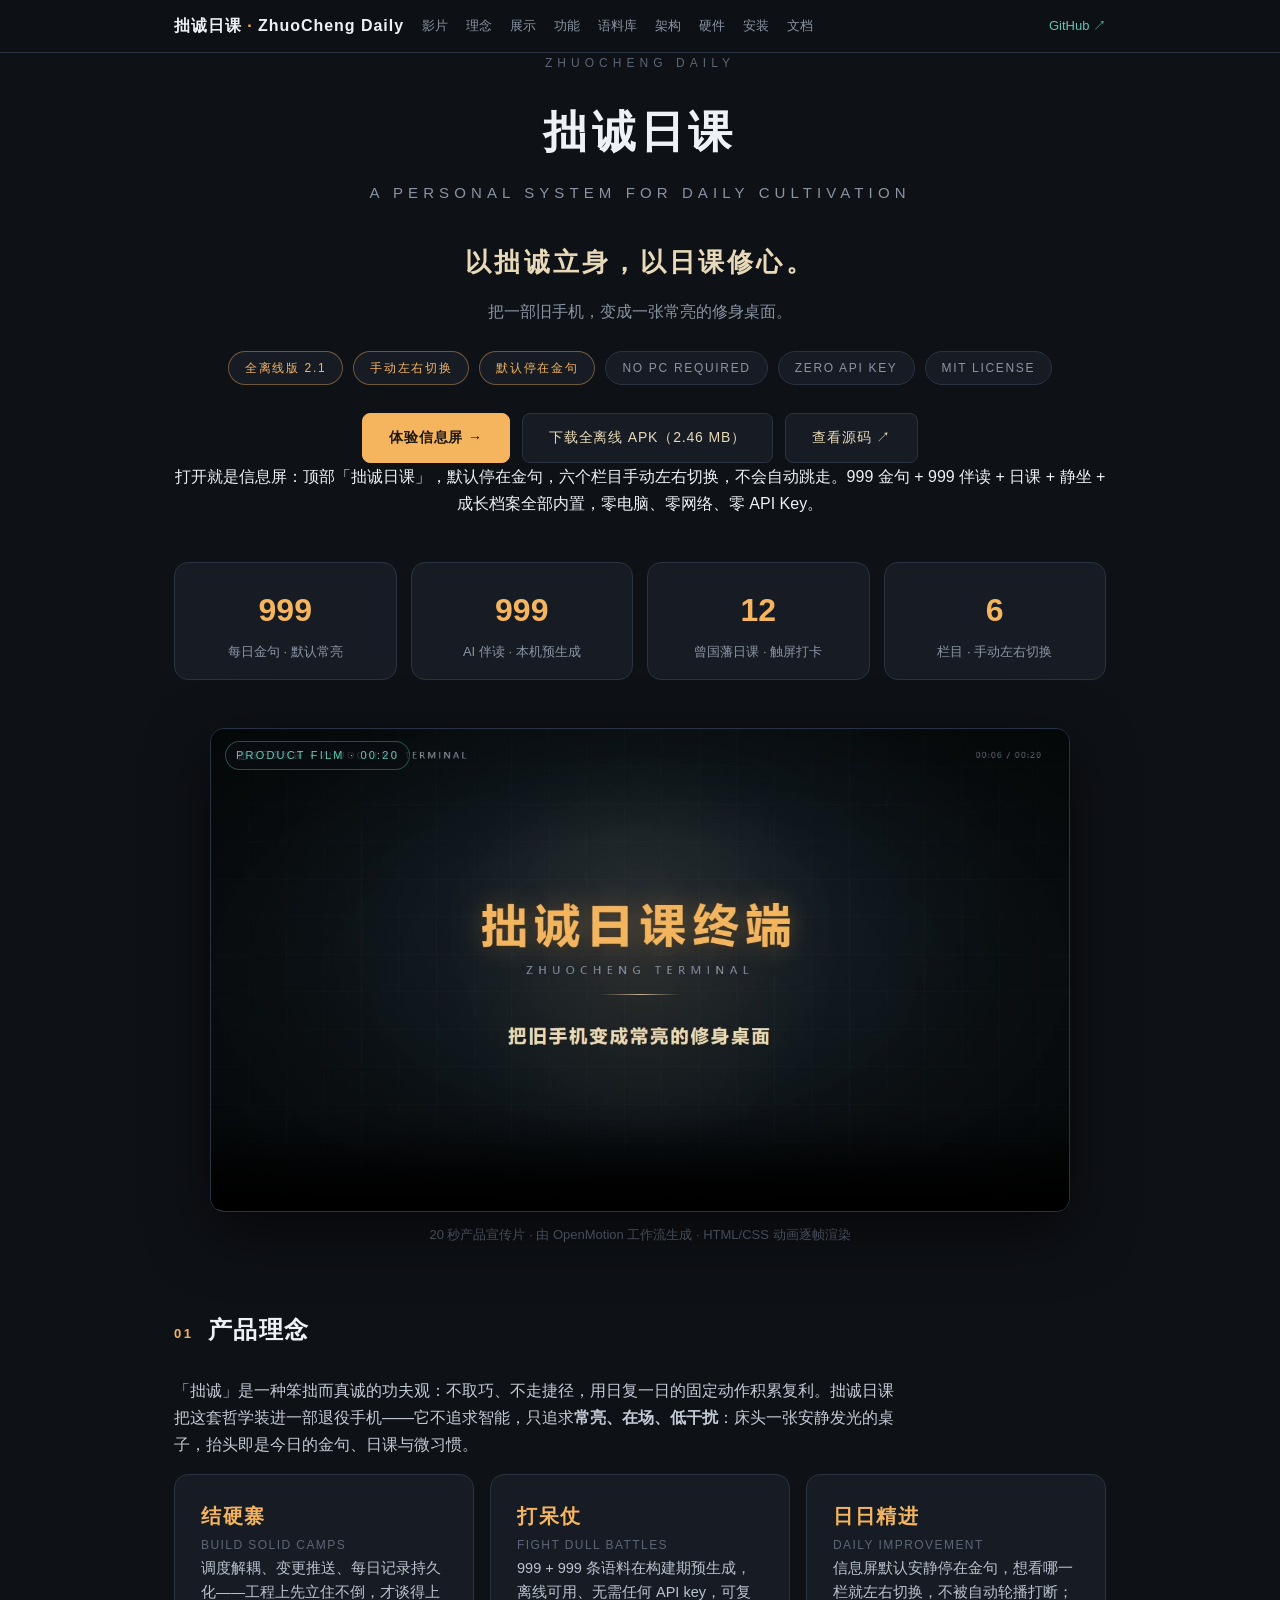
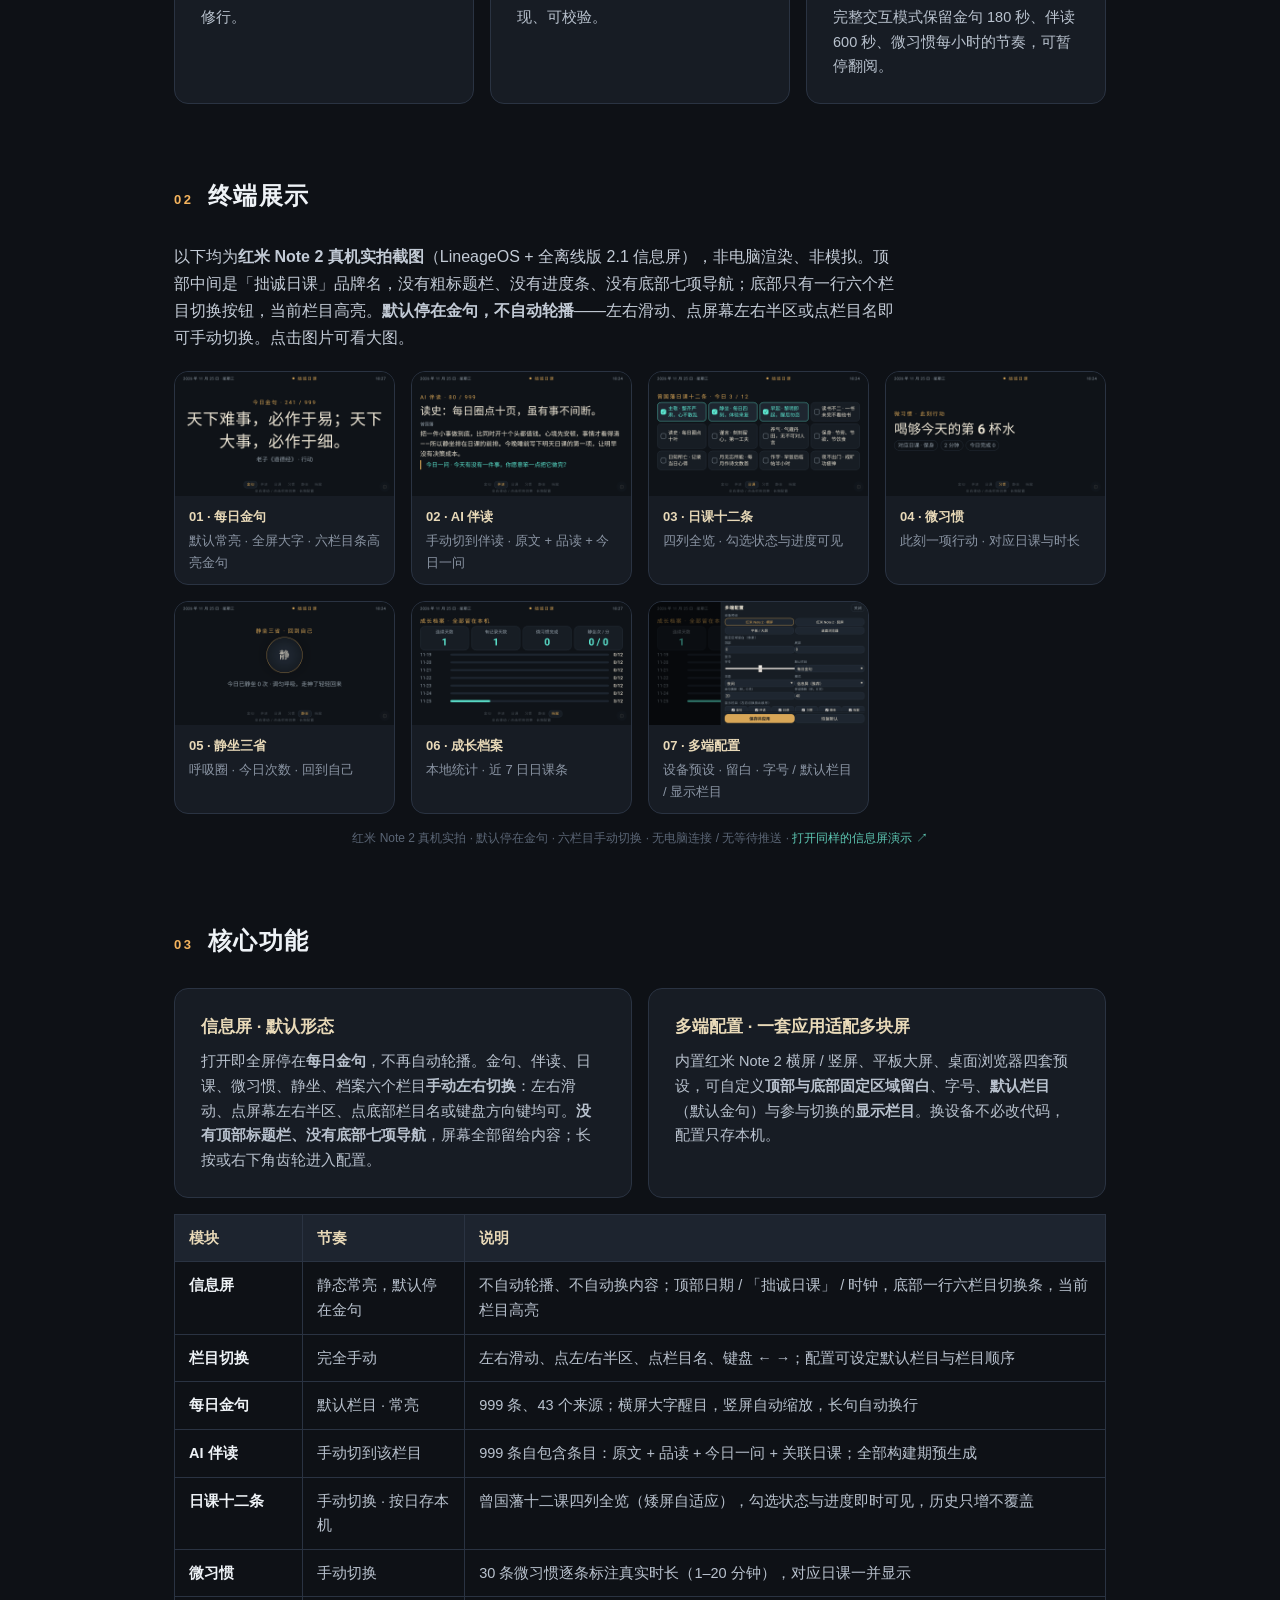
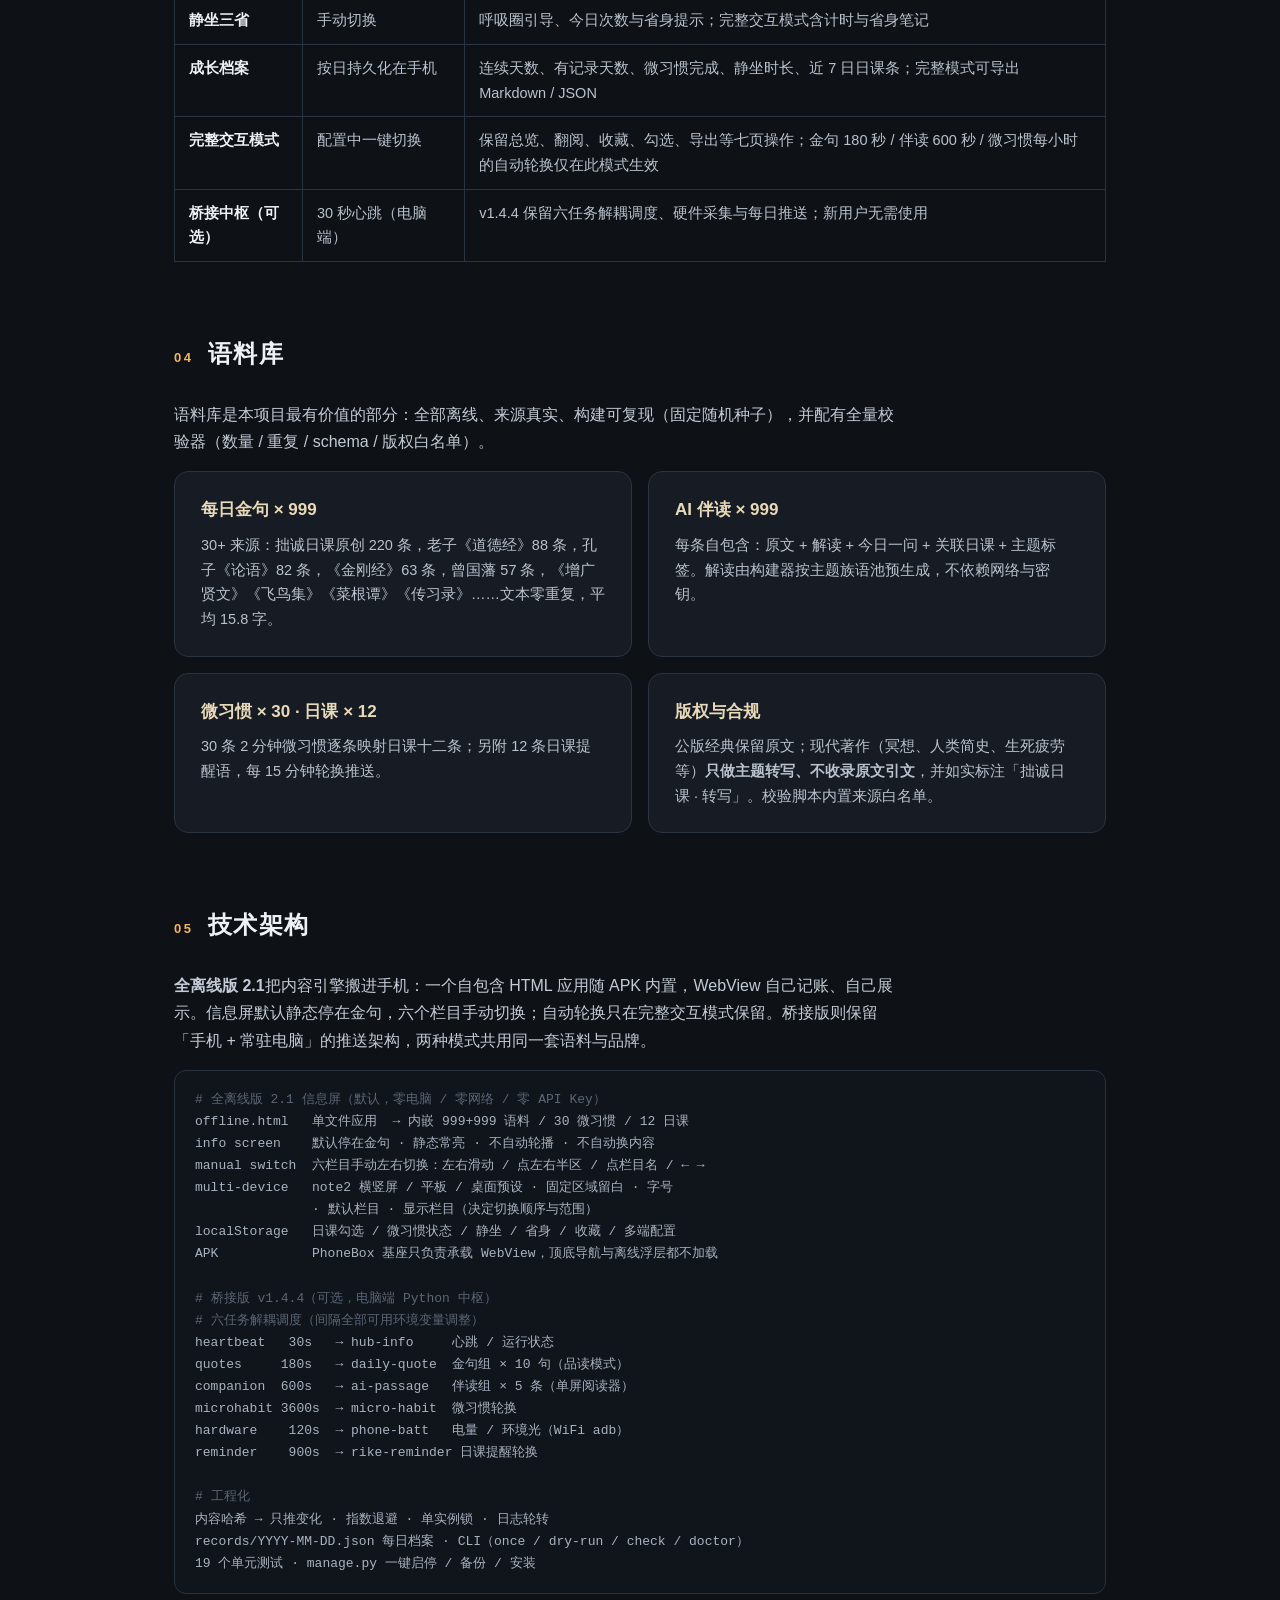
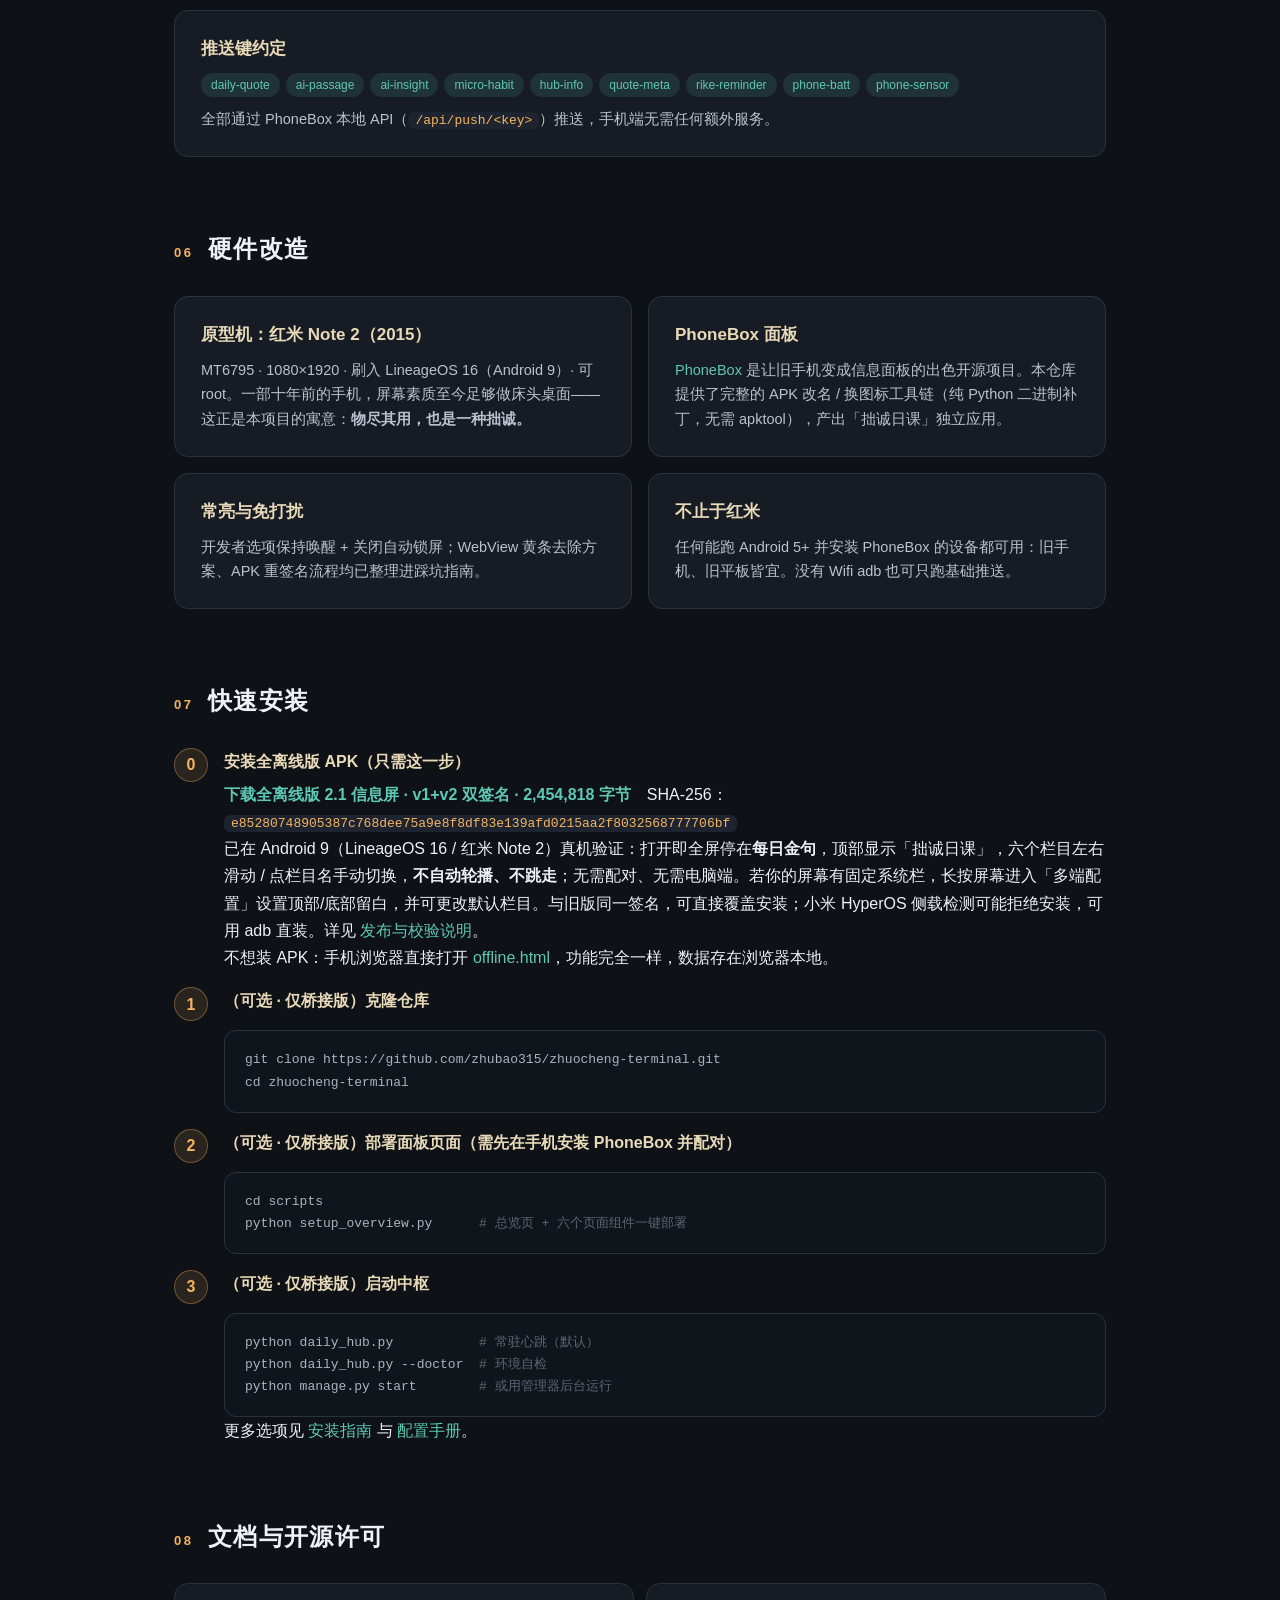
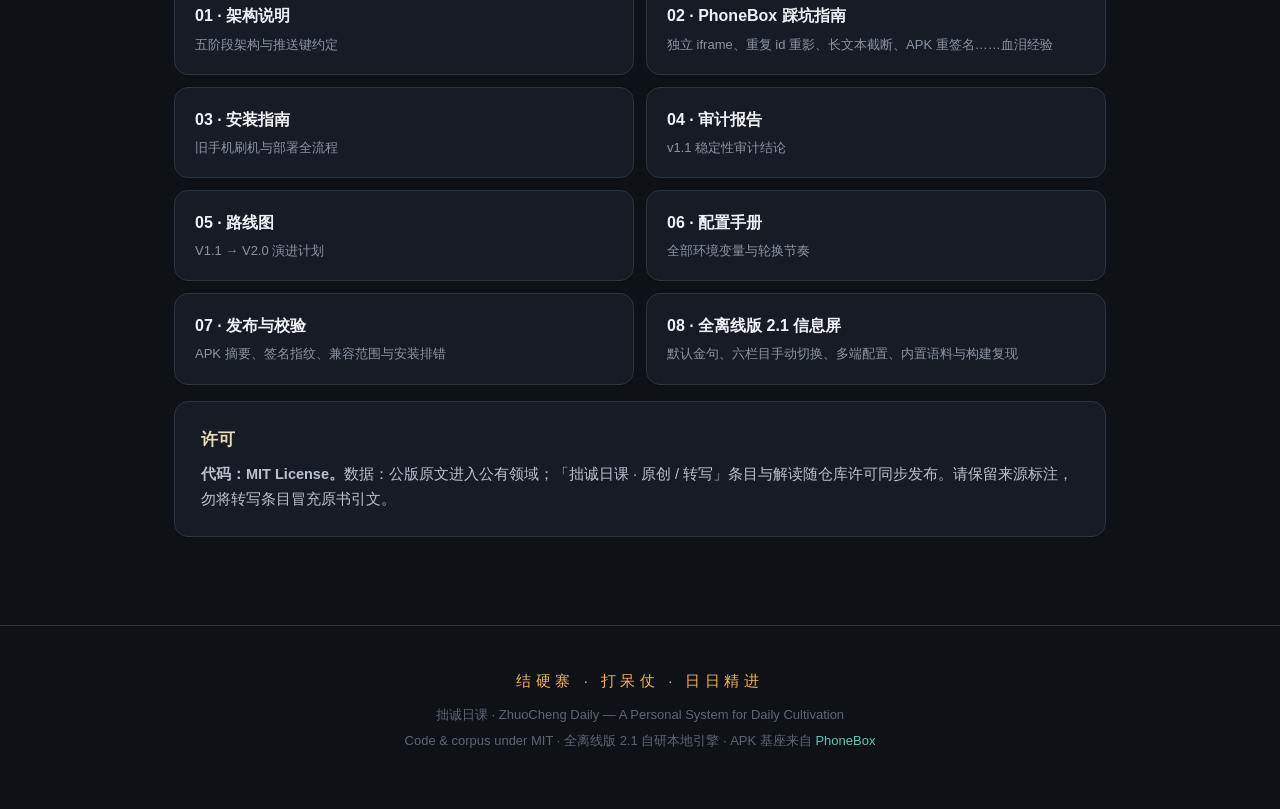
==== commit 5a62915b: "v2.1.3: 品牌更名「拙诚日课终端」→「拙诚日课」，英文 ZhuoCheng Daily - 覆盖落地页/离线应用界面/数据库名/推文/宣传片/脚本文档共 30 处 - 仓库与 Pages URL" ====
--- a/docs/index.html
+++ b/docs/index.html
@@ -3,7 +3,7 @@
 <head>
 <meta charset="UTF-8">
 <meta name="viewport" content="width=device-width, initial-scale=1.0">
-<title>拙诚日课终端 · ZhuoCheng Terminal</title>
+<title>拙诚日课 · ZhuoCheng Daily</title>
 <meta name="description" content="把旧手机变成一张常亮的修身桌面。离线金句、AI伴读、曾国藩日课与微习惯终端。OFFLINE FIRST · ZERO API KEY。">
 <style>
   :root {
@@ -182,7 +182,7 @@
 
 <nav>
   <div class="wrap">
-    <span class="brand">拙诚日课终端 <b>·</b> ZhuoCheng Terminal</span>
+    <span class="brand">拙诚日课 <b>·</b> ZhuoCheng Daily</span>
     <a class="sec" href="#film">影片</a>
     <a class="sec" href="#philosophy">理念</a>
     <a class="sec" href="#demo">展示</a>
@@ -198,8 +198,8 @@
 
 <!-- ================= HERO ================= -->
 <header class="wrap">
-  <div class="kicker">ZHUOCHENG TERMINAL</div>
-  <h1>拙诚日课终端<span class="en">A Personal System for Daily Cultivation</span></h1>
+  <div class="kicker">ZHUOCHENG DAILY</div>
+  <h1>拙诚日课<span class="en">A Personal System for Daily Cultivation</span></h1>
   <div class="slogan">以拙诚立身，以日课修心。</div>
   <div class="subtitle">把一部旧手机，变成一张常亮的修身桌面。</div>
   <div class="badges">
@@ -240,7 +240,7 @@
 <!-- ================= 01 理念 ================= -->
 <section id="philosophy">
   <div class="sec-head"><span class="sec-no">01</span><h2>产品理念</h2></div>
-  <p class="lead">「拙诚」是一种笨拙而真诚的功夫观：不取巧、不走捷径，用日复一日的固定动作积累复利。拙诚日课终端把这套哲学装进一部退役手机——它不追求智能，只追求<strong>常亮、在场、低干扰</strong>：床头一张安静发光的桌子，抬头即是今日的金句、日课与微习惯。</p>
+  <p class="lead">「拙诚」是一种笨拙而真诚的功夫观：不取巧、不走捷径，用日复一日的固定动作积累复利。拙诚日课把这套哲学装进一部退役手机——它不追求智能，只追求<strong>常亮、在场、低干扰</strong>：床头一张安静发光的桌子，抬头即是今日的金句、日课与微习惯。</p>
   <div class="motto">
     <div class="card">
       <div class="zh">结硬寨</div>
@@ -395,7 +395,7 @@
     <div class="no">0</div>
     <div class="body">
       <h3>安装全离线版 APK（只需这一步）</h3>
-      <p><a href="releases/zhuocheng-offline-2.0.apk" download><b>下载全离线版 2.1 信息屏 · v1+v2 双签名 · 2,454,841 字节</b></a>　SHA-256：<code class="inline">29f539b64821477f7d93031a770c8183fc8d5a797bcc96639996857dac07c8ec</code></p>
+      <p><a href="releases/zhuocheng-offline-2.0.apk" download><b>下载全离线版 2.1 信息屏 · v1+v2 双签名 · 2,454,818 字节</b></a>　SHA-256：<code class="inline">e85280748905387c768dee75a9e8f8df83e139afd0215aa2f8032568777706bf</code></p>
       <p>已在 Android 9（LineageOS 16 / 红米 Note 2）真机验证：打开即全屏停在<b>每日金句</b>，顶部显示「拙诚日课」，六个栏目左右滑动 / 点栏目名手动切换，<b>不自动轮播、不跳走</b>；无需配对、无需电脑端。若你的屏幕有固定系统栏，长按屏幕进入「多端配置」设置顶部/底部留白，并可更改默认栏目。与旧版同一签名，可直接覆盖安装；小米 HyperOS 侧载检测可能拒绝安装，可用 adb 直装。详见 <a href="07-releases.md">发布与校验说明</a>。</p>
       <p>不想装 APK：手机浏览器直接打开 <a href="offline.html">offline.html</a>，功能完全一样，数据存在浏览器本地。</p>
     </div>
@@ -451,7 +451,7 @@
 
 <footer>
   <div class="m">结硬寨 · 打呆仗 · 日日精进</div>
-  <div>拙诚日课终端 · ZhuoCheng Terminal — A Personal System for Daily Cultivation</div>
+  <div>拙诚日课 · ZhuoCheng Daily — A Personal System for Daily Cultivation</div>
   <div>Code &amp; corpus under MIT · 全离线版 2.1 自研本地引擎 · APK 基座来自 <a href="https://ersinkoc.github.io/phonebox/" target="_blank" rel="noopener">PhoneBox</a></div>
 </footer>
 
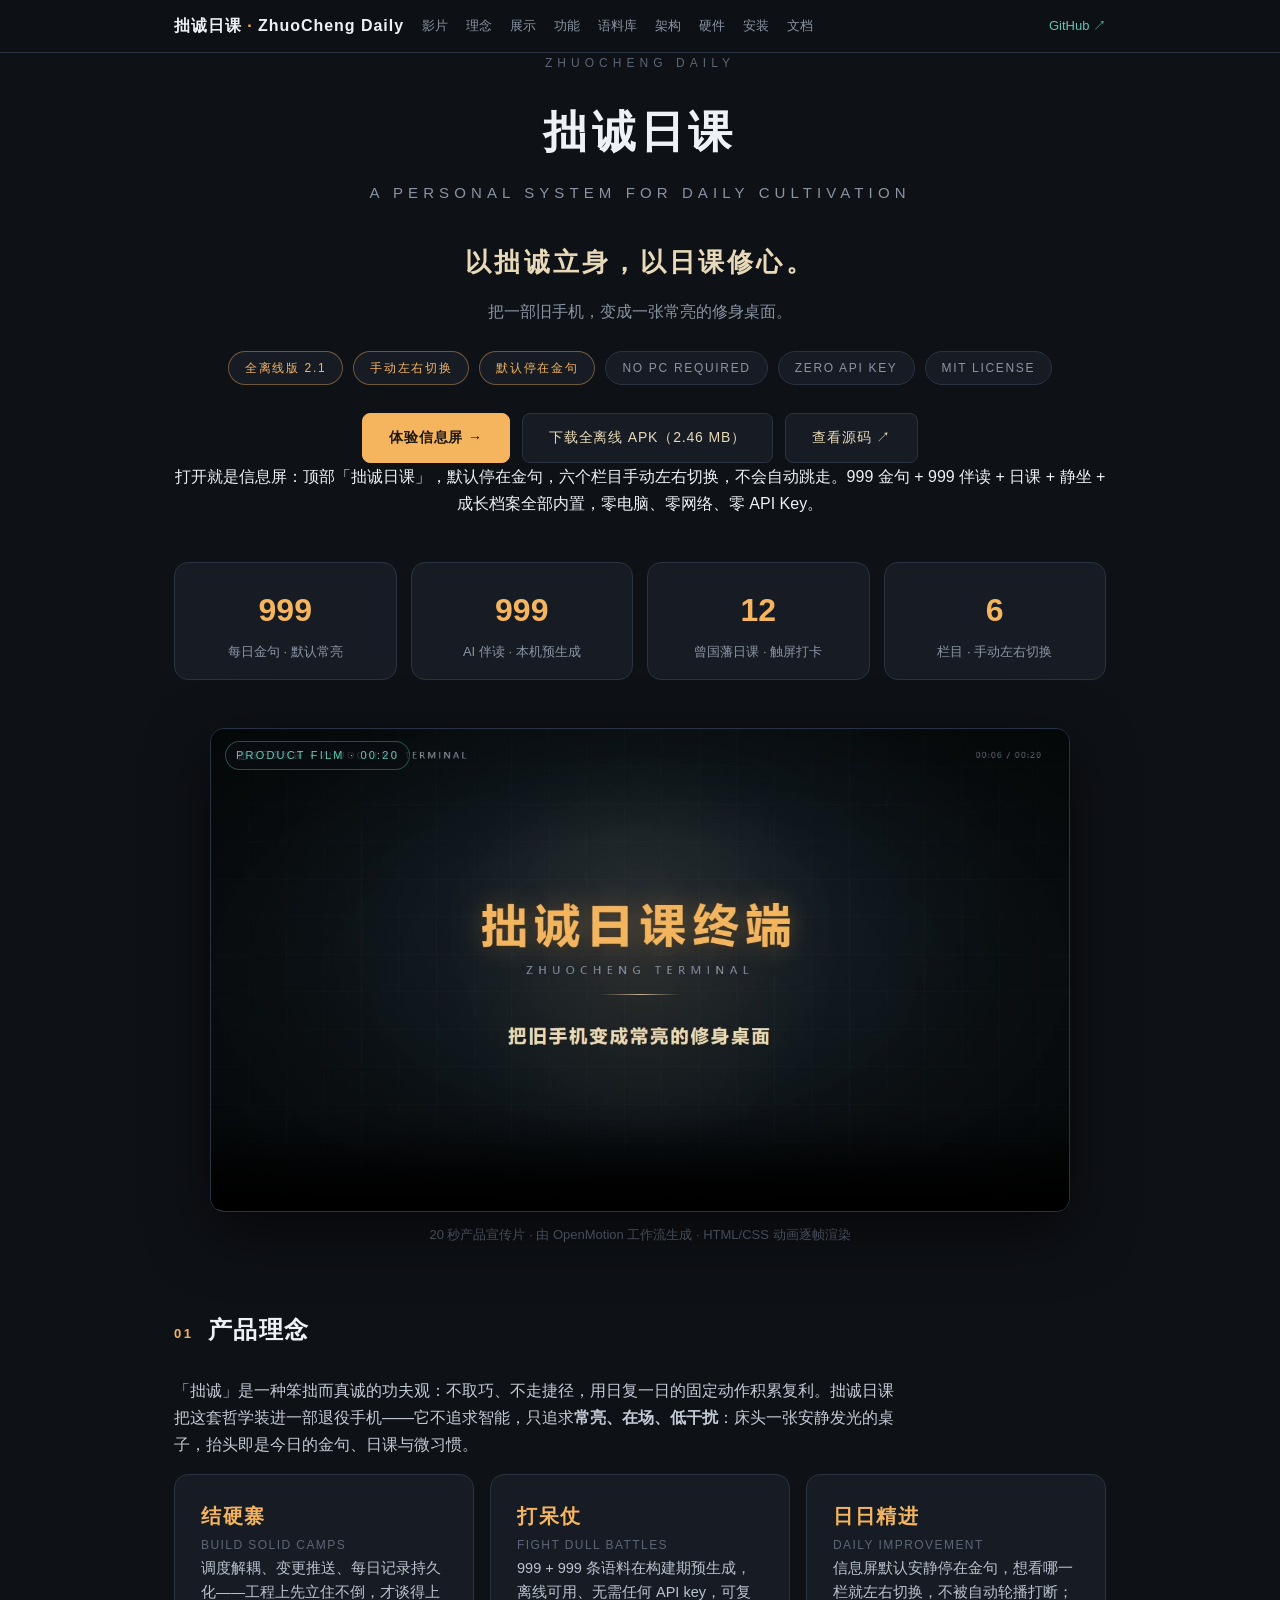
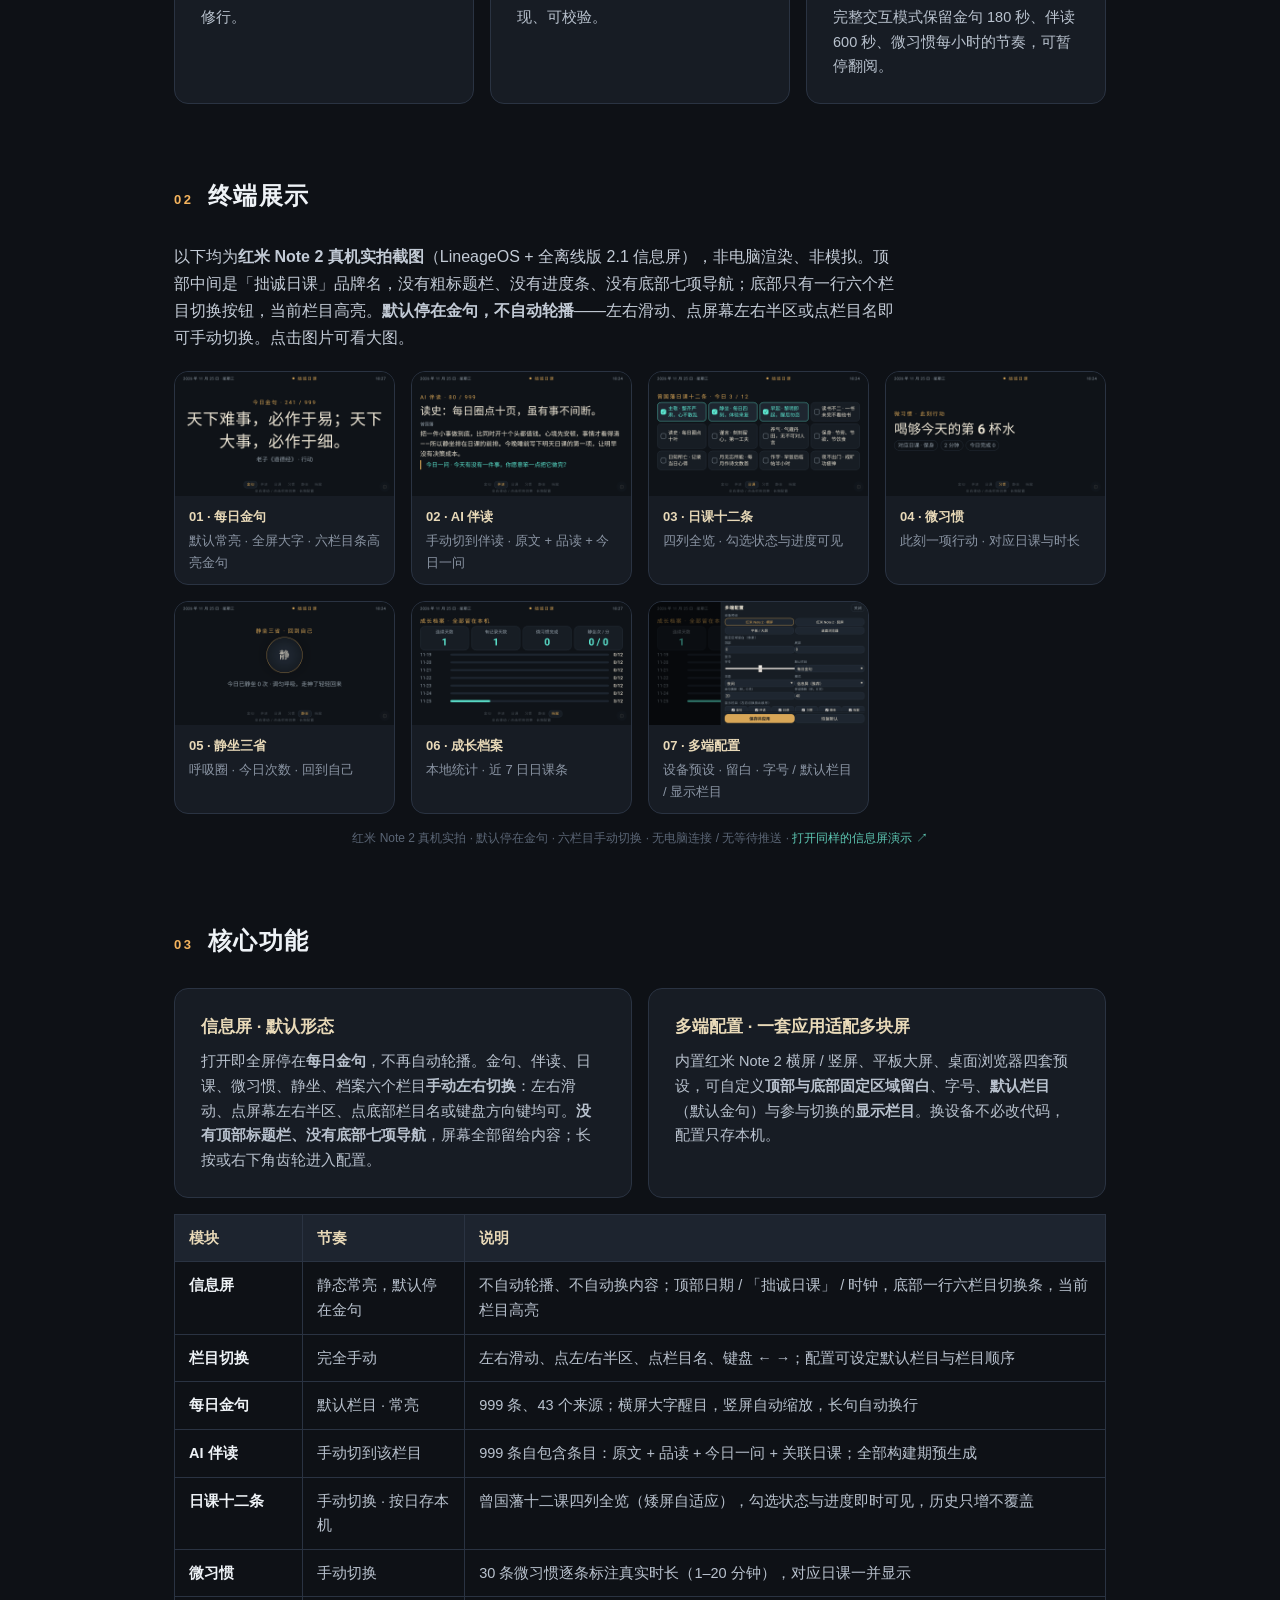
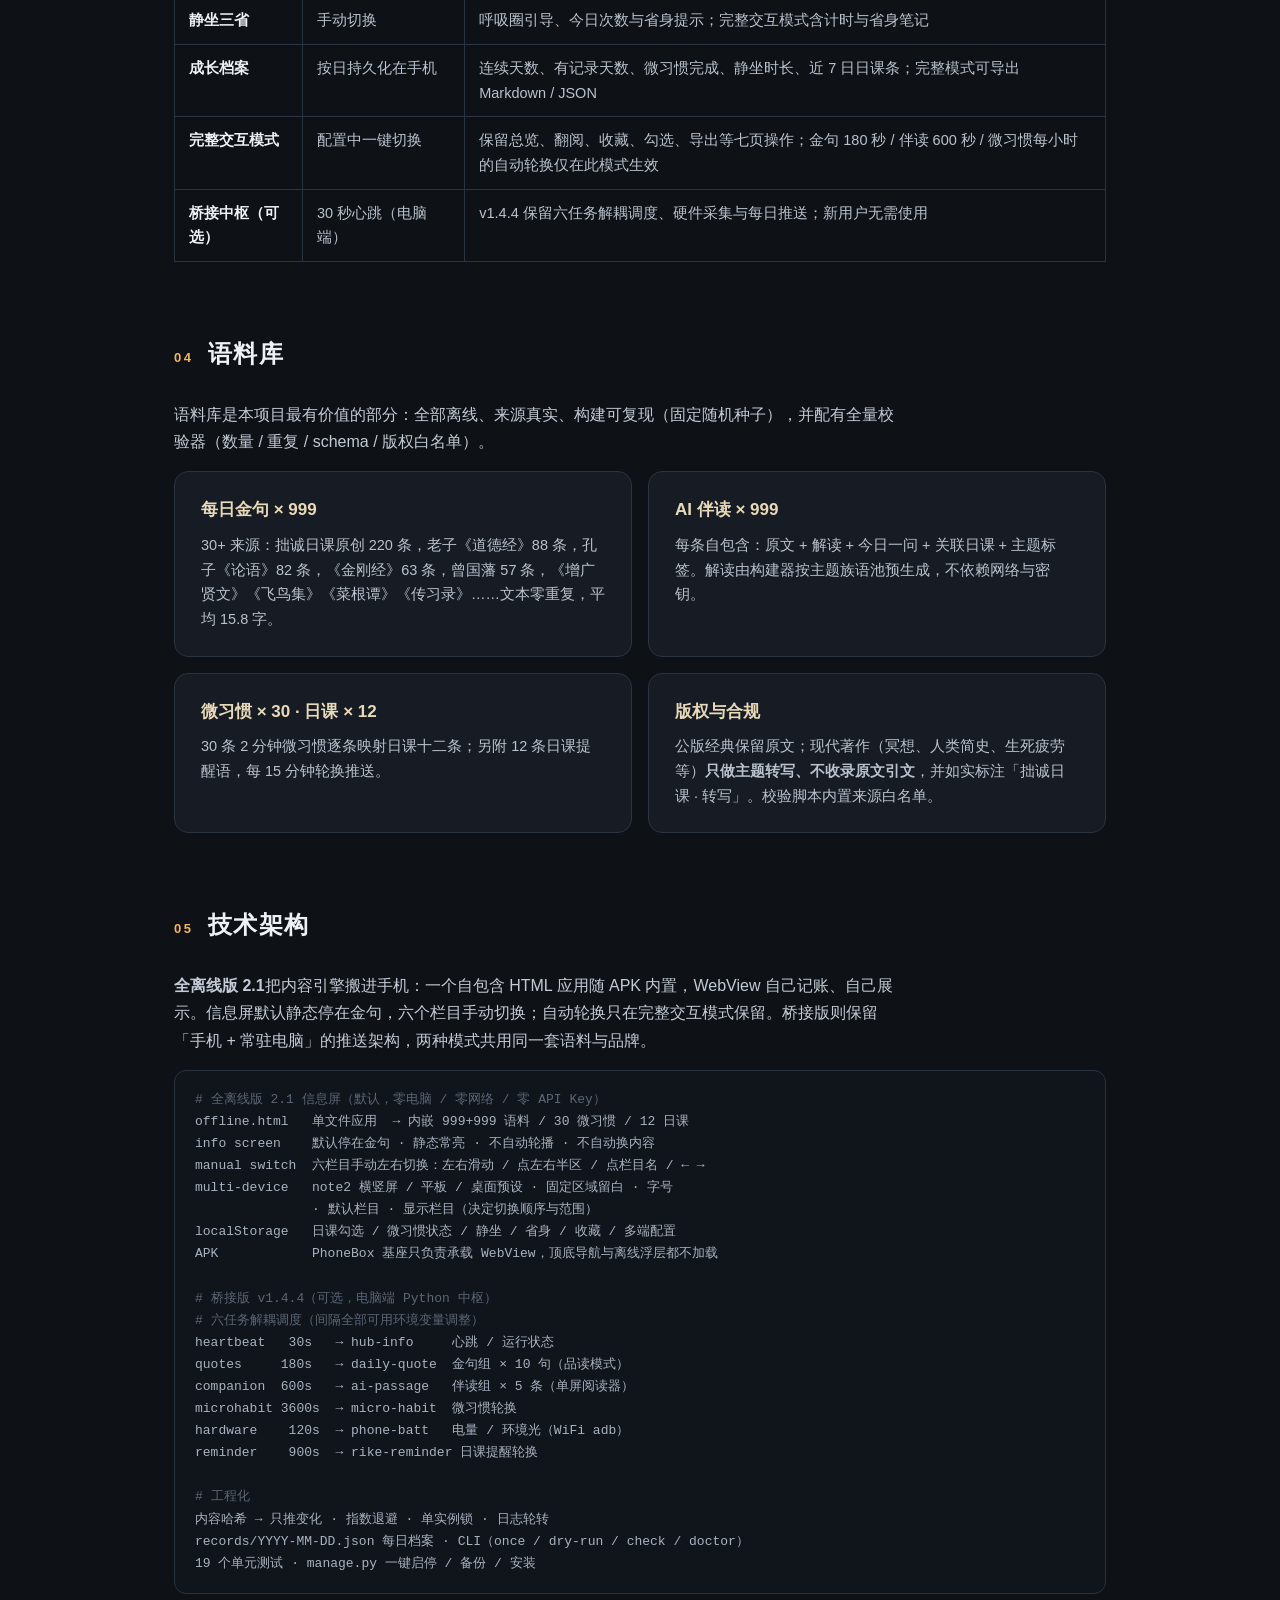
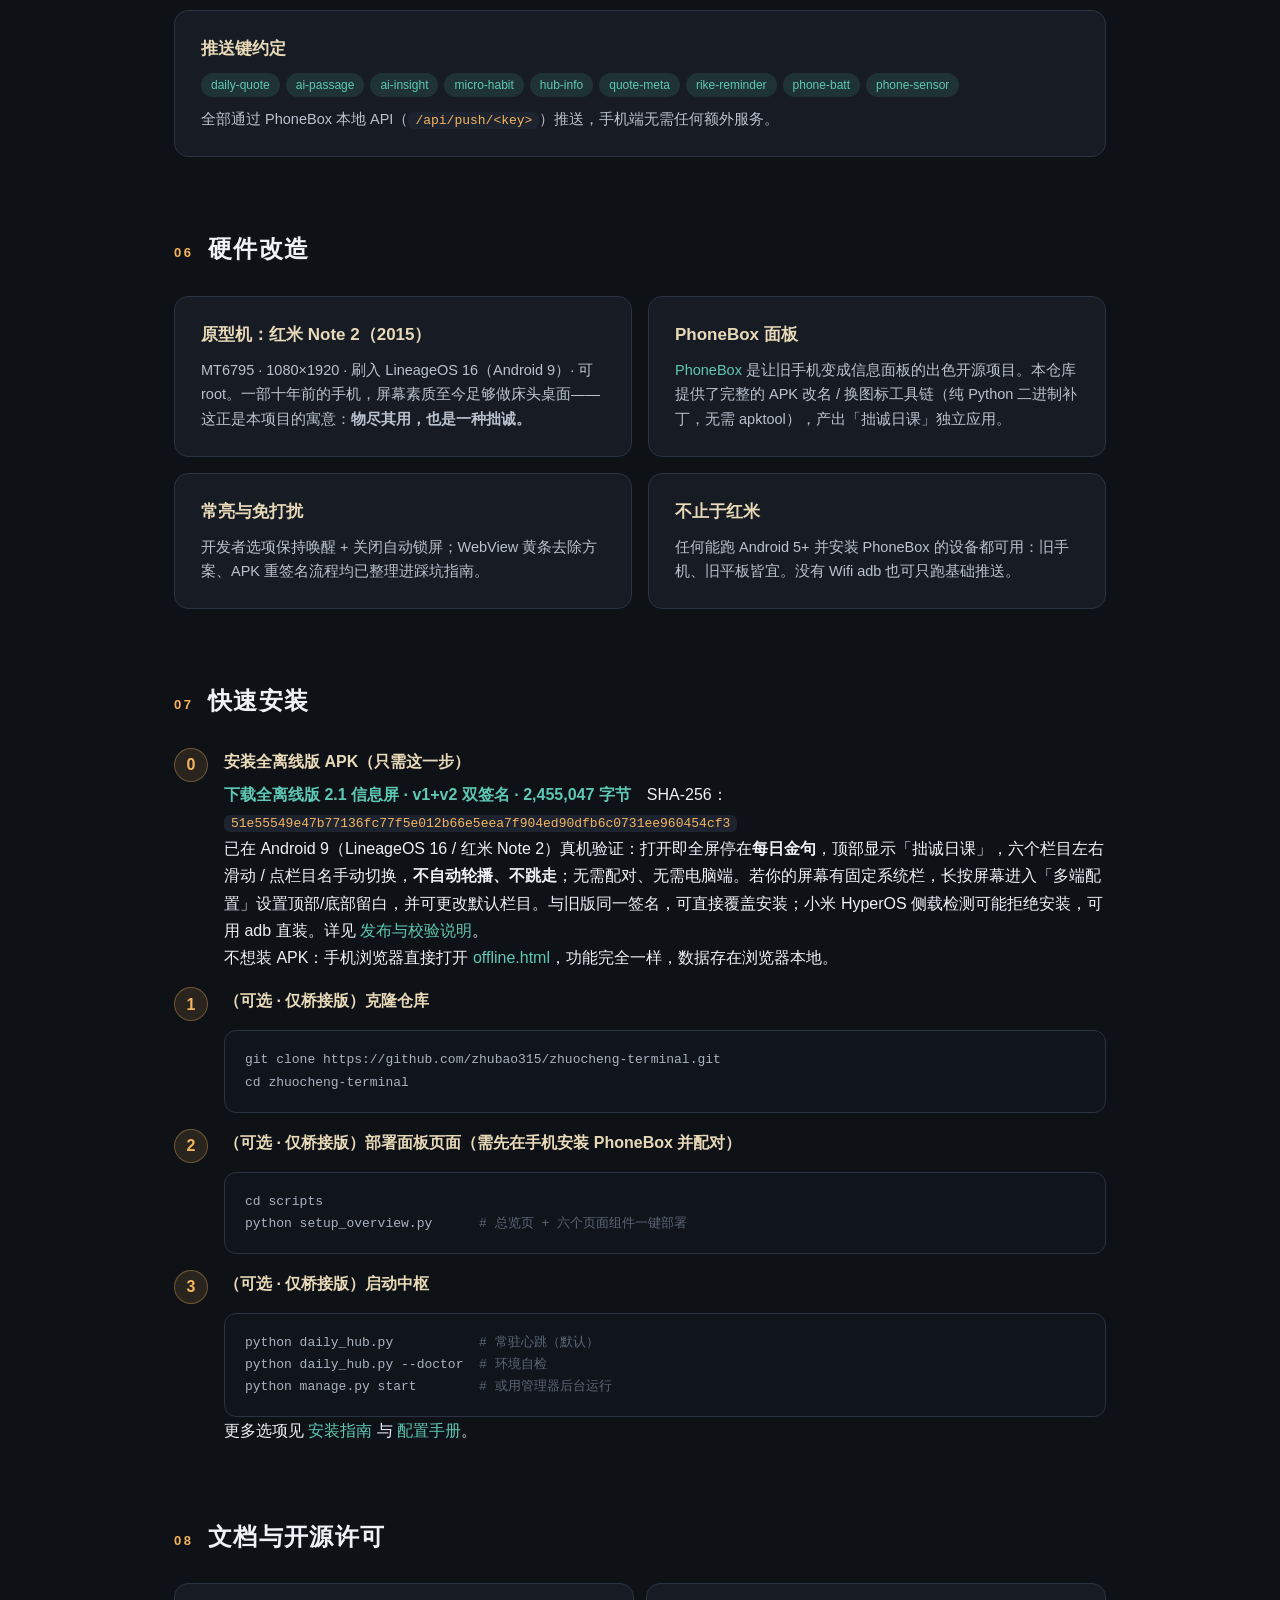
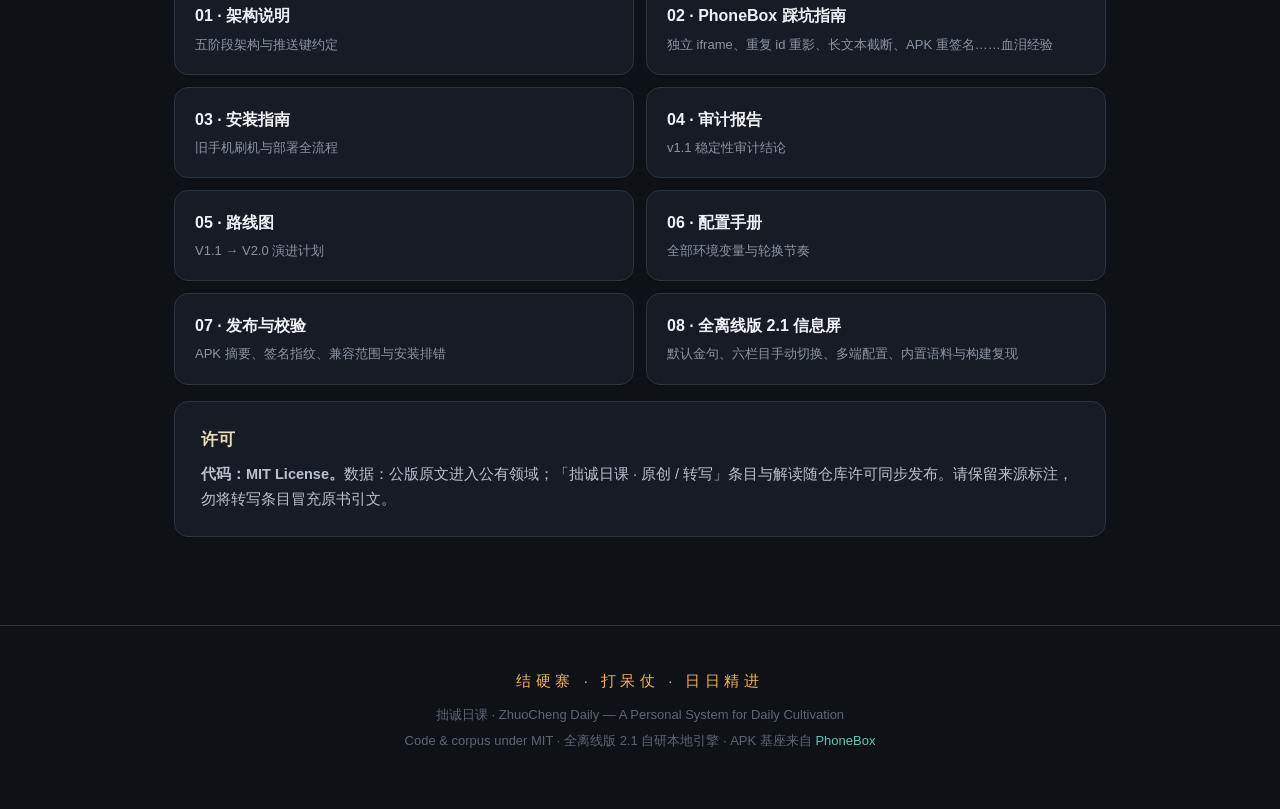
==== commit e775ea31: "v2.1.3 screen rike tap-to-check: docs/index.html" ====
--- a/docs/index.html
+++ b/docs/index.html
@@ -395,7 +395,7 @@
     <div class="no">0</div>
     <div class="body">
       <h3>安装全离线版 APK（只需这一步）</h3>
-      <p><a href="releases/zhuocheng-offline-2.0.apk" download><b>下载全离线版 2.1 信息屏 · v1+v2 双签名 · 2,454,818 字节</b></a>　SHA-256：<code class="inline">e85280748905387c768dee75a9e8f8df83e139afd0215aa2f8032568777706bf</code></p>
+      <p><a href="releases/zhuocheng-offline-2.0.apk" download><b>下载全离线版 2.1 信息屏 · v1+v2 双签名 · 2,455,047 字节</b></a>　SHA-256：<code class="inline">51e55549e47b77136fc77f5e012b66e5eea7f904ed90dfb6c0731ee960454cf3</code></p>
       <p>已在 Android 9（LineageOS 16 / 红米 Note 2）真机验证：打开即全屏停在<b>每日金句</b>，顶部显示「拙诚日课」，六个栏目左右滑动 / 点栏目名手动切换，<b>不自动轮播、不跳走</b>；无需配对、无需电脑端。若你的屏幕有固定系统栏，长按屏幕进入「多端配置」设置顶部/底部留白，并可更改默认栏目。与旧版同一签名，可直接覆盖安装；小米 HyperOS 侧载检测可能拒绝安装，可用 adb 直装。详见 <a href="07-releases.md">发布与校验说明</a>。</p>
       <p>不想装 APK：手机浏览器直接打开 <a href="offline.html">offline.html</a>，功能完全一样，数据存在浏览器本地。</p>
     </div>
